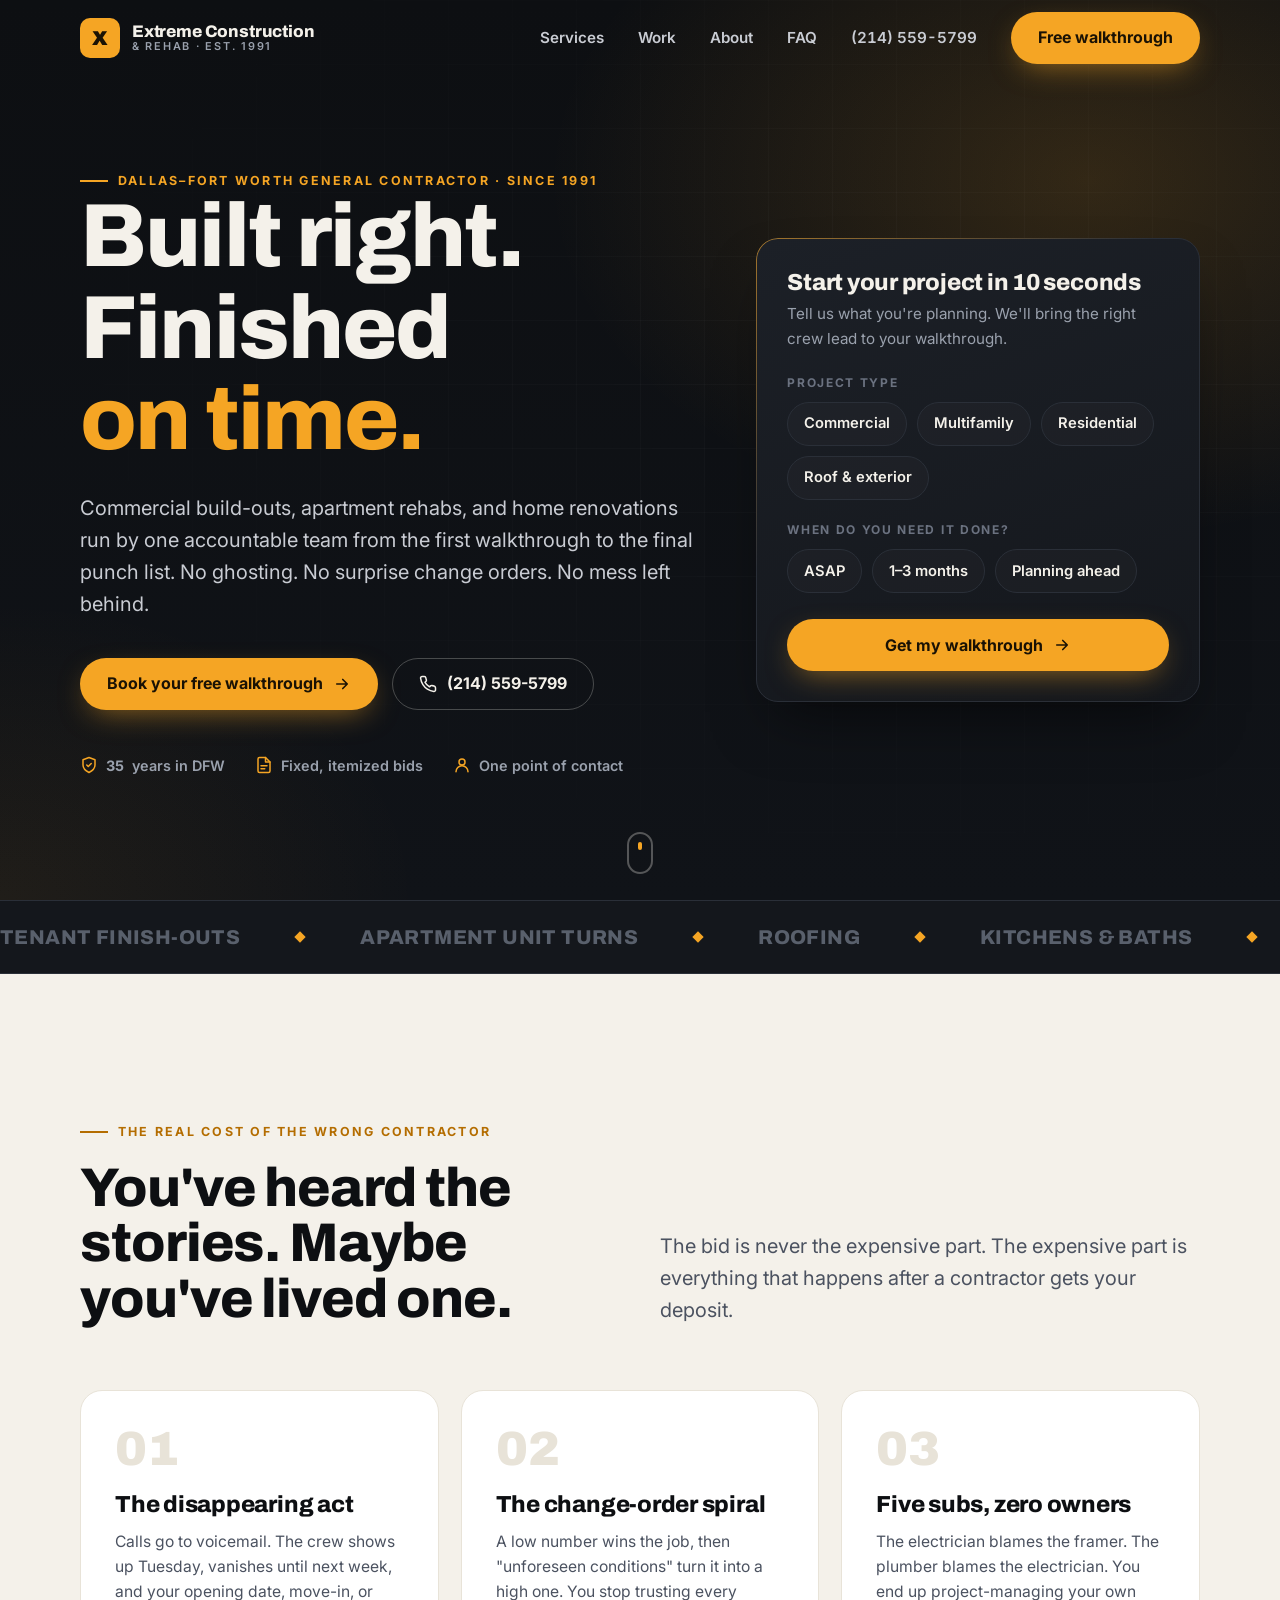
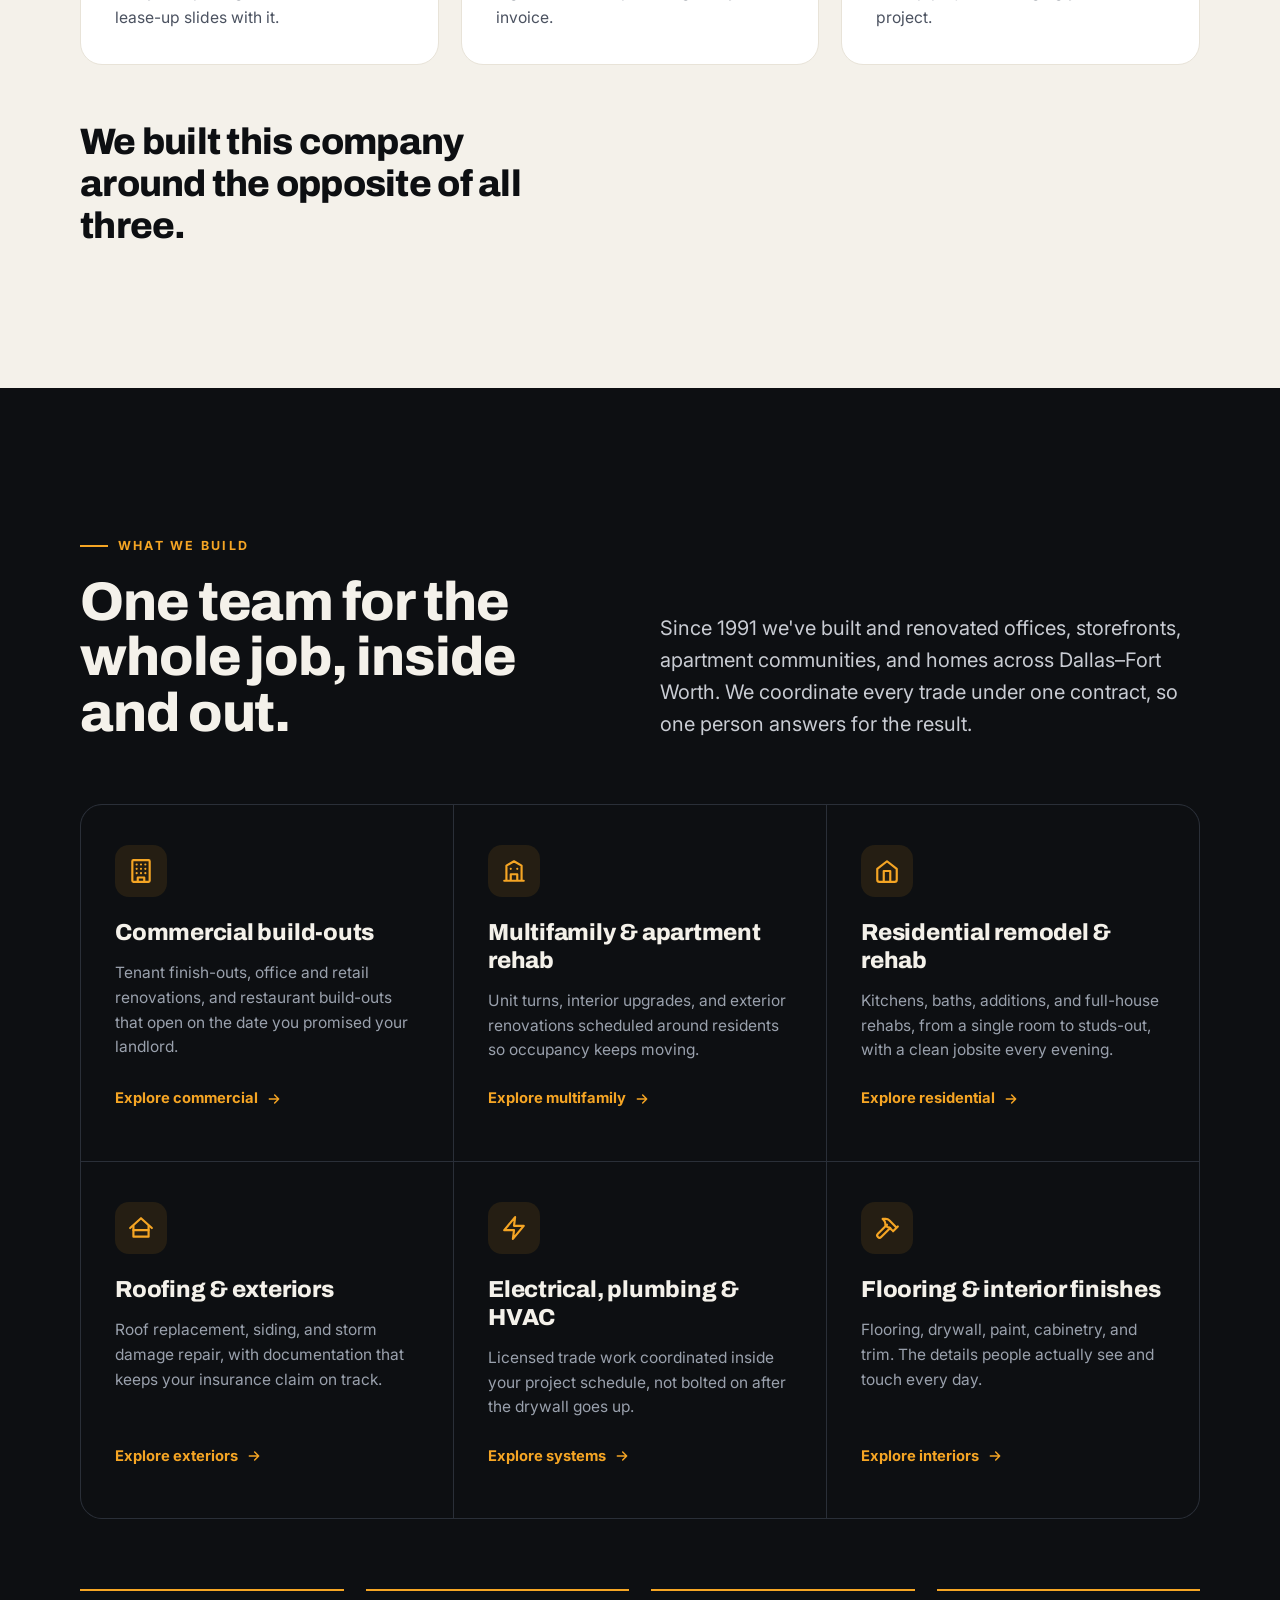
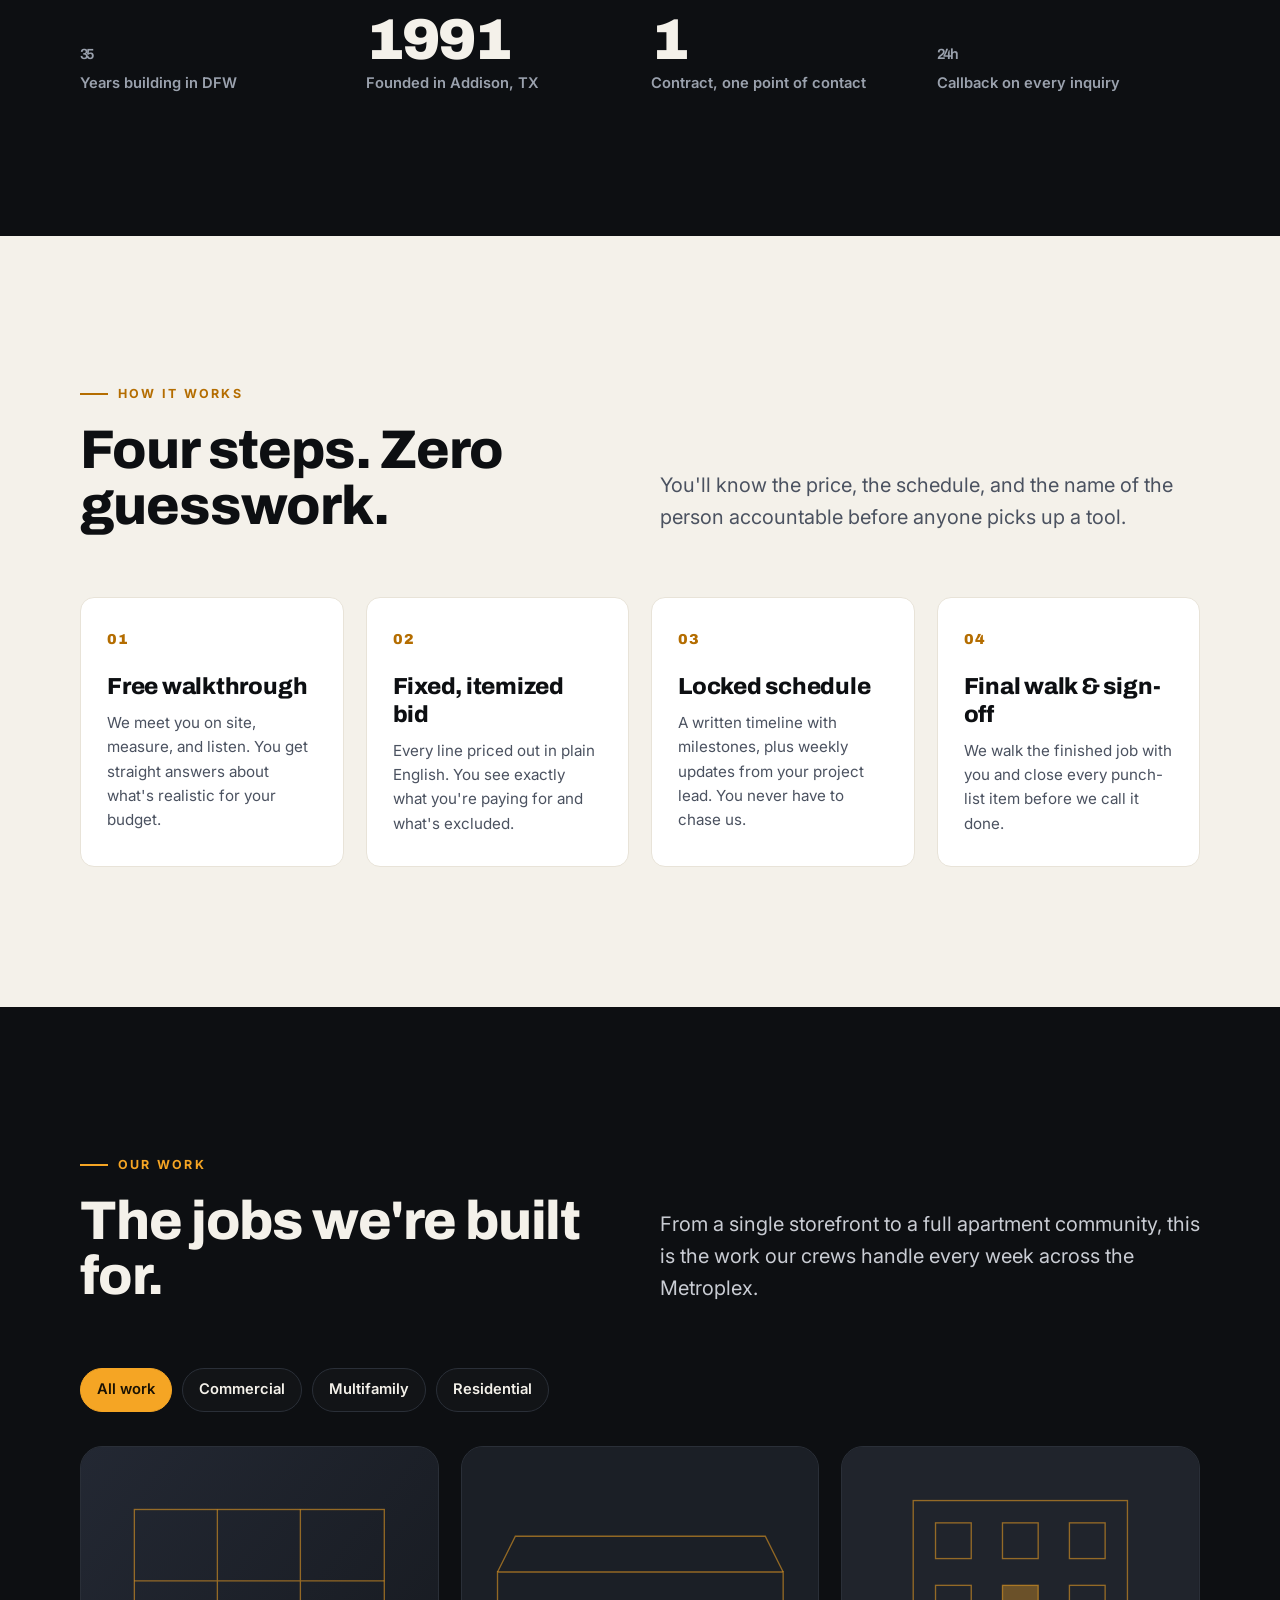
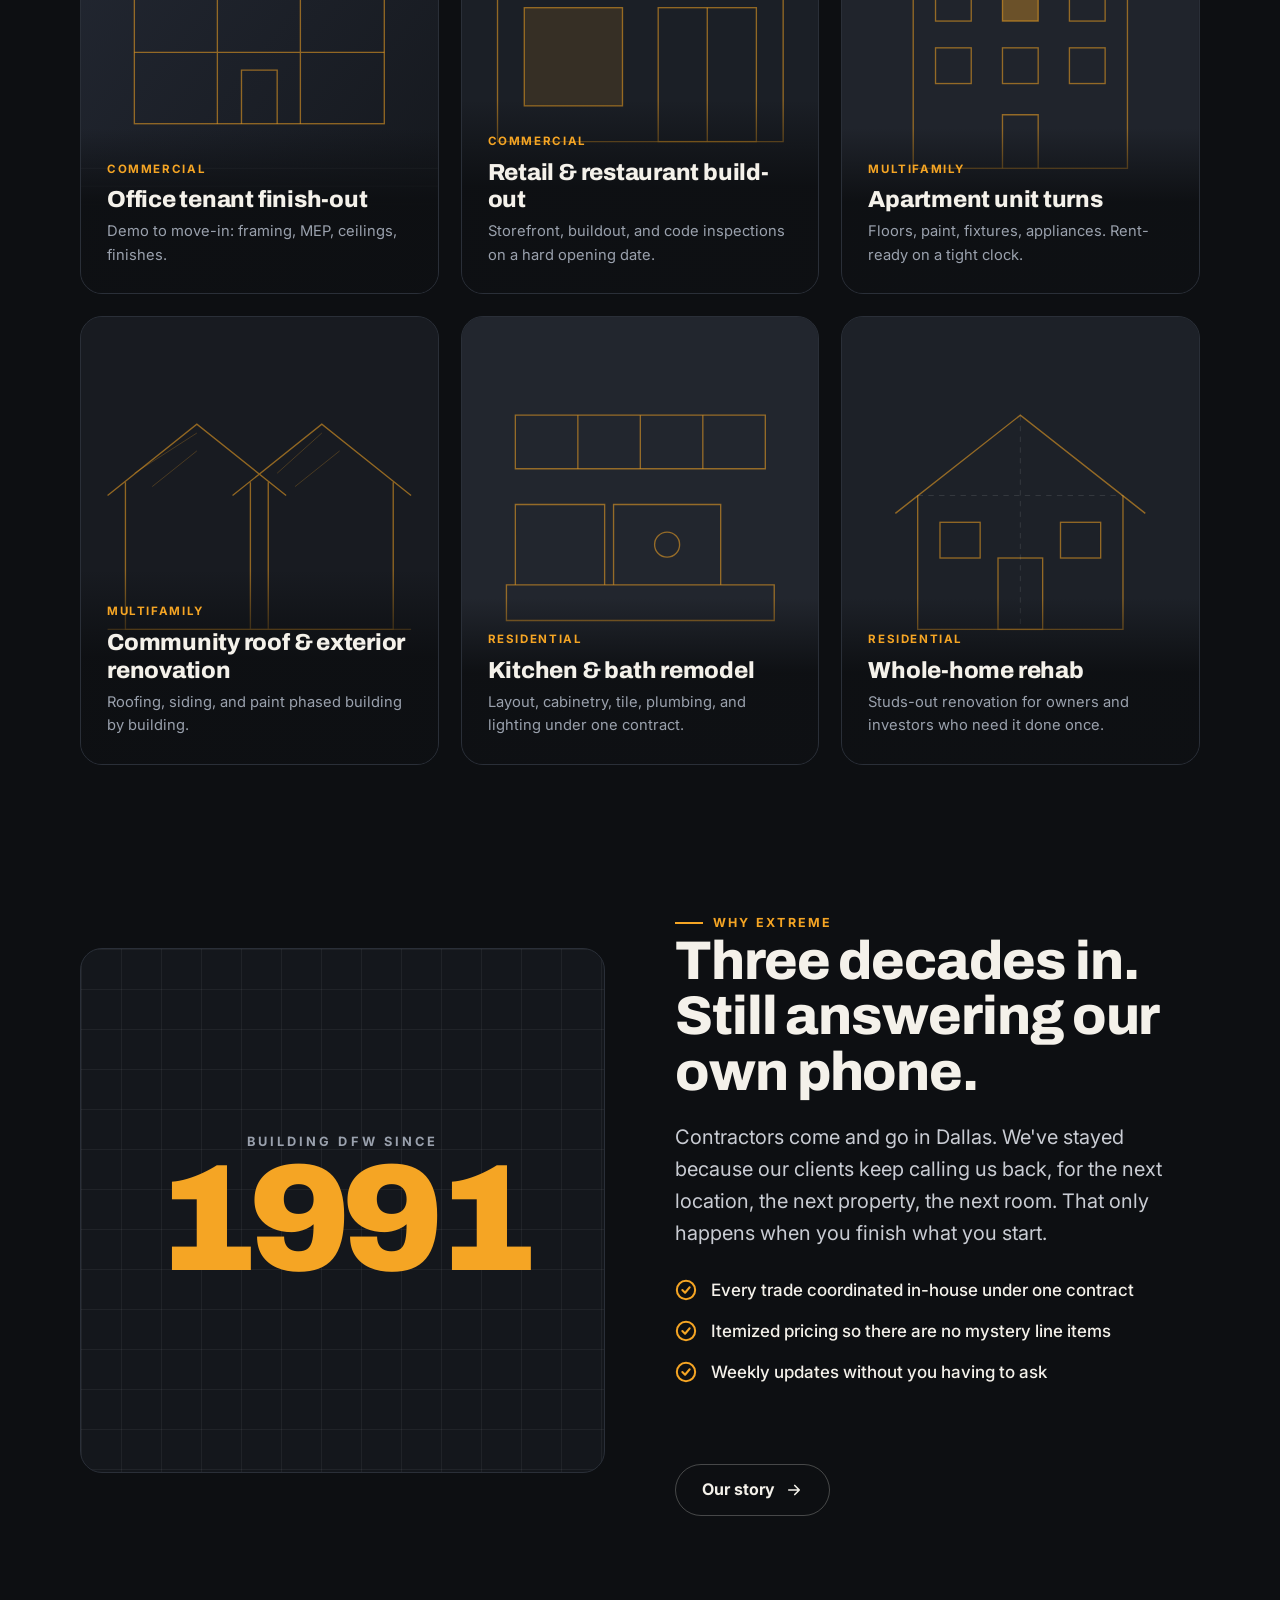
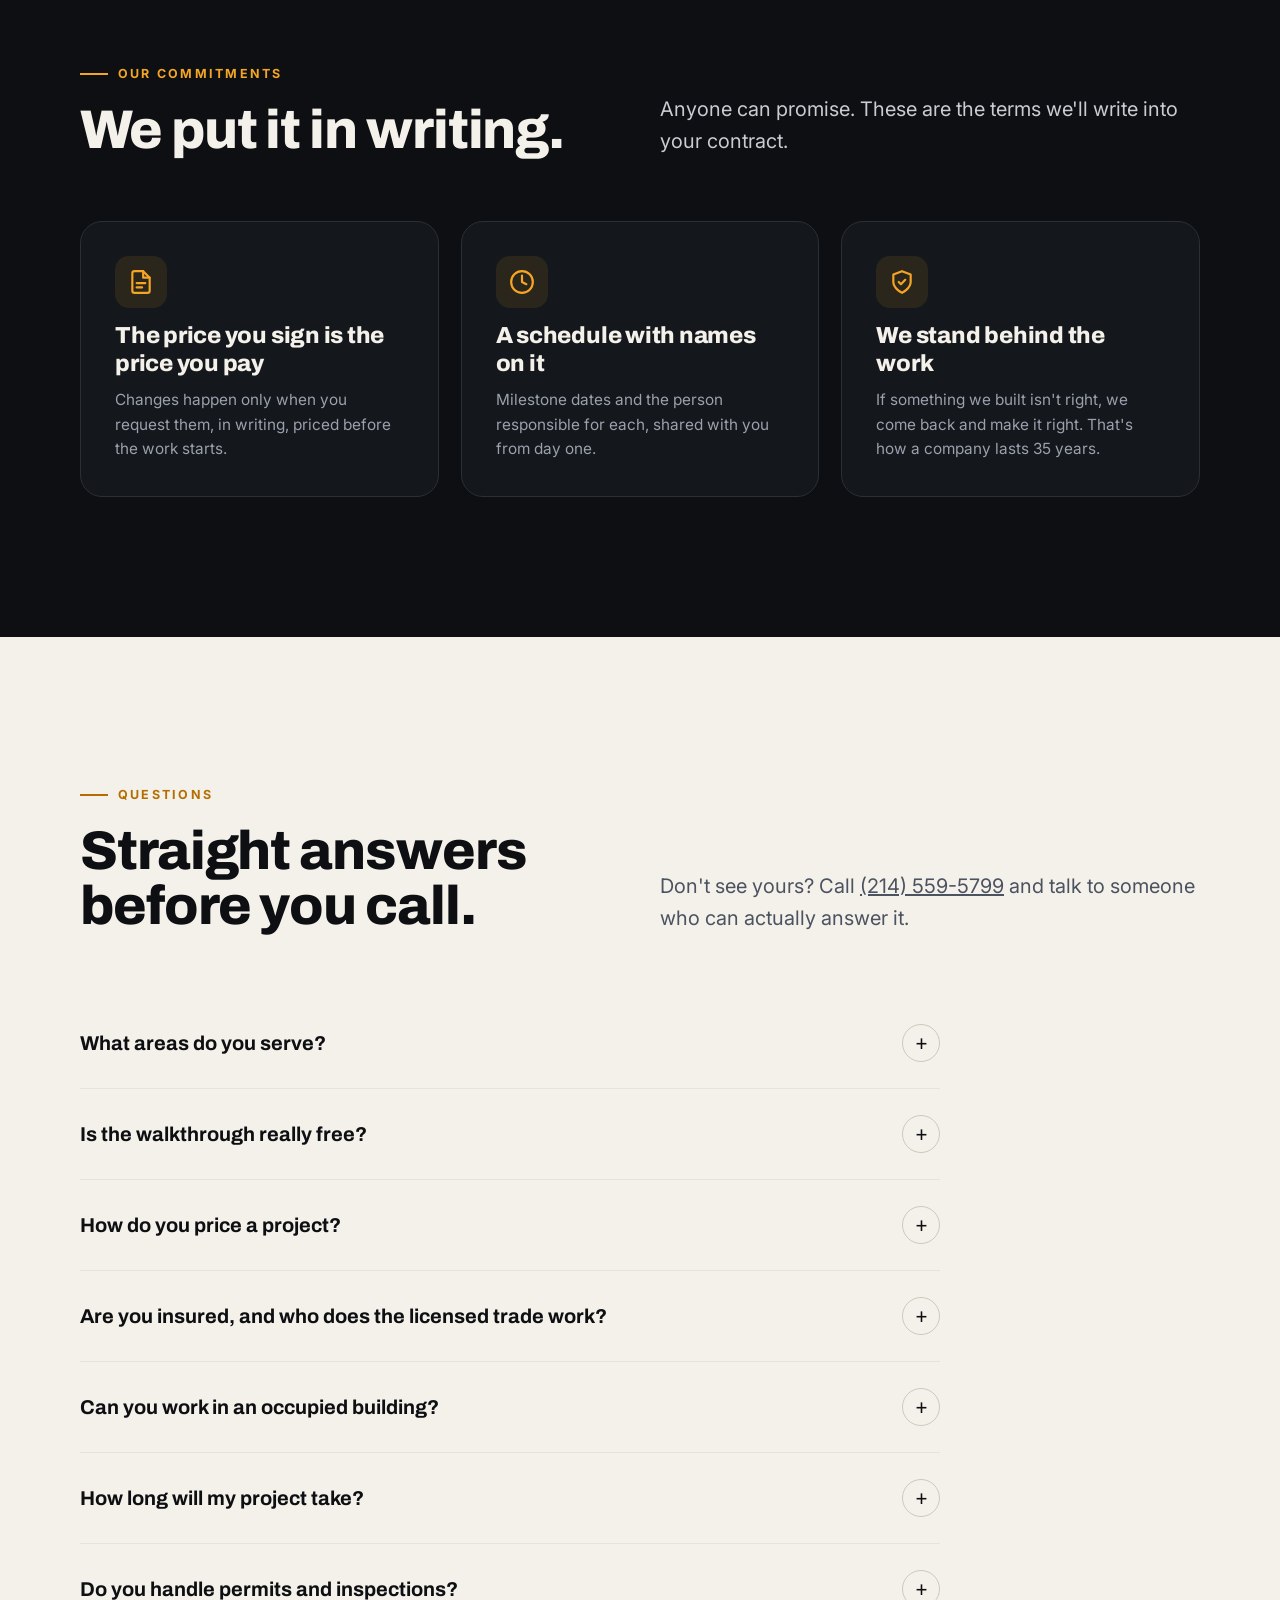
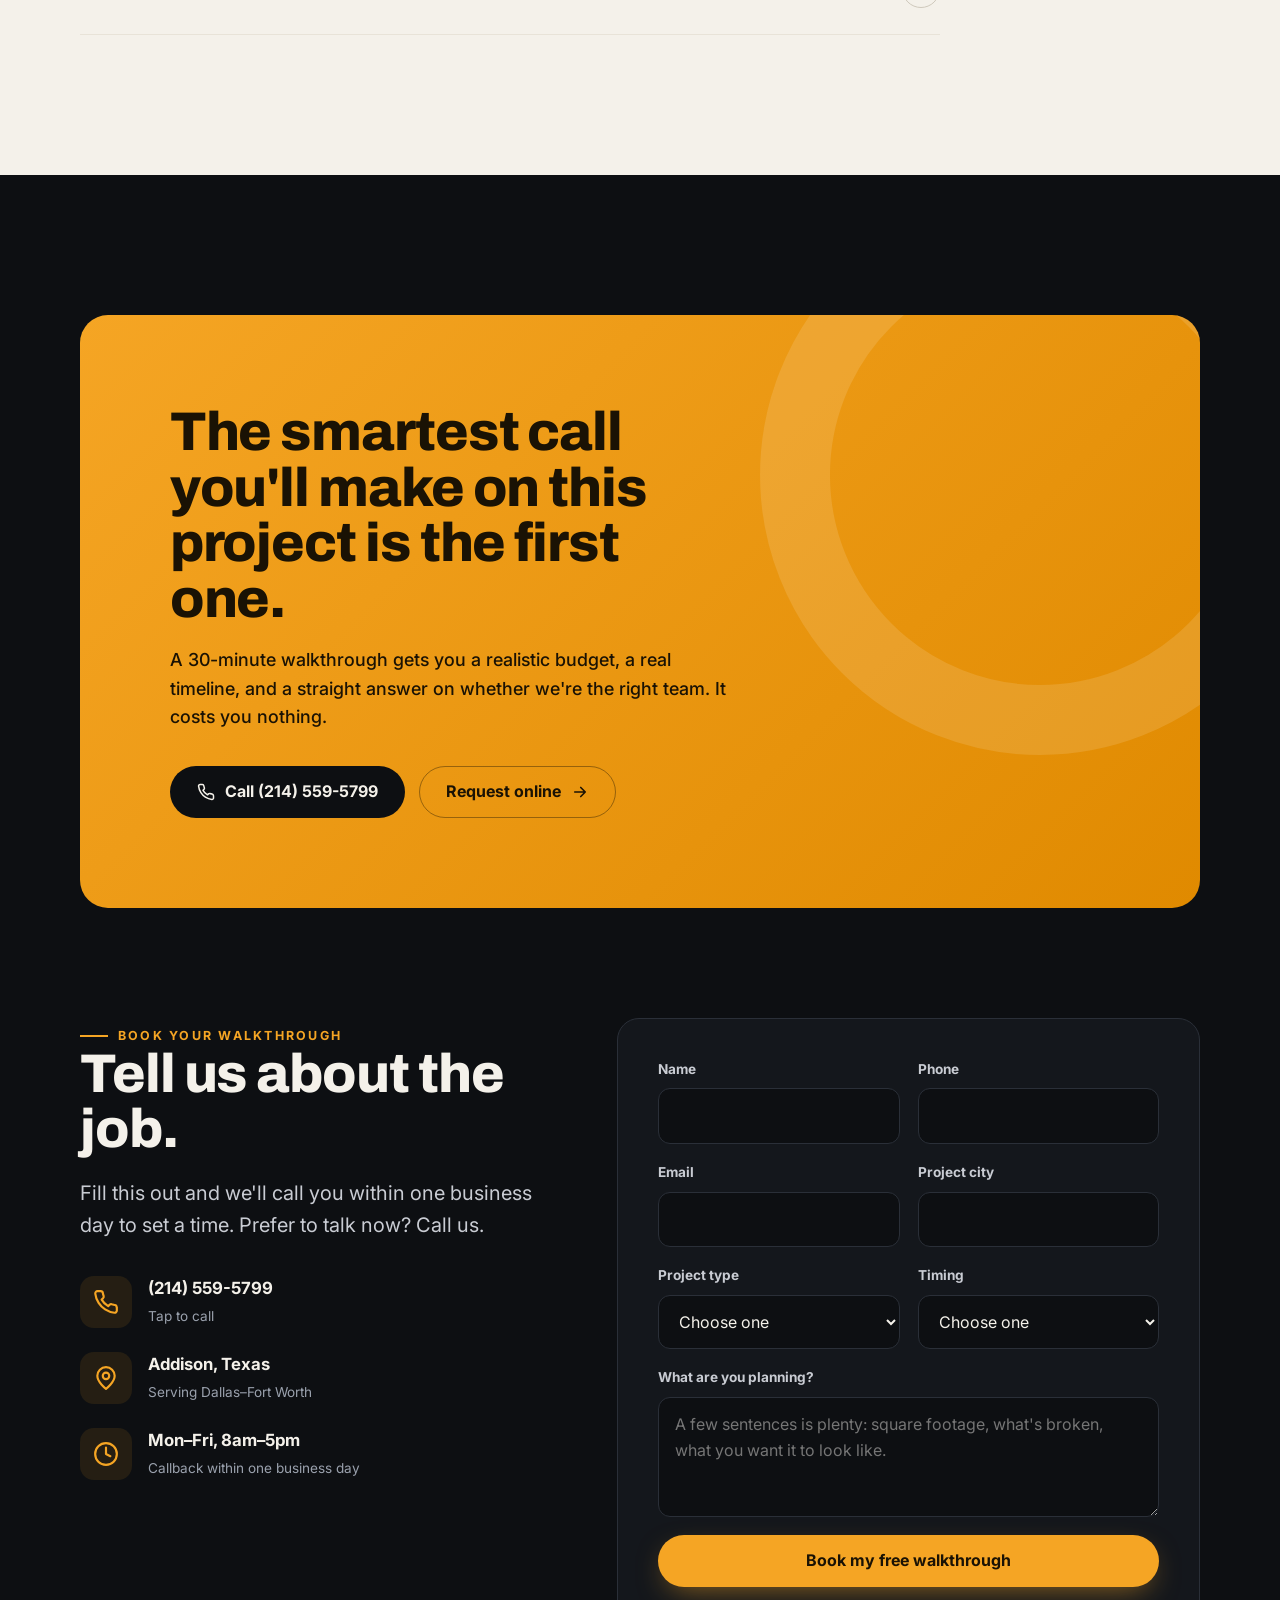
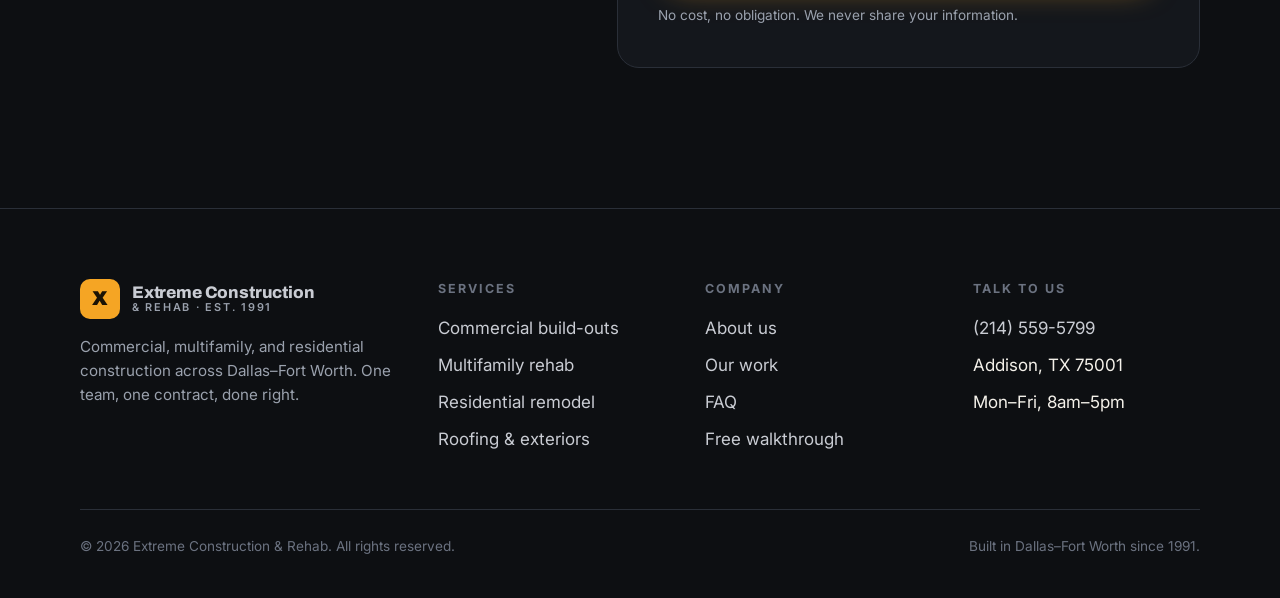
==== site/index.html @ 4701fa6b "Redesign extremec.com as a premium, mobile-first static site Home, services, and about pages with a " ====
<!DOCTYPE html>
<html lang="en">
<head>
<meta charset="utf-8">
<meta name="viewport" content="width=device-width, initial-scale=1, viewport-fit=cover">
<title>Extreme Construction &amp; Rehab | Commercial &amp; Residential Contractor in Dallas, TX</title>
<meta name="description" content="Commercial build-outs, apartment rehabs, and home renovations across Dallas–Fort Worth. One accountable team since 1991. Book a free site walkthrough: (214) 559-5799.">
<meta name="theme-color" content="#0d0f12">
<link rel="canonical" href="https://extremec.com/">
<meta property="og:type" content="website">
<meta property="og:title" content="Extreme Construction & Rehab | Built right. Finished on time. Since 1991.">
<meta property="og:description" content="Commercial, multifamily, and residential construction across DFW. One team from walkthrough to final punch list.">
<meta property="og:url" content="https://extremec.com/">
<link rel="icon" href="data:image/svg+xml,%3Csvg xmlns='http://www.w3.org/2000/svg' viewBox='0 0 64 64'%3E%3Crect width='64' height='64' rx='14' fill='%23f5a524'/%3E%3Ctext x='32' y='45' font-family='Arial Black,Arial' font-weight='900' font-size='36' text-anchor='middle' fill='%231a1204'%3EX%3C/text%3E%3C/svg%3E">
<link rel="preconnect" href="https://fonts.googleapis.com">
<link rel="preconnect" href="https://fonts.gstatic.com" crossorigin>
<link href="https://fonts.googleapis.com/css2?family=Archivo:wght@700;800;900&family=Inter:wght@400;500;600;700&display=swap" rel="stylesheet">
<link rel="stylesheet" href="assets/styles.css">
<script type="application/ld+json">
{
  "@context": "https://schema.org",
  "@type": "GeneralContractor",
  "name": "Extreme Construction & Rehab",
  "url": "https://extremec.com/",
  "telephone": "+1-214-559-5799",
  "foundingDate": "1991",
  "address": {"@type": "PostalAddress", "addressLocality": "Addison", "addressRegion": "TX", "postalCode": "75001", "addressCountry": "US"},
  "areaServed": ["Dallas", "Addison", "Plano", "Richardson", "Carrollton", "Farmers Branch", "Irving", "Fort Worth"],
  "description": "Commercial build-outs, multifamily rehab, and residential renovation across Dallas–Fort Worth since 1991."
}
</script>
</head>
<body>
<a class="skip" href="#main">Skip to content</a>

<!-- Icon sprite -->
<svg width="0" height="0" style="position:absolute" aria-hidden="true">
  <symbol id="i-phone" viewBox="0 0 24 24" fill="none" stroke="currentColor" stroke-width="2" stroke-linecap="round" stroke-linejoin="round"><path d="M22 16.9v3a2 2 0 0 1-2.2 2 19.8 19.8 0 0 1-8.6-3.1 19.5 19.5 0 0 1-6-6A19.8 19.8 0 0 1 2.1 4.2 2 2 0 0 1 4.1 2h3a2 2 0 0 1 2 1.7c.1.9.4 1.8.7 2.7a2 2 0 0 1-.5 2.1L8 9.8a16 16 0 0 0 6 6l1.3-1.3a2 2 0 0 1 2.1-.4c.9.3 1.8.6 2.7.7a2 2 0 0 1 1.7 2z"/></symbol>
  <symbol id="i-arrow" viewBox="0 0 24 24" fill="none" stroke="currentColor" stroke-width="2.2" stroke-linecap="round" stroke-linejoin="round"><path d="M5 12h14M13 6l6 6-6 6"/></symbol>
  <symbol id="i-check" viewBox="0 0 24 24" fill="none" stroke="currentColor" stroke-width="2.2" stroke-linecap="round" stroke-linejoin="round"><circle cx="12" cy="12" r="10"/><path d="m8 12 3 3 5-6"/></symbol>
  <symbol id="i-shield" viewBox="0 0 24 24" fill="none" stroke="currentColor" stroke-width="2" stroke-linecap="round" stroke-linejoin="round"><path d="M12 22s8-4 8-10V5l-8-3-8 3v7c0 6 8 10 8 10z"/><path d="m9 12 2 2 4-4"/></symbol>
  <symbol id="i-clock" viewBox="0 0 24 24" fill="none" stroke="currentColor" stroke-width="2" stroke-linecap="round" stroke-linejoin="round"><circle cx="12" cy="12" r="10"/><path d="M12 6v6l4 2"/></symbol>
  <symbol id="i-pin" viewBox="0 0 24 24" fill="none" stroke="currentColor" stroke-width="2" stroke-linecap="round" stroke-linejoin="round"><path d="M20 10c0 6-8 12-8 12s-8-6-8-12a8 8 0 0 1 16 0z"/><circle cx="12" cy="10" r="3"/></symbol>
  <symbol id="i-office" viewBox="0 0 24 24" fill="none" stroke="currentColor" stroke-width="2" stroke-linecap="round" stroke-linejoin="round"><rect x="4" y="2" width="16" height="20" rx="1"/><path d="M9 22v-4h6v4M8 6h.01M12 6h.01M16 6h.01M8 10h.01M12 10h.01M16 10h.01M8 14h.01M12 14h.01M16 14h.01"/></symbol>
  <symbol id="i-units" viewBox="0 0 24 24" fill="none" stroke="currentColor" stroke-width="2" stroke-linecap="round" stroke-linejoin="round"><path d="M3 21h18M5 21V7l7-4 7 4v14M9 21v-6h6v6M9 10h.01M15 10h.01"/></symbol>
  <symbol id="i-home" viewBox="0 0 24 24" fill="none" stroke="currentColor" stroke-width="2" stroke-linecap="round" stroke-linejoin="round"><path d="m3 10 9-7 9 7v10a2 2 0 0 1-2 2H5a2 2 0 0 1-2-2z"/><path d="M9 22V12h6v10"/></symbol>
  <symbol id="i-roof" viewBox="0 0 24 24" fill="none" stroke="currentColor" stroke-width="2" stroke-linecap="round" stroke-linejoin="round"><path d="M2 12 12 3l10 9"/><path d="M5 10v10h14V10"/><path d="M5 14h14"/></symbol>
  <symbol id="i-bolt" viewBox="0 0 24 24" fill="none" stroke="currentColor" stroke-width="2" stroke-linecap="round" stroke-linejoin="round"><path d="M13 2 3 14h9l-1 8 10-12h-9z"/></symbol>
  <symbol id="i-hammer" viewBox="0 0 24 24" fill="none" stroke="currentColor" stroke-width="2" stroke-linecap="round" stroke-linejoin="round"><path d="m15 12-8.4 8.4a2.1 2.1 0 0 1-3-3L12 9"/><path d="M17.6 15 22 10.6M20.9 11.7l-6.6-6.6a5 5 0 0 0-3.5-1.5H8l1 1a5 5 0 0 1 1.5 3.5v1.2l2 2h1.4l2.6 2.6"/></symbol>
  <symbol id="i-doc" viewBox="0 0 24 24" fill="none" stroke="currentColor" stroke-width="2" stroke-linecap="round" stroke-linejoin="round"><path d="M14 2H6a2 2 0 0 0-2 2v16a2 2 0 0 0 2 2h12a2 2 0 0 0 2-2V8z"/><path d="M14 2v6h6M8 13h8M8 17h5"/></symbol>
  <symbol id="i-user" viewBox="0 0 24 24" fill="none" stroke="currentColor" stroke-width="2" stroke-linecap="round" stroke-linejoin="round"><circle cx="12" cy="8" r="4"/><path d="M4 21a8 8 0 0 1 16 0"/></symbol>
</svg>

<header class="header">
  <nav class="wrap nav" aria-label="Primary">
    <a href="index.html" class="logo" aria-label="Extreme Construction and Rehab, home">
      <span class="logo-mark" aria-hidden="true">X</span>
      <span>Extreme Construction<small>&amp; Rehab · Est. 1991</small></span>
    </a>
    <button class="menu-btn" aria-label="Open menu" aria-expanded="false" aria-controls="nav-links"><span></span><span></span><span></span></button>
    <div class="nav-links" id="nav-links">
      <a href="services.html">Services</a>
      <a href="#work">Work</a>
      <a href="about.html">About</a>
      <a href="#faq">FAQ</a>
      <a href="tel:+12145595799" class="nav-phone">(214) 559-5799</a>
      <a href="#quote" class="btn btn-primary">Free walkthrough</a>
    </div>
  </nav>
</header>

<main id="main">

<!-- HERO -->
<section class="hero">
  <div class="hero-bg"></div><div class="hero-grid"></div>
  <div class="wrap hero-inner">
    <div>
      <span class="eyebrow reveal">Dallas–Fort Worth General Contractor · Since 1991</span>
      <h1 class="reveal d1"><span class="line">Built right.</span><span class="line">Finished <span class="accent" style="white-space:nowrap">on time.</span></span></h1>
      <p class="lede reveal d2">Commercial build-outs, apartment rehabs, and home renovations run by one accountable team from the first walkthrough to the final punch list. No ghosting. No surprise change orders. No mess left behind.</p>
      <div class="hero-ctas reveal d3">
        <a href="#quote" class="btn btn-primary">Book your free walkthrough <svg><use href="#i-arrow"/></svg></a>
        <a href="tel:+12145595799" class="btn btn-ghost"><svg><use href="#i-phone"/></svg> (214) 559-5799</a>
      </div>
      <div class="hero-trust reveal d3">
        <span><svg><use href="#i-shield"/></svg><span><b data-since>35</b> years in DFW</span></span>
        <span><svg><use href="#i-doc"/></svg> Fixed, itemized bids</span>
        <span><svg><use href="#i-user"/></svg> One point of contact</span>
      </div>
    </div>

    <aside class="hero-card reveal d2" id="scoper" aria-label="Start your project">
      <h3>Start your project in 10 seconds</h3>
      <p>Tell us what you're planning. We'll bring the right crew lead to your walkthrough.</p>
      <div class="card-label">Project type</div>
      <div class="chips" data-chips="type" role="group" aria-label="Project type">
        <button type="button" class="chip" data-value="Commercial build-out" aria-pressed="false">Commercial</button>
        <button type="button" class="chip" data-value="Apartment / multifamily rehab" aria-pressed="false">Multifamily</button>
        <button type="button" class="chip" data-value="Home remodel or rehab" aria-pressed="false">Residential</button>
        <button type="button" class="chip" data-value="Roofing / exterior" aria-pressed="false">Roof &amp; exterior</button>
      </div>
      <div class="card-label">When do you need it done?</div>
      <div class="chips" data-chips="timing" role="group" aria-label="Timing">
        <button type="button" class="chip" data-value="ASAP" aria-pressed="false">ASAP</button>
        <button type="button" class="chip" data-value="1–3 months" aria-pressed="false">1–3 months</button>
        <button type="button" class="chip" data-value="Planning ahead" aria-pressed="false">Planning ahead</button>
      </div>
      <a href="#quote" class="btn btn-primary" id="scoper-go">Get my walkthrough <svg><use href="#i-arrow"/></svg></a>
    </aside>
  </div>
  <div class="scroll-cue" aria-hidden="true"></div>
</section>

<div class="marquee" aria-hidden="true">
  <div class="marquee-track">
    <span>Tenant finish-outs</span><span>Apartment unit turns</span><span>Roofing</span><span>Kitchens &amp; baths</span><span>Electrical</span><span>Plumbing</span><span>HVAC</span><span>Flooring</span><span>Storm repair</span><span>Whole-home rehab</span>
    <span>Tenant finish-outs</span><span>Apartment unit turns</span><span>Roofing</span><span>Kitchens &amp; baths</span><span>Electrical</span><span>Plumbing</span><span>HVAC</span><span>Flooring</span><span>Storm repair</span><span>Whole-home rehab</span>
  </div>
</div>

<!-- PROBLEM -->
<section class="section light">
  <div class="wrap">
    <div class="section-head">
      <div>
        <span class="eyebrow reveal">The real cost of the wrong contractor</span>
        <h2 class="reveal d1">You've heard the stories. Maybe you've lived one.</h2>
      </div>
      <p class="lede reveal d2">The bid is never the expensive part. The expensive part is everything that happens after a contractor gets your deposit.</p>
    </div>
    <div class="problems">
      <article class="problem reveal">
        <div class="num">01</div>
        <h3>The disappearing act</h3>
        <p>Calls go to voicemail. The crew shows up Tuesday, vanishes until next week, and your opening date, move-in, or lease-up slides with it.</p>
      </article>
      <article class="problem reveal d1">
        <div class="num">02</div>
        <h3>The change-order spiral</h3>
        <p>A low number wins the job, then "unforeseen conditions" turn it into a high one. You stop trusting every invoice.</p>
      </article>
      <article class="problem reveal d2">
        <div class="num">03</div>
        <h3>Five subs, zero owners</h3>
        <p>The electrician blames the framer. The plumber blames the electrician. You end up project-managing your own project.</p>
      </article>
    </div>
    <p class="problem-turn reveal">We built this company around the opposite of all three.</p>
  </div>
</section>

<!-- SOLUTION / SERVICES -->
<section class="section" id="services">
  <div class="wrap">
    <div class="section-head">
      <div>
        <span class="eyebrow reveal">What we build</span>
        <h2 class="reveal d1">One team for the whole job, inside and out.</h2>
      </div>
      <p class="lede reveal d2">Since 1991 we've built and renovated offices, storefronts, apartment communities, and homes across Dallas–Fort Worth. We coordinate every trade under one contract, so one person answers for the result.</p>
    </div>
    <div class="services">
      <a href="services.html#commercial" class="service reveal">
        <span class="service-icon"><svg><use href="#i-office"/></svg></span>
        <h3>Commercial build-outs</h3>
        <p>Tenant finish-outs, office and retail renovations, and restaurant build-outs that open on the date you promised your landlord.</p>
        <span class="more">Explore commercial <svg><use href="#i-arrow"/></svg></span>
      </a>
      <a href="services.html#multifamily" class="service reveal d1">
        <span class="service-icon"><svg><use href="#i-units"/></svg></span>
        <h3>Multifamily &amp; apartment rehab</h3>
        <p>Unit turns, interior upgrades, and exterior renovations scheduled around residents so occupancy keeps moving.</p>
        <span class="more">Explore multifamily <svg><use href="#i-arrow"/></svg></span>
      </a>
      <a href="services.html#residential" class="service reveal d2">
        <span class="service-icon"><svg><use href="#i-home"/></svg></span>
        <h3>Residential remodel &amp; rehab</h3>
        <p>Kitchens, baths, additions, and full-house rehabs, from a single room to studs-out, with a clean jobsite every evening.</p>
        <span class="more">Explore residential <svg><use href="#i-arrow"/></svg></span>
      </a>
      <a href="services.html#exterior" class="service reveal">
        <span class="service-icon"><svg><use href="#i-roof"/></svg></span>
        <h3>Roofing &amp; exteriors</h3>
        <p>Roof replacement, siding, and storm damage repair, with documentation that keeps your insurance claim on track.</p>
        <span class="more">Explore exteriors <svg><use href="#i-arrow"/></svg></span>
      </a>
      <a href="services.html#systems" class="service reveal d1">
        <span class="service-icon"><svg><use href="#i-bolt"/></svg></span>
        <h3>Electrical, plumbing &amp; HVAC</h3>
        <p>Licensed trade work coordinated inside your project schedule, not bolted on after the drywall goes up.</p>
        <span class="more">Explore systems <svg><use href="#i-arrow"/></svg></span>
      </a>
      <a href="services.html#interiors" class="service reveal d2">
        <span class="service-icon"><svg><use href="#i-hammer"/></svg></span>
        <h3>Flooring &amp; interior finishes</h3>
        <p>Flooring, drywall, paint, cabinetry, and trim. The details people actually see and touch every day.</p>
        <span class="more">Explore interiors <svg><use href="#i-arrow"/></svg></span>
      </a>
    </div>

    <div class="stats">
      <div class="stat reveal"><b><span data-count="35" data-since>35</span></b><span>Years building in DFW</span></div>
      <div class="stat reveal d1"><b>1991</b><span>Founded in Addison, TX</span></div>
      <div class="stat reveal d2"><b>1</b><span>Contract, one point of contact</span></div>
      <div class="stat reveal d3"><b><span data-count="24" data-suffix="h">24h</span></b><span>Callback on every inquiry</span></div>
    </div>
  </div>
</section>

<!-- PROCESS -->
<section class="section light">
  <div class="wrap">
    <div class="section-head">
      <div>
        <span class="eyebrow reveal">How it works</span>
        <h2 class="reveal d1">Four steps. Zero guesswork.</h2>
      </div>
      <p class="lede reveal d2">You'll know the price, the schedule, and the name of the person accountable before anyone picks up a tool.</p>
    </div>
    <div class="process">
      <div class="step reveal"><h3>Free walkthrough</h3><p>We meet you on site, measure, and listen. You get straight answers about what's realistic for your budget.</p></div>
      <div class="step reveal d1"><h3>Fixed, itemized bid</h3><p>Every line priced out in plain English. You see exactly what you're paying for and what's excluded.</p></div>
      <div class="step reveal d2"><h3>Locked schedule</h3><p>A written timeline with milestones, plus weekly updates from your project lead. You never have to chase us.</p></div>
      <div class="step reveal d3"><h3>Final walk &amp; sign-off</h3><p>We walk the finished job with you and close every punch-list item before we call it done.</p></div>
    </div>
  </div>
</section>

<!-- WORK -->
<section class="section" id="work">
  <div class="wrap">
    <div class="section-head">
      <div>
        <span class="eyebrow reveal">Our work</span>
        <h2 class="reveal d1">The jobs we're built for.</h2>
      </div>
      <p class="lede reveal d2">From a single storefront to a full apartment community, this is the work our crews handle every week across the Metroplex.</p>
    </div>
    <div class="chips filters" id="work-filter" data-chips="work" role="group" aria-label="Filter projects">
      <button type="button" class="chip" data-value="all" aria-pressed="true">All work</button>
      <button type="button" class="chip" data-value="commercial" aria-pressed="false">Commercial</button>
      <button type="button" class="chip" data-value="multifamily" aria-pressed="false">Multifamily</button>
      <button type="button" class="chip" data-value="residential" aria-pressed="false">Residential</button>
    </div>
    <div class="work">
      <article class="project reveal" data-cat="commercial">
        <div class="project-art" aria-hidden="true"><svg viewBox="0 0 400 500" preserveAspectRatio="xMidYMid slice"><defs><linearGradient id="g1" x1="0" y1="0" x2="1" y2="1"><stop offset="0" stop-color="#232833"/><stop offset="1" stop-color="#14171c"/></linearGradient></defs><rect width="400" height="500" fill="url(#g1)"/><g stroke="#f5a524" stroke-opacity=".55" fill="none" stroke-width="1.5"><rect x="60" y="70" width="280" height="240"/><path d="M60 150h280M60 230h280M153 70v240M246 70v240"/><path d="M180 310v-60h40v60"/></g><g stroke="#fff" stroke-opacity=".08"><path d="M0 360h400M0 380h400M0 400h400"/></g></svg></div>
        <div class="project-body"><span class="project-tag">Commercial</span><h3>Office tenant finish-out</h3><p>Demo to move-in: framing, MEP, ceilings, finishes.</p></div>
      </article>
      <article class="project reveal d1" data-cat="commercial">
        <div class="project-art" aria-hidden="true"><svg viewBox="0 0 400 500" preserveAspectRatio="xMidYMid slice"><rect width="400" height="500" fill="#1b1f26"/><g stroke="#f5a524" stroke-opacity=".55" fill="none" stroke-width="1.5"><path d="M40 140h320v190H40z"/><path d="M40 140l20-40h280l20 40"/><rect x="70" y="180" width="110" height="110"/><rect x="220" y="180" width="110" height="150"/><path d="M275 180v150"/></g><g fill="#f5a524" fill-opacity=".12"><rect x="70" y="180" width="110" height="110"/></g></svg></div>
        <div class="project-body"><span class="project-tag">Commercial</span><h3>Retail &amp; restaurant build-out</h3><p>Storefront, buildout, and code inspections on a hard opening date.</p></div>
      </article>
      <article class="project reveal d2" data-cat="multifamily">
        <div class="project-art" aria-hidden="true"><svg viewBox="0 0 400 500" preserveAspectRatio="xMidYMid slice"><rect width="400" height="500" fill="#20242c"/><g stroke="#f5a524" stroke-opacity=".55" fill="none" stroke-width="1.5"><rect x="80" y="60" width="240" height="300"/><g><rect x="105" y="85" width="40" height="40"/><rect x="180" y="85" width="40" height="40"/><rect x="255" y="85" width="40" height="40"/><rect x="105" y="155" width="40" height="40"/><rect x="180" y="155" width="40" height="40"/><rect x="255" y="155" width="40" height="40"/><rect x="105" y="225" width="40" height="40"/><rect x="180" y="225" width="40" height="40"/><rect x="255" y="225" width="40" height="40"/></g><path d="M180 360v-60h40v60"/></g><rect x="180" y="155" width="40" height="40" fill="#f5a524" fill-opacity=".35"/></svg></div>
        <div class="project-body"><span class="project-tag">Multifamily</span><h3>Apartment unit turns</h3><p>Floors, paint, fixtures, appliances. Rent-ready on a tight clock.</p></div>
      </article>
      <article class="project reveal" data-cat="multifamily">
        <div class="project-art" aria-hidden="true"><svg viewBox="0 0 400 500" preserveAspectRatio="xMidYMid slice"><rect width="400" height="500" fill="#181b21"/><g stroke="#f5a524" stroke-opacity=".55" fill="none" stroke-width="1.5"><path d="M30 200 130 120l100 80M170 200l100-80 100 80"/><path d="M50 185v165h160V185M190 185v165h160V185"/><path d="M30 350h340"/></g><g stroke="#f5a524" stroke-opacity=".25"><path d="M60 175 130 130M80 190l50-40M220 175l50-45M240 190l50-40"/></g></svg></div>
        <div class="project-body"><span class="project-tag">Multifamily</span><h3>Community roof &amp; exterior renovation</h3><p>Roofing, siding, and paint phased building by building.</p></div>
      </article>
      <article class="project reveal d1" data-cat="residential">
        <div class="project-art" aria-hidden="true"><svg viewBox="0 0 400 500" preserveAspectRatio="xMidYMid slice"><rect width="400" height="500" fill="#22262e"/><g stroke="#f5a524" stroke-opacity=".55" fill="none" stroke-width="1.5"><path d="M50 300h300v40H50z"/><path d="M60 300v-90h100v90M170 300v-90h120v90"/><path d="M60 110h280v60H60z"/><path d="M200 110v60M270 110v60M130 110v60"/><circle cx="230" cy="255" r="14"/></g></svg></div>
        <div class="project-body"><span class="project-tag">Residential</span><h3>Kitchen &amp; bath remodel</h3><p>Layout, cabinetry, tile, plumbing, and lighting under one contract.</p></div>
      </article>
      <article class="project reveal d2" data-cat="residential">
        <div class="project-art" aria-hidden="true"><svg viewBox="0 0 400 500" preserveAspectRatio="xMidYMid slice"><rect width="400" height="500" fill="#1d2128"/><g stroke="#f5a524" stroke-opacity=".55" fill="none" stroke-width="1.5"><path d="M60 220 200 110l140 110"/><path d="M85 200v150h230V200"/><rect x="175" y="270" width="50" height="80"/><rect x="110" y="230" width="45" height="40"/><rect x="245" y="230" width="45" height="40"/></g><g stroke="#fff" stroke-opacity=".12" stroke-dasharray="6 6"><path d="M85 200h230M200 110v240"/></g></svg></div>
        <div class="project-body"><span class="project-tag">Residential</span><h3>Whole-home rehab</h3><p>Studs-out renovation for owners and investors who need it done once.</p></div>
      </article>
    </div>
  </div>
</section>

<!-- ABOUT TEASER -->
<section class="section" style="padding-top:0">
  <div class="wrap split">
    <div class="since reveal" aria-hidden="true"><div class="since-inner"><small>Building DFW since</small><b>1991</b></div></div>
    <div>
      <span class="eyebrow reveal">Why Extreme</span>
      <h2 class="reveal d1">Three decades in. Still answering our own phone.</h2>
      <p class="lede reveal d2">Contractors come and go in Dallas. We've stayed because our clients keep calling us back, for the next location, the next property, the next room. That only happens when you finish what you start.</p>
      <ul class="checks">
        <li class="reveal"><svg><use href="#i-check"/></svg>Every trade coordinated in-house under one contract</li>
        <li class="reveal d1"><svg><use href="#i-check"/></svg>Itemized pricing so there are no mystery line items</li>
        <li class="reveal d2"><svg><use href="#i-check"/></svg>Weekly updates without you having to ask</li>
        <li class="reveal d3"><svg><use href="#i-check"/></svg>Jobsite cleaned daily, especially in occupied buildings</li>
      </ul>
      <a href="about.html" class="btn btn-ghost reveal">Our story <svg><use href="#i-arrow"/></svg></a>
    </div>
  </div>
</section>

<!-- PROMISE / PROOF -->
<section class="section" style="padding-top:0">
  <div class="wrap">
    <div class="section-head">
      <div>
        <span class="eyebrow reveal">Our commitments</span>
        <h2 class="reveal d1">We put it in writing.</h2>
      </div>
      <p class="lede reveal d2">Anyone can promise. These are the terms we'll write into your contract.</p>
    </div>
    <div class="promise">
      <div class="promise-card reveal"><span class="service-icon"><svg><use href="#i-doc"/></svg></span><h3>The price you sign is the price you pay</h3><p>Changes happen only when you request them, in writing, priced before the work starts.</p></div>
      <div class="promise-card reveal d1"><span class="service-icon"><svg><use href="#i-clock"/></svg></span><h3>A schedule with names on it</h3><p>Milestone dates and the person responsible for each, shared with you from day one.</p></div>
      <div class="promise-card reveal d2"><span class="service-icon"><svg><use href="#i-shield"/></svg></span><h3>We stand behind the work</h3><p>If something we built isn't right, we come back and make it right. That's how a company lasts 35 years.</p></div>
    </div>
  </div>
</section>

<!-- FAQ -->
<section class="section light" id="faq">
  <div class="wrap">
    <div class="section-head">
      <div>
        <span class="eyebrow reveal">Questions</span>
        <h2 class="reveal d1">Straight answers before you call.</h2>
      </div>
      <p class="lede reveal d2">Don't see yours? Call <a href="tel:+12145595799" style="text-decoration:underline">(214) 559-5799</a> and talk to someone who can actually answer it.</p>
    </div>
    <div class="faq">
      <details class="reveal"><summary>What areas do you serve?</summary><p>We're based in Addison and work across Dallas–Fort Worth, including Dallas, Plano, Richardson, Carrollton, Farmers Branch, Irving, Frisco, and surrounding cities. If you're outside the Metroplex, call and ask. Larger commercial and multifamily projects often make sense for us to travel.</p></details>
      <details class="reveal"><summary>Is the walkthrough really free?</summary><p>Yes. We meet you on site, look at the scope, and talk through budget and timing. No cost and no obligation. If we're not the right fit, we'll tell you.</p></details>
      <details class="reveal"><summary>How do you price a project?</summary><p>You get a fixed, itemized bid after the walkthrough. Every line shows what it covers. The number only changes if you ask for a change, and we price every change in writing before doing the work.</p></details>
      <details class="reveal"><summary>Are you insured, and who does the licensed trade work?</summary><p>We carry general liability and workers' compensation coverage, and licensed electricians, plumbers, and HVAC technicians perform that work as Texas requires. Ask for certificates at your walkthrough and we'll provide them.</p></details>
      <details class="reveal"><summary>Can you work in an occupied building?</summary><p>That's a big part of what we do. Apartment communities, open businesses, and lived-in homes all get phased schedules, dust control, and daily cleanup so residents, customers, and families can keep going.</p></details>
      <details class="reveal"><summary>How long will my project take?</summary><p>It depends on scope, permits, and materials, so we give you a written schedule with your bid rather than a guess on the phone. Unit turns often run days; full commercial build-outs run weeks to months.</p></details>
      <details class="reveal"><summary>Do you handle permits and inspections?</summary><p>Yes. We pull the permits, schedule inspections, and meet the inspector on site. You don't have to deal with the city.</p></details>
    </div>
  </div>
</section>

<!-- CONTACT -->
<section class="section" id="quote">
  <div class="wrap">
    <div class="cta-band reveal" style="margin-bottom:clamp(70px,9vw,110px)">
      <h2>The smartest call you'll make on this project is the first one.</h2>
      <p>A 30-minute walkthrough gets you a realistic budget, a real timeline, and a straight answer on whether we're the right team. It costs you nothing.</p>
      <div class="hero-ctas">
        <a href="tel:+12145595799" class="btn btn-dark"><svg><use href="#i-phone"/></svg> Call (214) 559-5799</a>
        <a href="#quote-form" class="btn btn-outline-dark">Request online <svg><use href="#i-arrow"/></svg></a>
      </div>
    </div>

    <div class="contact">
      <div>
        <span class="eyebrow reveal">Book your walkthrough</span>
        <h2 class="reveal d1">Tell us about the job.</h2>
        <p class="lede reveal d2" style="margin-top:20px">Fill this out and we'll call you within one business day to set a time. Prefer to talk now? Call us.</p>
        <div class="contact-info">
          <a href="tel:+12145595799" class="reveal"><span class="service-icon"><svg><use href="#i-phone"/></svg></span><span><b>(214) 559-5799</b><small>Tap to call</small></span></a>
          <div class="reveal d1"><span class="service-icon"><svg><use href="#i-pin"/></svg></span><span><b>Addison, Texas</b><small>Serving Dallas–Fort Worth</small></span></div>
          <div class="reveal d2"><span class="service-icon"><svg><use href="#i-clock"/></svg></span><span><b>Mon–Fri, 8am–5pm</b><small>Callback within one business day</small></span></div>
        </div>
      </div>
      <form class="quote reveal d1" id="quote-form" novalidate>
        <div class="row">
          <div class="field"><label for="f-name">Name</label><input id="f-name" name="name" autocomplete="name" required></div>
          <div class="field"><label for="f-phone">Phone</label><input id="f-phone" name="phone" type="tel" inputmode="tel" autocomplete="tel" required></div>
        </div>
        <div class="row">
          <div class="field"><label for="f-email">Email</label><input id="f-email" name="email" type="email" inputmode="email" autocomplete="email"></div>
          <div class="field"><label for="f-city">Project city</label><input id="f-city" name="city" autocomplete="address-level2"></div>
        </div>
        <div class="row">
          <div class="field"><label for="f-type">Project type</label>
            <select id="f-type" name="type">
              <option value="">Choose one</option>
              <option>Commercial build-out</option>
              <option>Apartment / multifamily rehab</option>
              <option>Home remodel or rehab</option>
              <option>Roofing / exterior</option>
              <option>Electrical, plumbing, or HVAC</option>
              <option>Something else</option>
            </select>
          </div>
          <div class="field"><label for="f-timing">Timing</label>
            <select id="f-timing" name="timing">
              <option value="">Choose one</option>
              <option>ASAP</option>
              <option>1–3 months</option>
              <option>Planning ahead</option>
            </select>
          </div>
        </div>
        <div class="field"><label for="f-msg">What are you planning?</label><textarea id="f-msg" name="message" placeholder="A few sentences is plenty: square footage, what's broken, what you want it to look like."></textarea></div>
        <button type="submit" class="btn btn-primary">Book my free walkthrough</button>
        <p class="form-note">No cost, no obligation. We never share your information.</p>
        <div class="form-status" role="status" aria-live="polite"></div>
      </form>
    </div>
  </div>
</section>

</main>

<footer>
  <div class="wrap">
    <div class="foot">
      <div>
        <a href="index.html" class="logo"><span class="logo-mark" aria-hidden="true">X</span><span>Extreme Construction<small>&amp; Rehab · Est. 1991</small></span></a>
        <p>Commercial, multifamily, and residential construction across Dallas–Fort Worth. One team, one contract, done right.</p>
      </div>
      <div><h4>Services</h4><ul><li><a href="services.html#commercial">Commercial build-outs</a></li><li><a href="services.html#multifamily">Multifamily rehab</a></li><li><a href="services.html#residential">Residential remodel</a></li><li><a href="services.html#exterior">Roofing &amp; exteriors</a></li></ul></div>
      <div><h4>Company</h4><ul><li><a href="about.html">About us</a></li><li><a href="index.html#work">Our work</a></li><li><a href="index.html#faq">FAQ</a></li><li><a href="index.html#quote">Free walkthrough</a></li></ul></div>
      <div><h4>Talk to us</h4><ul><li><a href="tel:+12145595799">(214) 559-5799</a></li><li>Addison, TX 75001</li><li>Mon–Fri, 8am–5pm</li></ul></div>
    </div>
    <div class="legal"><span>© <span data-year>2026</span> Extreme Construction &amp; Rehab. All rights reserved.</span><span>Built in Dallas–Fort Worth since 1991.</span></div>
  </div>
</footer>

<div class="mobile-bar" aria-label="Quick actions">
  <a href="tel:+12145595799" class="btn btn-ghost"><svg><use href="#i-phone"/></svg> Call</a>
  <a href="#quote" class="btn btn-primary">Free walkthrough</a>
</div>

<script src="assets/main.js" defer></script>
</body>
</html>
---- site/assets/styles.css ----
/* Extreme Construction & Rehab — design system */
:root{
  --ink:#0d0f12; --ink-2:#14171c; --ink-3:#1c2027; --line:#2a2f38;
  --bone:#f4f1ea; --bone-2:#e8e3d8; --mute:#9aa1ad; --mute-2:#6b7280;
  --amber:#f5a524; --amber-2:#ffbf47; --amber-ink:#1a1204;
  --radius:14px; --radius-lg:22px;
  --shadow:0 30px 60px -20px rgba(0,0,0,.55);
  --display:"Archivo", "Helvetica Neue", Arial, sans-serif;
  --body:"Inter", system-ui, -apple-system, "Segoe UI", Roboto, sans-serif;
  --max:1200px; --pad:clamp(20px,4vw,40px);
}
*{box-sizing:border-box;margin:0;padding:0}
html{scroll-behavior:smooth;-webkit-text-size-adjust:100%}
body{font-family:var(--body);background:var(--ink);color:var(--bone);line-height:1.6;font-size:17px;-webkit-font-smoothing:antialiased;overflow-x:hidden}
img,svg{display:block;max-width:100%}
a{color:inherit;text-decoration:none}
button,input,select,textarea{font:inherit;color:inherit}
:focus-visible{outline:2px solid var(--amber);outline-offset:3px;border-radius:6px}
.wrap{max-width:var(--max);margin:0 auto;padding:0 var(--pad)}
.skip{position:absolute;left:-999px;top:8px;background:var(--amber);color:var(--amber-ink);padding:10px 16px;border-radius:8px;z-index:200}
.skip:focus{left:8px}

/* Type */
h1,h2,h3{font-family:var(--display);font-weight:800;letter-spacing:-.02em;line-height:1.02}
h1{font-size:clamp(2.6rem,7.2vw,5.6rem)}
h2{font-size:clamp(2rem,4.6vw,3.4rem)}
h3{font-size:clamp(1.2rem,2vw,1.45rem);letter-spacing:-.01em;line-height:1.2}
.eyebrow{display:inline-flex;align-items:center;gap:10px;font-size:.78rem;font-weight:700;letter-spacing:.18em;text-transform:uppercase;color:var(--amber)}
.eyebrow::before{content:"";width:28px;height:2px;background:var(--amber)}
.lede{font-size:clamp(1.05rem,1.6vw,1.25rem);color:#c9ccd3;max-width:60ch}
.accent{color:var(--amber)}
.muted{color:var(--mute)}

/* Buttons: 52px min tap height */
.btn{display:inline-flex;align-items:center;justify-content:center;gap:10px;min-height:52px;padding:0 26px;border-radius:999px;font-weight:700;font-size:1rem;border:1.5px solid transparent;cursor:pointer;transition:transform .2s ease,background .2s ease,border-color .2s ease,box-shadow .2s ease;white-space:nowrap}
.btn:active{transform:scale(.98)}
.btn-primary{background:var(--amber);color:var(--amber-ink);box-shadow:0 10px 30px -10px rgba(245,165,36,.6)}
.btn-primary:hover{background:var(--amber-2);transform:translateY(-2px)}
.btn-ghost{border-color:rgba(244,241,234,.25);color:var(--bone)}
.btn-ghost:hover{border-color:var(--bone);background:rgba(255,255,255,.04)}
.btn svg{width:18px;height:18px}

/* Header */
.header{position:fixed;inset:0 0 auto 0;z-index:100;transition:background .3s ease,border-color .3s ease,backdrop-filter .3s;border-bottom:1px solid transparent}
.header.scrolled{background:rgba(13,15,18,.82);backdrop-filter:blur(14px);-webkit-backdrop-filter:blur(14px);border-color:var(--line)}
.nav{display:flex;align-items:center;justify-content:space-between;height:76px}
.logo{display:flex;align-items:center;gap:12px;font-family:var(--display);font-weight:800;letter-spacing:-.01em;font-size:1.05rem;line-height:1.05}
.logo-mark{width:40px;height:40px;border-radius:10px;background:var(--amber);color:var(--amber-ink);display:grid;place-items:center;font-size:1.25rem;font-weight:900}
.logo small{display:block;font-family:var(--body);font-weight:600;font-size:.68rem;letter-spacing:.16em;text-transform:uppercase;color:var(--mute)}
.nav-links{display:flex;align-items:center;gap:34px;font-weight:600;font-size:.95rem}
.nav-links a:not(.btn){color:#c9ccd3;transition:color .2s}
.nav-links a:not(.btn):hover,.nav-links a[aria-current="page"]{color:var(--bone)}
.nav-phone{font-variant-numeric:tabular-nums}
.menu-btn{display:none;width:48px;height:48px;border-radius:12px;border:1px solid var(--line);background:transparent;cursor:pointer;place-items:center}
.menu-btn span{display:block;width:20px;height:2px;background:var(--bone);margin:4px auto;transition:transform .3s,opacity .3s}
.menu-open .menu-btn span:nth-child(1){transform:translateY(6px) rotate(45deg)}
.menu-open .menu-btn span:nth-child(2){opacity:0}
.menu-open .menu-btn span:nth-child(3){transform:translateY(-6px) rotate(-45deg)}

/* Hero */
.hero{position:relative;min-height:100svh;display:flex;align-items:center;padding:130px 0 90px;overflow:hidden;isolation:isolate}
.hero-bg{position:absolute;inset:0;z-index:-1;background:
  radial-gradient(900px 600px at 85% 20%,rgba(245,165,36,.16),transparent 60%),
  radial-gradient(700px 500px at 0% 100%,rgba(245,165,36,.07),transparent 60%),
  linear-gradient(180deg,#0d0f12 0%,#101318 100%)}
.hero-grid{position:absolute;inset:0;z-index:-1;opacity:.5;background-image:
  linear-gradient(rgba(255,255,255,.045) 1px,transparent 1px),
  linear-gradient(90deg,rgba(255,255,255,.045) 1px,transparent 1px);
  background-size:64px 64px;mask-image:radial-gradient(ellipse at 70% 40%,#000 20%,transparent 75%);-webkit-mask-image:radial-gradient(ellipse at 70% 40%,#000 20%,transparent 75%)}
.hero-inner{display:grid;grid-template-columns:1.25fr .9fr;gap:60px;align-items:center}
.hero h1 .line{display:block}
.hero .lede{margin:26px 0 38px}
.hero-ctas{display:flex;flex-wrap:wrap;gap:14px}
.hero-trust{display:flex;flex-wrap:wrap;gap:22px 30px;margin-top:44px;color:var(--mute);font-size:.9rem;font-weight:600}
.hero-trust span{display:inline-flex;align-items:center;gap:8px}
.hero-trust svg{width:18px;height:18px;color:var(--amber)}
.hero-card{position:relative;background:linear-gradient(160deg,var(--ink-3),var(--ink-2));border:1px solid var(--line);border-radius:var(--radius-lg);padding:30px;box-shadow:var(--shadow)}
.hero-card::before{content:"";position:absolute;inset:-1px;border-radius:inherit;padding:1px;background:linear-gradient(140deg,rgba(245,165,36,.6),transparent 40%);-webkit-mask:linear-gradient(#000 0 0) content-box,linear-gradient(#000 0 0);-webkit-mask-composite:xor;mask-composite:exclude;pointer-events:none}
.hero-card h3{margin-bottom:6px}
.hero-card p{color:var(--mute);font-size:.95rem;margin-bottom:22px}
.chips{display:flex;flex-wrap:wrap;gap:10px;margin-bottom:20px}
.chip{min-height:44px;padding:0 16px;border-radius:999px;border:1px solid var(--line);background:rgba(255,255,255,.02);cursor:pointer;font-weight:600;font-size:.92rem;transition:all .2s}
.chip:hover{border-color:#4a505c}
.chip[aria-pressed="true"]{background:var(--amber);color:var(--amber-ink);border-color:var(--amber)}
.card-label{font-size:.75rem;font-weight:700;letter-spacing:.14em;text-transform:uppercase;color:var(--mute-2);margin-bottom:10px}
.hero-card .btn{width:100%;margin-top:6px}
.scroll-cue{position:absolute;left:50%;bottom:26px;transform:translateX(-50%);width:26px;height:42px;border:2px solid rgba(244,241,234,.3);border-radius:20px}
.scroll-cue::after{content:"";position:absolute;left:50%;top:8px;width:4px;height:8px;margin-left:-2px;border-radius:2px;background:var(--amber);animation:cue 1.8s infinite}
@keyframes cue{0%{opacity:0;transform:translateY(0)}40%{opacity:1}100%{opacity:0;transform:translateY(14px)}}

/* Marquee */
.marquee{border-block:1px solid var(--line);background:var(--ink-2);overflow:hidden;padding:20px 0}
.marquee-track{display:flex;gap:56px;width:max-content;animation:slide 40s linear infinite}
.marquee span{font-family:var(--display);font-weight:800;font-size:1.25rem;letter-spacing:.02em;text-transform:uppercase;color:#59606c;display:inline-flex;align-items:center;gap:56px;white-space:nowrap}
.marquee span::after{content:"";width:8px;height:8px;background:var(--amber);transform:rotate(45deg)}
@keyframes slide{to{transform:translateX(-50%)}}

/* Sections */
section{position:relative}
.section{padding:clamp(80px,11vw,140px) 0}
.section-head{display:grid;grid-template-columns:1fr 1fr;gap:40px;align-items:end;margin-bottom:64px}
.section-head h2{margin-top:18px}
.light{background:var(--bone);color:var(--ink)}
.light .lede,.light .muted{color:#4b5260}
.light .eyebrow{color:#b46d00}
.light .eyebrow::before{background:#b46d00}

/* Problem */
.problems{display:grid;grid-template-columns:repeat(3,1fr);gap:22px}
.problem{padding:34px;border-radius:var(--radius-lg);background:#fff;border:1px solid var(--bone-2);transition:transform .3s,box-shadow .3s}
.problem:hover{transform:translateY(-4px);box-shadow:0 24px 50px -24px rgba(13,15,18,.25)}
.problem .num{font-family:var(--display);font-weight:900;font-size:3rem;color:var(--bone-2);line-height:1;margin-bottom:18px}
.problem h3{margin-bottom:10px}
.problem p{color:#4b5260;font-size:.98rem}
.problem-turn{margin-top:56px;font-family:var(--display);font-weight:800;font-size:clamp(1.5rem,3vw,2.3rem);letter-spacing:-.02em;line-height:1.15;max-width:22ch}

/* Services */
.services{display:grid;grid-template-columns:repeat(3,1fr);gap:1px;background:var(--line);border:1px solid var(--line);border-radius:var(--radius-lg);overflow:hidden}
.service{background:var(--ink);padding:40px 34px;display:flex;flex-direction:column;gap:14px;transition:background .3s;min-height:300px}
.service:hover{background:var(--ink-2)}
.service-icon{width:52px;height:52px;border-radius:14px;background:rgba(245,165,36,.1);color:var(--amber);display:grid;place-items:center;margin-bottom:8px}
.service-icon svg{width:26px;height:26px}
.service p{color:var(--mute);font-size:.97rem;flex:1}
.service .more{font-weight:700;font-size:.92rem;color:var(--amber);display:inline-flex;align-items:center;gap:8px;min-height:44px}
.service .more svg{width:16px;height:16px;transition:transform .2s}
.service:hover .more svg{transform:translateX(4px)}

/* Stats */
.stats{display:grid;grid-template-columns:repeat(4,1fr);gap:22px;margin-top:70px}
.stat{border-top:2px solid var(--amber);padding-top:20px}
.stat b{display:block;font-family:var(--display);font-weight:900;font-size:clamp(2.4rem,5vw,3.6rem);letter-spacing:-.03em;line-height:1}
.stat span{color:var(--mute);font-size:.92rem;font-weight:600}

/* Process */
.process{display:grid;grid-template-columns:repeat(4,1fr);gap:22px;counter-reset:step}
.step{position:relative;padding:30px 26px;border-radius:var(--radius);border:1px solid var(--bone-2);background:#fff}
.step::before{counter-increment:step;content:"0" counter(step);font-family:var(--display);font-weight:900;font-size:.9rem;color:#b46d00;letter-spacing:.1em;display:block;margin-bottom:22px}
.step h3{margin-bottom:10px}
.step p{color:#4b5260;font-size:.95rem}

/* Work / portfolio */
.filters{display:flex;flex-wrap:wrap;gap:10px;margin-bottom:34px}
.work{display:grid;grid-template-columns:repeat(3,1fr);gap:22px}
.project{position:relative;border-radius:var(--radius-lg);overflow:hidden;aspect-ratio:4/5;background:var(--ink-3);border:1px solid var(--line);transition:transform .4s ease,opacity .4s ease}
.project.hide{display:none}
.project:hover{transform:translateY(-6px)}
.project-art{position:absolute;inset:0}
.project-art svg{width:100%;height:100%}
.project-body{position:absolute;inset:auto 0 0 0;padding:26px;background:linear-gradient(transparent,rgba(13,15,18,.95) 45%)}
.project-tag{display:inline-block;font-size:.72rem;font-weight:700;letter-spacing:.14em;text-transform:uppercase;color:var(--amber);margin-bottom:8px}
.project-body p{color:var(--mute);font-size:.92rem;margin-top:6px}

/* About split */
.split{display:grid;grid-template-columns:1fr 1fr;gap:70px;align-items:center}
.since{position:relative;aspect-ratio:1;border-radius:var(--radius-lg);background:var(--ink-2);border:1px solid var(--line);display:grid;place-items:center;overflow:hidden}
.since::before{content:"";position:absolute;inset:0;background-image:linear-gradient(rgba(255,255,255,.05) 1px,transparent 1px),linear-gradient(90deg,rgba(255,255,255,.05) 1px,transparent 1px);background-size:40px 40px}
.since-inner{position:relative;text-align:center}
.since-inner small{display:block;font-size:.8rem;font-weight:700;letter-spacing:.24em;text-transform:uppercase;color:var(--mute)}
.since-inner b{display:block;font-family:var(--display);font-weight:900;font-size:clamp(5rem,13vw,9.5rem);letter-spacing:-.05em;line-height:.9;color:var(--amber)}
.split .lede{margin:22px 0}
.checks{list-style:none;display:grid;gap:14px;margin:28px 0 36px}
.checks li{display:flex;gap:14px;align-items:flex-start;font-weight:500}
.checks svg{flex:none;width:22px;height:22px;color:var(--amber);margin-top:2px}

/* Guarantee / proof */
.promise{display:grid;grid-template-columns:repeat(3,1fr);gap:22px}
.promise-card{padding:34px;border-radius:var(--radius-lg);background:var(--ink-2);border:1px solid var(--line)}
.promise-card h3{margin:14px 0 10px}
.promise-card p{color:var(--mute);font-size:.96rem}
.promise-card .service-icon{margin:0}

/* FAQ */
.faq{max-width:860px}
.faq details{border-bottom:1px solid var(--bone-2)}
.faq summary{list-style:none;cursor:pointer;display:flex;justify-content:space-between;align-items:center;gap:20px;padding:26px 0;min-height:64px;font-family:var(--display);font-weight:700;font-size:clamp(1.05rem,1.8vw,1.25rem)}
.faq summary::-webkit-details-marker{display:none}
.faq summary::after{content:"+";flex:none;width:36px;height:36px;border-radius:50%;border:1px solid #cfc9bc;display:grid;place-items:center;font-size:1.3rem;font-weight:400;transition:transform .3s,background .3s}
.faq details[open] summary::after{transform:rotate(45deg);background:var(--ink);color:var(--bone);border-color:var(--ink)}
.faq details p{padding:0 50px 26px 0;color:#4b5260}

/* CTA band */
.cta-band{position:relative;overflow:hidden;border-radius:28px;padding:clamp(48px,7vw,90px);background:linear-gradient(135deg,#f5a524,#e08a00);color:var(--amber-ink)}
.cta-band::after{content:"";position:absolute;right:-120px;top:-120px;width:420px;height:420px;border-radius:50%;border:70px solid rgba(255,255,255,.12)}
.cta-band h2{max-width:16ch;position:relative;z-index:1}
.cta-band p{max-width:52ch;margin:20px 0 34px;font-size:1.12rem;font-weight:500;position:relative;z-index:1}
.cta-band .hero-ctas{position:relative;z-index:1}
.btn-dark{background:var(--ink);color:var(--bone)}
.btn-dark:hover{background:#000;transform:translateY(-2px)}
.btn-outline-dark{border-color:rgba(26,18,4,.4);color:var(--amber-ink)}
.btn-outline-dark:hover{border-color:var(--amber-ink);background:rgba(0,0,0,.05)}

/* Contact form */
.contact{display:grid;grid-template-columns:.9fr 1.1fr;gap:60px;align-items:start}
.contact-info{display:grid;gap:22px;margin-top:34px}
.contact-info a,.contact-info div{display:flex;gap:16px;align-items:center;min-height:52px}
.contact-info .service-icon{margin:0;flex:none}
.contact-info b{display:block;font-size:1.05rem}
.contact-info small{color:var(--mute);font-size:.85rem}
form.quote{background:var(--ink-2);border:1px solid var(--line);border-radius:var(--radius-lg);padding:clamp(24px,4vw,40px);display:grid;gap:18px}
.field{display:grid;gap:8px}
.field label{font-size:.85rem;font-weight:700;color:#c9ccd3}
.field input,.field select,.field textarea{width:100%;min-height:54px;padding:14px 16px;border-radius:12px;border:1px solid var(--line);background:var(--ink);font-size:16px;transition:border-color .2s}
.field textarea{min-height:120px;resize:vertical}
.field input:focus,.field select:focus,.field textarea:focus{outline:none;border-color:var(--amber)}
.row{display:grid;grid-template-columns:1fr 1fr;gap:18px}
.form-note{font-size:.85rem;color:var(--mute)}
.form-status{display:none;padding:16px;border-radius:12px;background:rgba(245,165,36,.1);border:1px solid rgba(245,165,36,.4);font-weight:600}
.form-status.show{display:block}

/* Footer */
footer{border-top:1px solid var(--line);padding:70px 0 40px;margin-top:0}
.foot{display:grid;grid-template-columns:1.4fr 1fr 1fr 1fr;gap:40px}
.foot h4{font-size:.78rem;letter-spacing:.16em;text-transform:uppercase;color:var(--mute-2);margin-bottom:16px}
.foot ul{list-style:none;display:grid;gap:10px}
.foot a{color:#c9ccd3}
.foot a:hover{color:var(--amber)}
.foot p{color:var(--mute);font-size:.95rem;margin-top:16px;max-width:34ch}
.legal{display:flex;justify-content:space-between;gap:20px;flex-wrap:wrap;margin-top:56px;padding-top:26px;border-top:1px solid var(--line);color:var(--mute-2);font-size:.85rem}

/* Page hero (inner pages) */
.page-hero{padding:170px 0 90px;position:relative;overflow:hidden;isolation:isolate}
.page-hero h1{font-size:clamp(2.4rem,6vw,4.6rem);max-width:18ch;margin:20px 0 24px}
.crumbs{font-size:.85rem;color:var(--mute);margin-bottom:6px}
.crumbs a:hover{color:var(--amber)}

/* Service detail blocks */
.svc-block{display:grid;grid-template-columns:.8fr 1.2fr;gap:60px;padding:56px 0;border-top:1px solid var(--line)}
.svc-block:first-child{border-top:0;padding-top:0}
.svc-block h2{font-size:clamp(1.7rem,3.4vw,2.5rem)}
.svc-block .tagline{color:var(--amber);font-weight:700;margin-top:14px}
.svc-block .lede{margin-bottom:22px}
.svc-list{list-style:none;display:grid;grid-template-columns:1fr 1fr;gap:12px 24px;margin:24px 0}
.svc-list li{display:flex;gap:10px;align-items:flex-start;color:#c9ccd3;font-size:.97rem}
.svc-list li::before{content:"";flex:none;width:8px;height:8px;margin-top:9px;background:var(--amber);transform:rotate(45deg)}
.fit{margin-top:20px;padding:20px 22px;border-radius:var(--radius);background:var(--ink-2);border-left:3px solid var(--amber);color:#c9ccd3;font-size:.96rem}
.fit b{color:var(--bone)}

/* Story / timeline */
.story p{font-size:1.12rem;color:#3a404b;margin-bottom:22px;max-width:65ch}
.story p.big{font-family:var(--display);font-weight:700;font-size:clamp(1.4rem,2.6vw,1.9rem);line-height:1.3;color:var(--ink);letter-spacing:-.01em}
.timeline{display:grid;gap:0;margin-top:20px}
.tl{display:grid;grid-template-columns:140px 1fr;gap:30px;padding:30px 0;border-top:1px solid var(--line)}
.tl b{font-family:var(--display);font-weight:900;font-size:1.6rem;color:var(--amber)}
.tl h3{margin-bottom:8px}
.tl p{color:var(--mute)}
.values{display:grid;grid-template-columns:repeat(2,1fr);gap:22px}

/* Mobile sticky call bar */
.mobile-bar{display:none}

/* Reveal */
.reveal{opacity:0;transform:translateY(28px);transition:opacity .8s cubic-bezier(.2,.7,.2,1),transform .8s cubic-bezier(.2,.7,.2,1)}
.reveal.in{opacity:1;transform:none}
.d1{transition-delay:.08s}.d2{transition-delay:.16s}.d3{transition-delay:.24s}
@media (prefers-reduced-motion:reduce){
  *,*::before,*::after{animation:none!important;transition:none!important;scroll-behavior:auto!important}
  .reveal{opacity:1;transform:none}
}

/* ---------- Tablet ---------- */
@media (max-width:1024px){
  .hero-inner{grid-template-columns:1fr;gap:48px}
  .hero-card{max-width:560px}
  .services,.work{grid-template-columns:repeat(2,1fr)}
  .process{grid-template-columns:repeat(2,1fr)}
  .stats{grid-template-columns:repeat(2,1fr)}
  .foot{grid-template-columns:1fr 1fr}
  .split,.contact,.svc-block{grid-template-columns:1fr;gap:44px}
  .since{max-width:420px;aspect-ratio:16/10}
}

/* ---------- Mobile ---------- */
@media (max-width:760px){
  body{font-size:16px;padding-bottom:76px}
  .nav{height:68px}
  .menu-btn{display:grid}
  .nav-links{position:fixed;inset:68px 0 auto 0;flex-direction:column;align-items:stretch;gap:0;padding:12px var(--pad) 28px;background:rgba(13,15,18,.97);backdrop-filter:blur(14px);-webkit-backdrop-filter:blur(14px);border-bottom:1px solid var(--line);transform:translateY(-12px);opacity:0;pointer-events:none;transition:opacity .25s,transform .25s}
  .menu-open .nav-links{opacity:1;transform:none;pointer-events:auto}
  .nav-links a:not(.btn){padding:16px 0;font-size:1.15rem;border-bottom:1px solid var(--line);min-height:56px;display:flex;align-items:center}
  .nav-links .btn{margin-top:18px}
  .menu-open .header{background:rgba(13,15,18,.97)}
  .hero{min-height:auto;padding:112px 0 64px}
  .hero-ctas{flex-direction:column}
  .hero-ctas .btn{width:100%}
  .hero-trust{gap:14px 22px;margin-top:32px}
  .scroll-cue{display:none}
  .section-head{grid-template-columns:1fr;gap:18px;margin-bottom:40px}
  .problems,.services,.work,.process,.promise,.values{grid-template-columns:1fr}
  .services{border-radius:var(--radius)}
  .service{min-height:0;padding:30px 24px}
  .problem,.promise-card{padding:26px}
  .project{aspect-ratio:16/12}
  .filters{flex-wrap:nowrap;overflow-x:auto;margin-inline:calc(var(--pad)*-1);padding:0 var(--pad) 6px;scrollbar-width:none}
  .filters::-webkit-scrollbar{display:none}
  .filters .chip{flex:none}
  .stats{gap:28px 18px;margin-top:50px}
  .row,.svc-list{grid-template-columns:1fr}
  .faq details p{padding-right:0}
  .cta-band{border-radius:20px}
  .cta-band .hero-ctas .btn{width:100%}
  .foot{grid-template-columns:1fr;gap:34px}
  .tl{grid-template-columns:1fr;gap:6px}
  .page-hero{padding:120px 0 60px}
  .mobile-bar{display:grid;grid-template-columns:1fr 1.3fr;gap:10px;position:fixed;inset:auto 0 0 0;z-index:90;padding:10px 12px calc(10px + env(safe-area-inset-bottom));background:rgba(13,15,18,.94);backdrop-filter:blur(14px);-webkit-backdrop-filter:blur(14px);border-top:1px solid var(--line);transform:translateY(110%);transition:transform .3s}
  .mobile-bar.show{transform:none}
  .mobile-bar .btn{min-height:54px;padding:0 14px;font-size:.98rem}
}
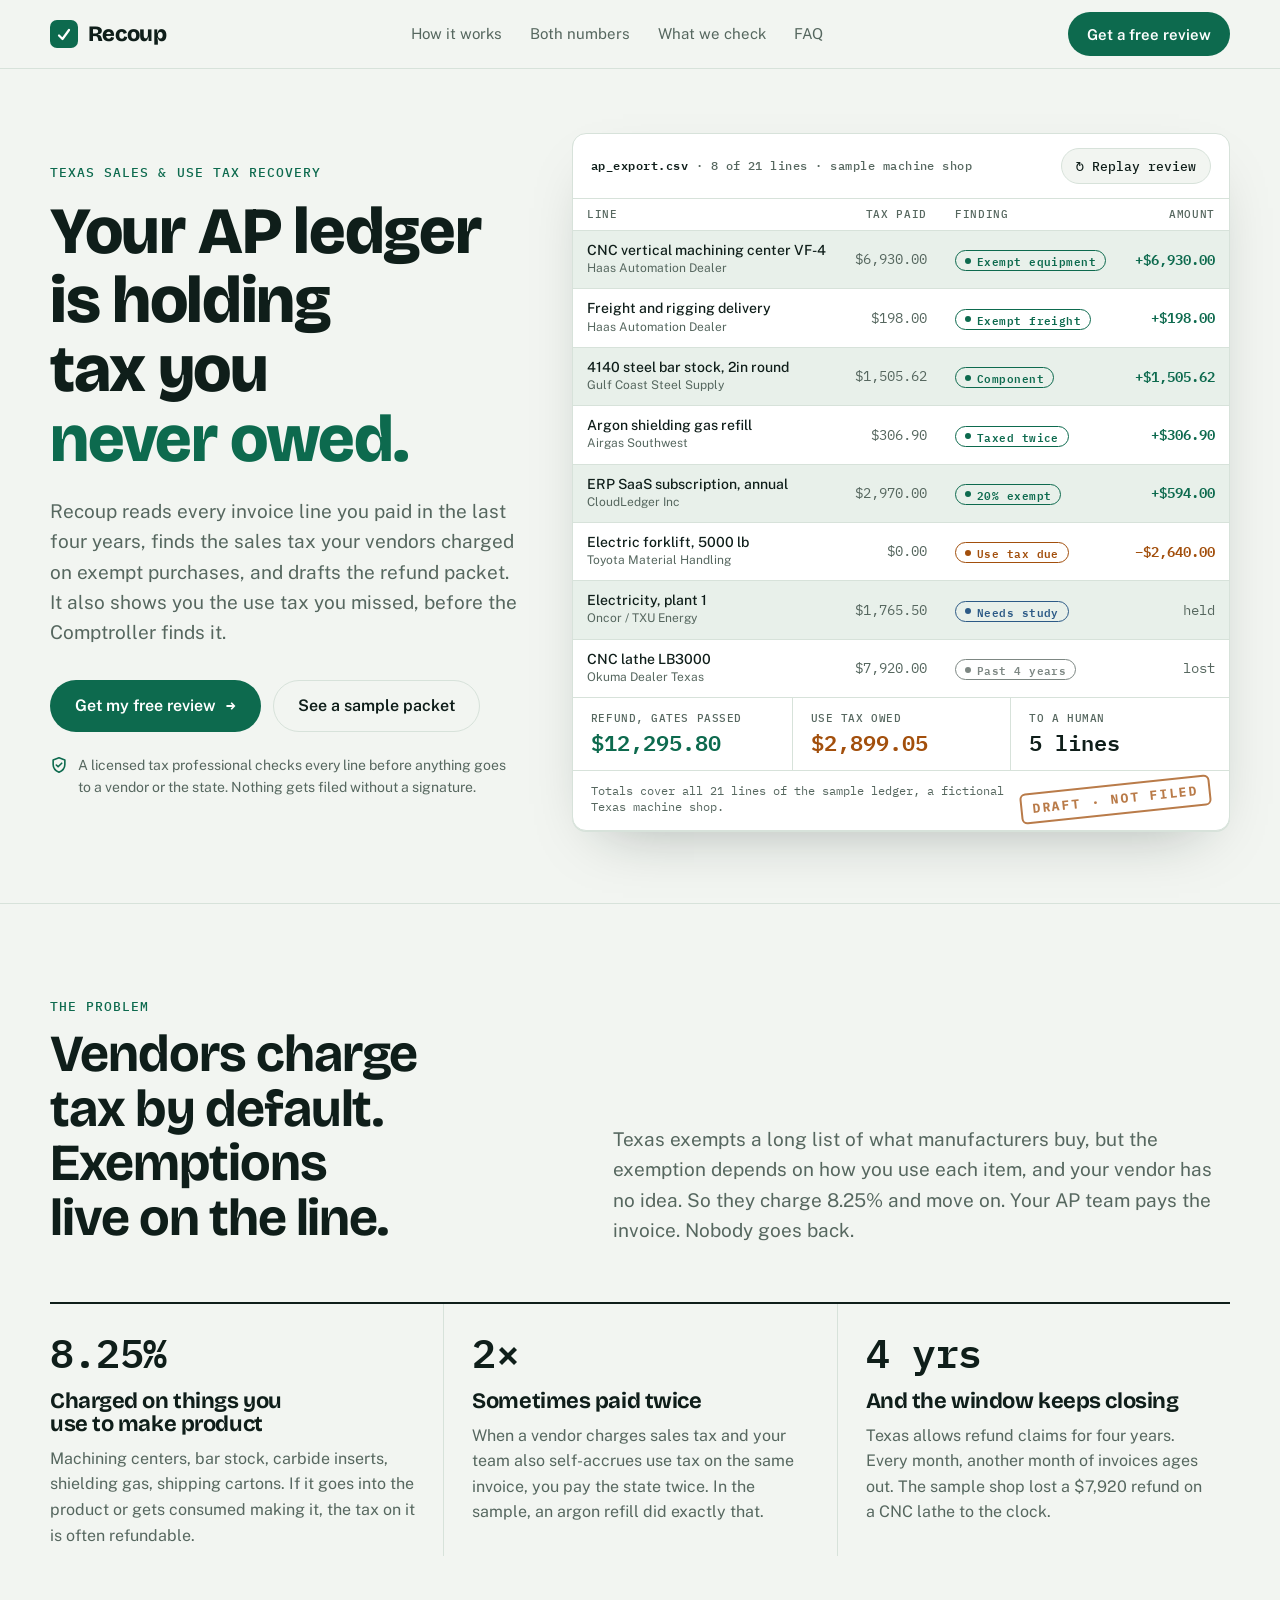
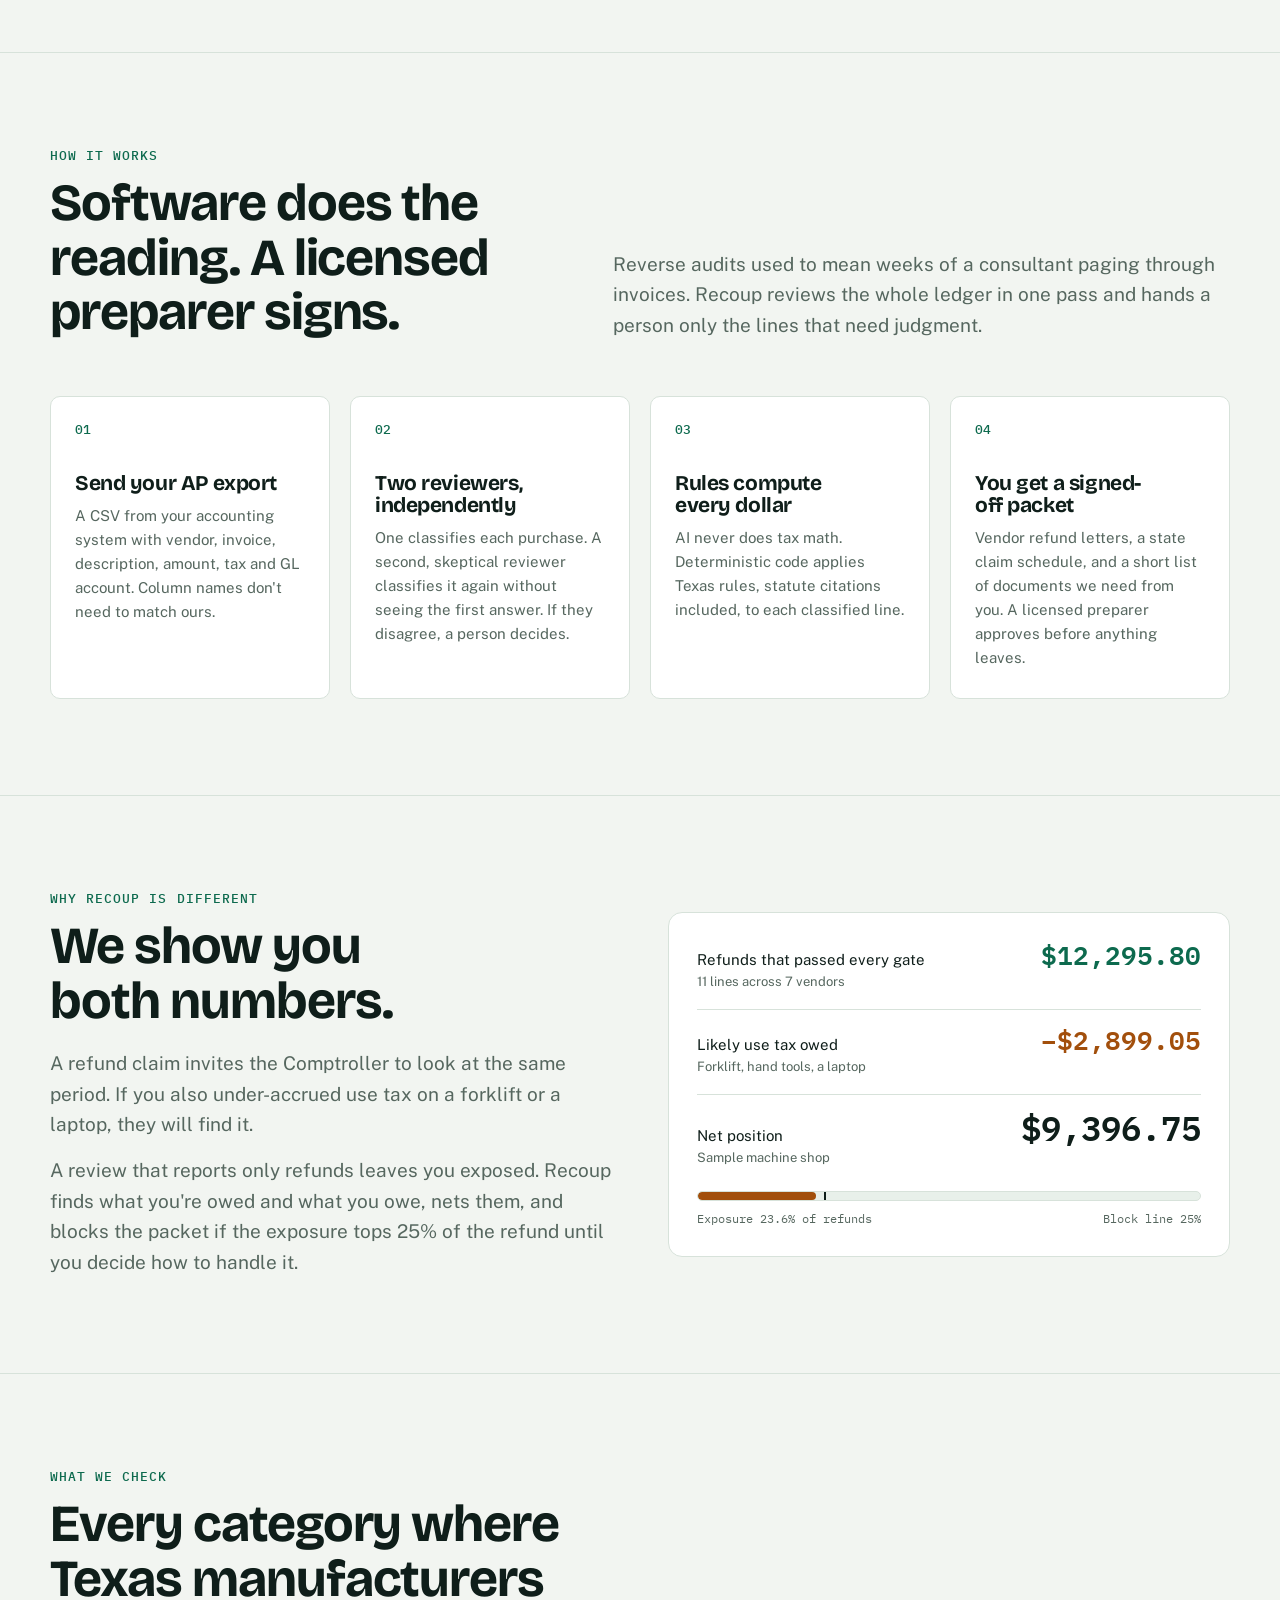
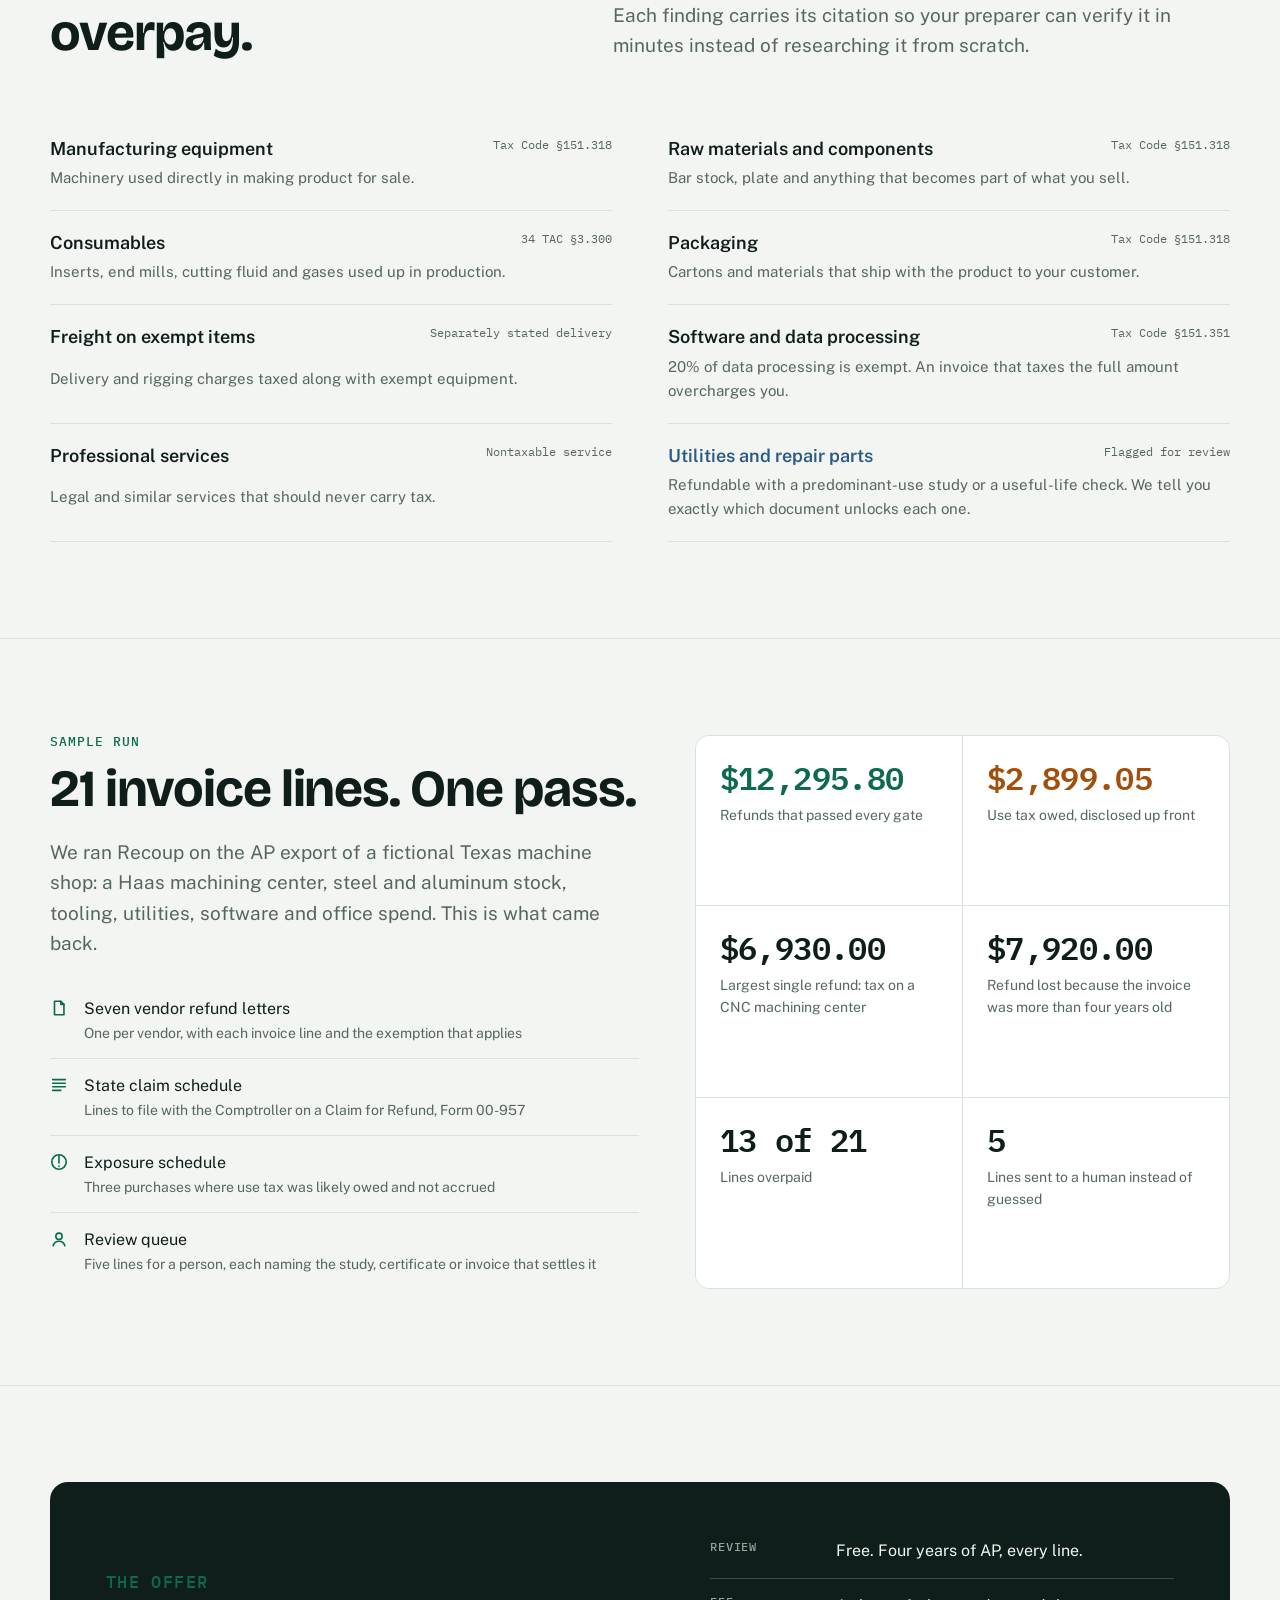
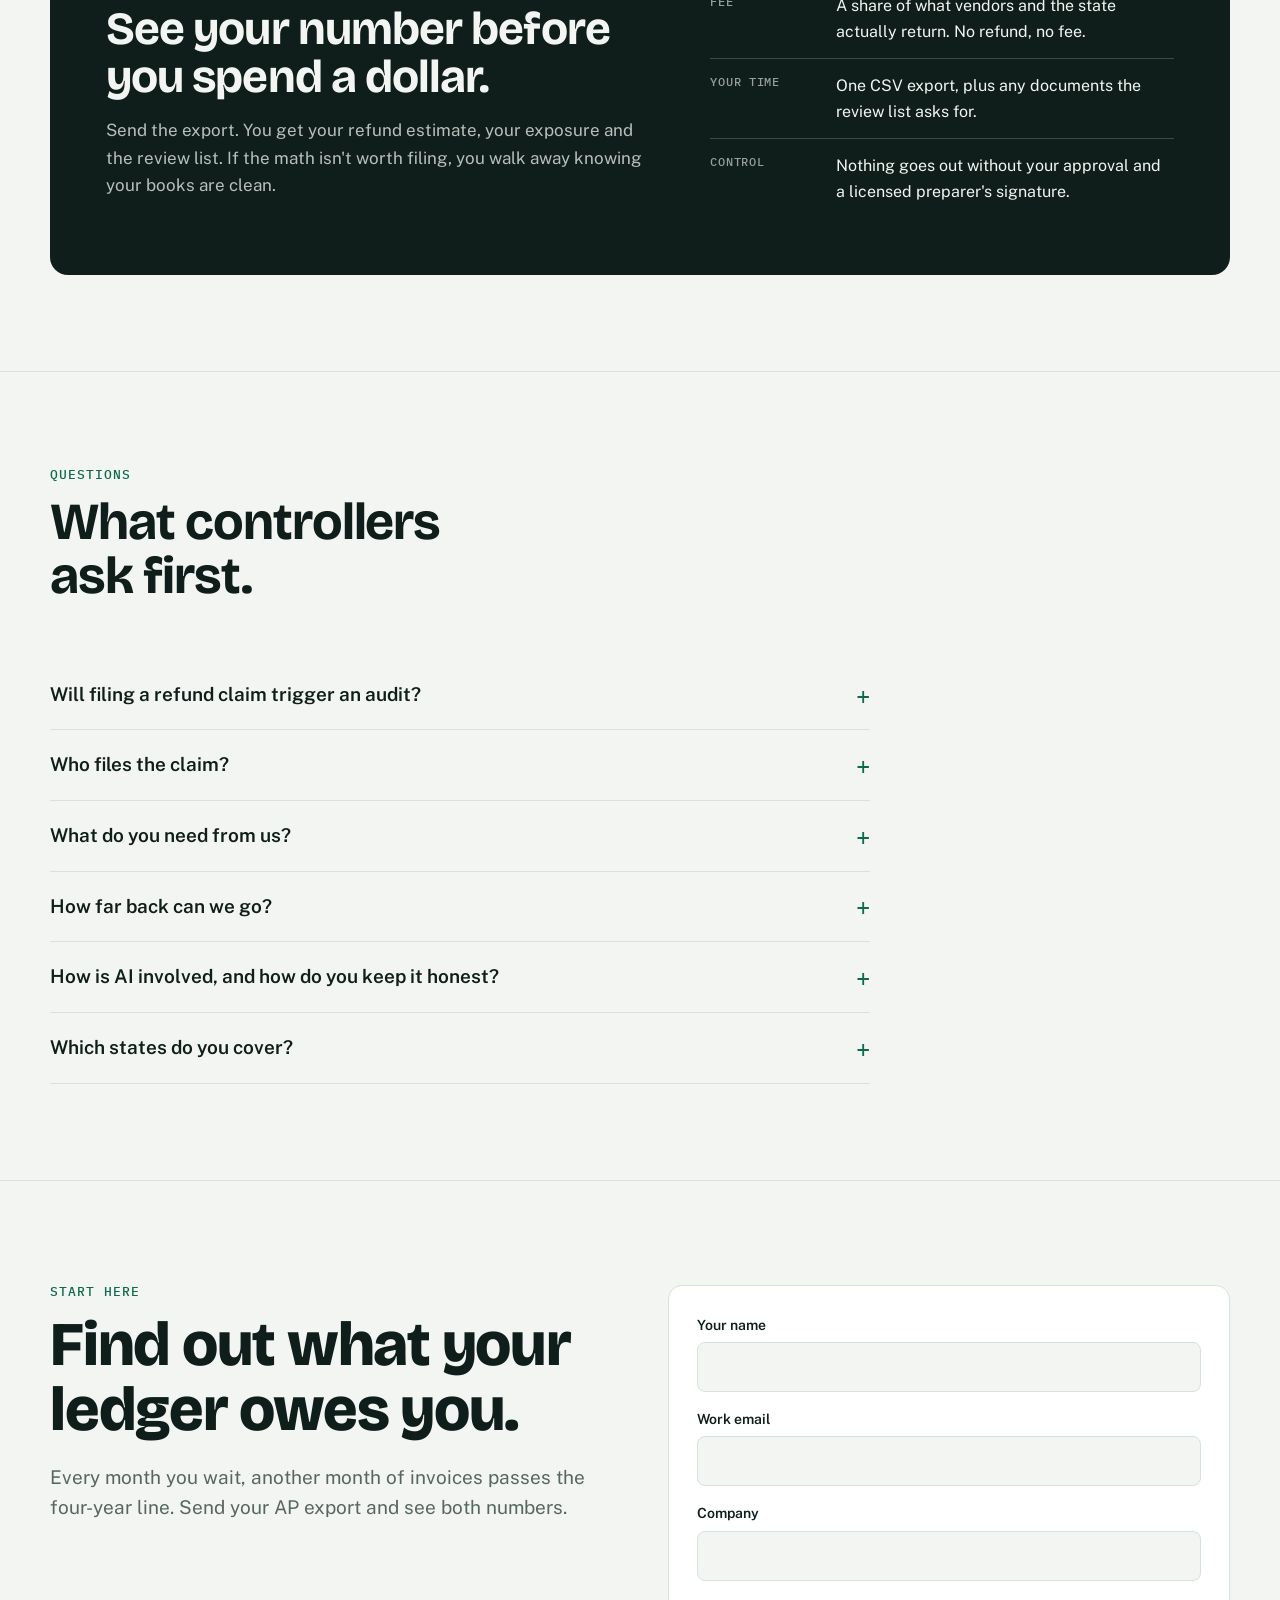
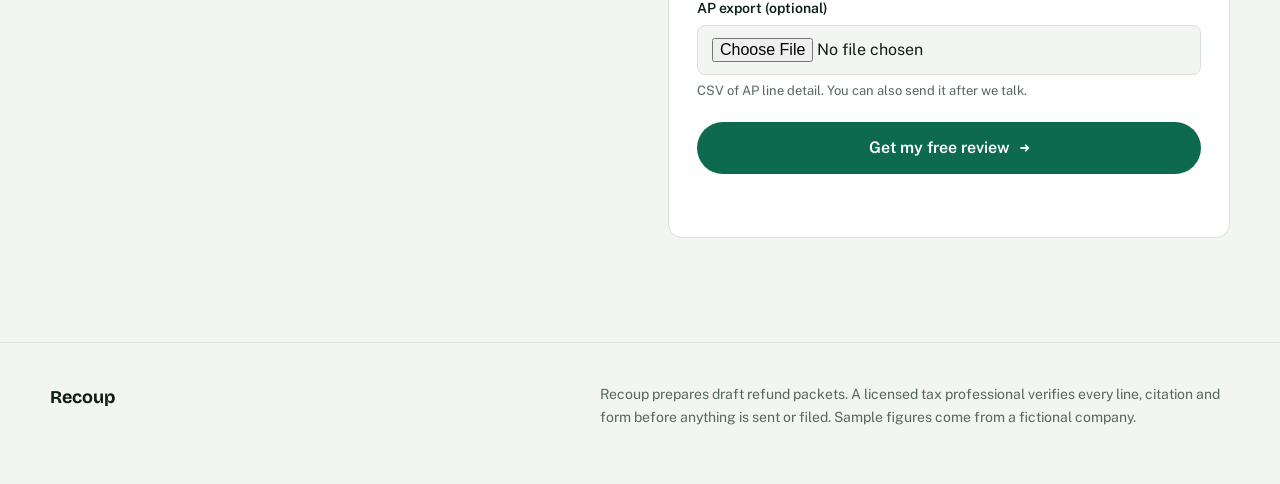
==== commit 838a8a88: "Add Recoup marketing site Single-page homepage with an interactive sample-ledger hero, problem, how-" ====
--- a/site/index.html
+++ b/site/index.html
@@ -2,394 +2,572 @@
 <html lang="en">
 <head>
 <meta charset="utf-8">
-<meta name="viewport" content="width=device-width, initial-scale=1, viewport-fit=cover">
-<title>Extreme Construction &amp; Rehab | Commercial &amp; Residential Contractor in Dallas, TX</title>
-<meta name="description" content="Commercial build-outs, apartment rehabs, and home renovations across Dallas–Fort Worth. One accountable team since 1991. Book a free site walkthrough: (214) 559-5799.">
-<meta name="theme-color" content="#0d0f12">
-<link rel="canonical" href="https://extremec.com/">
-<meta property="og:type" content="website">
-<meta property="og:title" content="Extreme Construction & Rehab | Built right. Finished on time. Since 1991.">
-<meta property="og:description" content="Commercial, multifamily, and residential construction across DFW. One team from walkthrough to final punch list.">
-<meta property="og:url" content="https://extremec.com/">
-<link rel="icon" href="data:image/svg+xml,%3Csvg xmlns='http://www.w3.org/2000/svg' viewBox='0 0 64 64'%3E%3Crect width='64' height='64' rx='14' fill='%23f5a524'/%3E%3Ctext x='32' y='45' font-family='Arial Black,Arial' font-weight='900' font-size='36' text-anchor='middle' fill='%231a1204'%3EX%3C/text%3E%3C/svg%3E">
+<meta name="viewport" content="width=device-width, initial-scale=1">
+<title>Recoup: Texas Sales Tax Recovery</title>
+<meta name="description" content="Recoup reads your accounts payable line by line, finds the Texas sales and use tax you overpaid, and drafts the refund packet for a licensed preparer to sign.">
 <link rel="preconnect" href="https://fonts.googleapis.com">
 <link rel="preconnect" href="https://fonts.gstatic.com" crossorigin>
-<link href="https://fonts.googleapis.com/css2?family=Archivo:wght@700;800;900&family=Inter:wght@400;500;600;700&display=swap" rel="stylesheet">
-<link rel="stylesheet" href="assets/styles.css">
-<script type="application/ld+json">
-{
-  "@context": "https://schema.org",
-  "@type": "GeneralContractor",
-  "name": "Extreme Construction & Rehab",
-  "url": "https://extremec.com/",
-  "telephone": "+1-214-559-5799",
-  "foundingDate": "1991",
-  "address": {"@type": "PostalAddress", "addressLocality": "Addison", "addressRegion": "TX", "postalCode": "75001", "addressCountry": "US"},
-  "areaServed": ["Dallas", "Addison", "Plano", "Richardson", "Carrollton", "Farmers Branch", "Irving", "Fort Worth"],
-  "description": "Commercial build-outs, multifamily rehab, and residential renovation across Dallas–Fort Worth since 1991."
-}
-</script>
+<link href="https://fonts.googleapis.com/css2?family=Bricolage+Grotesque:opsz,wght@12..96,500;12..96,700;12..96,800&family=IBM+Plex+Mono:wght@400;500;600&family=Public+Sans:ital,wght@0,400;0,500;0,600;1,400&display=swap" rel="stylesheet">
+<style>
+/* Layout idea: a green-bar ledger sheet. The hero is the product itself, a real AP ledger being reviewed line by line. Everything else stays quiet and typographic. */
+:root {
+  --paper: #F2F5F1;
+  --surface: #FFFFFF;
+  --ink: #0F1E1A;
+  --muted: #56675F;
+  --rule: #D7E2DA;
+  --bar: #E8F0EA;
+  --accent: #0D6A4E;
+  --accent-ink: #FFFFFF;
+  --owed: #A24F0C;
+  --review: #2C5A86;
+  --expired: #7D8783;
+  --display: "Bricolage Grotesque", "Helvetica Neue", Arial, sans-serif;
+  --body: "Public Sans", "Segoe UI", Roboto, Arial, sans-serif;
+  --mono: "IBM Plex Mono", ui-monospace, "SFMono-Regular", Menlo, monospace;
+  --wrap: 1180px;
+  --radius: 10px;
+  color-scheme: light;
+}
+@media (prefers-color-scheme: dark) {
+  :root:not([data-theme="light"]) {
+    --paper: #0B1311; --surface: #111C19; --ink: #E4EDE8; --muted: #93A69E;
+    --rule: #22332D; --bar: #15231F; --accent: #4CC097; --accent-ink: #06130F;
+    --owed: #E59A56; --review: #84B3E2; --expired: #7F8B87;
+    color-scheme: dark;
+  }
+}
+:root[data-theme="dark"] {
+  --paper: #0B1311; --surface: #111C19; --ink: #E4EDE8; --muted: #93A69E;
+  --rule: #22332D; --bar: #15231F; --accent: #4CC097; --accent-ink: #06130F;
+  --owed: #E59A56; --review: #84B3E2; --expired: #7F8B87;
+  color-scheme: dark;
+}
+
+* { box-sizing: border-box; }
+html { scroll-behavior: smooth; -webkit-text-size-adjust: 100%; }
+@media (prefers-reduced-motion: reduce) { html { scroll-behavior: auto; } }
+body {
+  margin: 0; background: var(--paper); color: var(--ink);
+  font: 400 17px/1.6 var(--body);
+  -webkit-font-smoothing: antialiased;
+}
+img, svg { max-width: 100%; }
+a { color: inherit; }
+:focus-visible { outline: 3px solid var(--accent); outline-offset: 3px; border-radius: 4px; }
+h1, h2, h3 { font-family: var(--display); line-height: 1.05; margin: 0; text-wrap: balance; letter-spacing: -0.02em; }
+p { margin: 0; }
+.wrap { width: min(var(--wrap), 100% - 40px); margin-inline: auto; }
+.num { font-family: var(--mono); font-variant-numeric: tabular-nums; }
+.eyebrow {
+  font: 500 13px/1 var(--mono); letter-spacing: 0.08em; text-transform: uppercase; color: var(--accent);
+}
+.lede { font-size: 19px; color: var(--muted); max-width: 60ch; }
+
+/* Buttons */
+.btn {
+  display: inline-flex; align-items: center; justify-content: center; gap: 10px;
+  min-height: 52px; padding: 0 24px; border-radius: 999px; border: 1.5px solid transparent;
+  font: 600 16px/1 var(--body); text-decoration: none; cursor: pointer;
+  transition: transform .15s ease, background-color .15s ease, border-color .15s ease;
+}
+.btn-primary { background: var(--accent); color: var(--accent-ink); }
+.btn-primary:hover { transform: translateY(-1px); }
+.btn-ghost { background: transparent; color: var(--ink); border-color: var(--rule); }
+.btn-ghost:hover { border-color: var(--ink); }
+.btn .arrow { font-family: var(--mono); }
+
+/* Nav */
+.nav { position: sticky; top: 0; z-index: 20; background: color-mix(in srgb, var(--paper) 88%, transparent); backdrop-filter: blur(10px); border-bottom: 1px solid var(--rule); }
+.nav .wrap { display: flex; align-items: center; justify-content: space-between; gap: 24px; min-height: 68px; }
+.brand { display: flex; align-items: center; gap: 10px; font: 800 22px/1 var(--display); letter-spacing: -0.03em; text-decoration: none; }
+.brand-mark { width: 28px; height: 28px; border-radius: 7px; background: var(--accent); display: grid; place-items: center; }
+.brand-mark svg { width: 16px; height: 16px; }
+.nav-links { display: flex; gap: 28px; font-size: 15px; color: var(--muted); }
+.nav-links a { text-decoration: none; padding: 8px 0; }
+.nav-links a:hover { color: var(--ink); }
+.nav .btn { min-height: 44px; padding: 0 18px; font-size: 15px; }
+
+/* Hero */
+.hero { padding: 64px 0 72px; }
+.hero .wrap { display: grid; grid-template-columns: minmax(0, 0.9fr) minmax(0, 1.25fr); gap: 48px; align-items: center; }
+.hero h1 { font-size: clamp(40px, 5.2vw, 66px); font-weight: 800; margin: 18px 0 22px; }
+.hero h1 .strike { position: relative; color: var(--accent); white-space: nowrap; }
+.hero .lede { margin-bottom: 32px; }
+.cta-row { display: flex; flex-wrap: wrap; gap: 12px; }
+.assure { margin-top: 22px; display: flex; gap: 10px; align-items: flex-start; font-size: 14px; color: var(--muted); max-width: 52ch; }
+.assure svg { flex: none; width: 18px; height: 18px; margin-top: 2px; color: var(--accent); }
+
+/* Ledger card */
+.ledger { background: var(--surface); border: 1px solid var(--rule); border-radius: 14px; box-shadow: 0 1px 0 var(--rule), 0 24px 60px -30px rgba(15, 30, 26, .35); overflow: hidden; position: relative; }
+.ledger-head { display: flex; justify-content: space-between; align-items: center; gap: 12px; padding: 14px 18px; border-bottom: 1px solid var(--rule); }
+.ledger-title { font: 500 12px/1.3 var(--mono); color: var(--muted); letter-spacing: .04em; }
+.ledger-title b { color: var(--ink); font-weight: 600; }
+.replay { min-height: 36px; padding: 0 14px; border-radius: 999px; border: 1px solid var(--rule); background: var(--paper); color: var(--ink); font: 500 13px/1 var(--mono); cursor: pointer; }
+.replay:hover { border-color: var(--ink); }
+.ledger-scroll { overflow-x: auto; }
+.ledger table { width: 100%; border-collapse: collapse; min-width: 520px; }
+.ledger th { text-align: left; font: 500 11px/1 var(--mono); letter-spacing: .06em; text-transform: uppercase; color: var(--muted); padding: 10px 14px; border-bottom: 1px solid var(--rule); }
+.ledger th.r, .ledger td.r { text-align: right; }
+.ledger td { padding: 10px 14px; font-size: 14px; vertical-align: middle; border-bottom: 1px solid var(--rule); }
+.ledger tbody tr:nth-child(odd) { background: var(--bar); }
+.ledger tbody tr:last-child td { border-bottom: 0; }
+.ledger .desc { font-weight: 500; line-height: 1.3; }
+.ledger .vendor { font-size: 12px; color: var(--muted); }
+.ledger tr.scan { box-shadow: inset 3px 0 0 var(--accent); }
+.chip { display: inline-flex; align-items: center; gap: 6px; padding: 4px 9px; border-radius: 999px; font: 600 11px/1 var(--mono); letter-spacing: .04em; white-space: nowrap; border: 1px solid currentColor; }
+.chip::before { content: ""; width: 6px; height: 6px; border-radius: 50%; background: currentColor; }
+.chip.refund { color: var(--accent); }
+.chip.owed { color: var(--owed); }
+.chip.review { color: var(--review); }
+.chip.expired { color: var(--expired); }
+.chip.pending { color: var(--muted); border-style: dashed; }
+.chip.pending::before { display: none; }
+.amt { font-family: var(--mono); font-variant-numeric: tabular-nums; font-weight: 600; white-space: nowrap; }
+.amt.refund { color: var(--accent); }
+.amt.owed { color: var(--owed); }
+.amt.muted { color: var(--muted); font-weight: 400; }
+.ledger-foot { display: grid; grid-template-columns: repeat(3, 1fr); border-top: 1px solid var(--rule); }
+.tally { padding: 14px 18px; }
+.tally + .tally { border-left: 1px solid var(--rule); }
+.tally .k { font: 500 11px/1.2 var(--mono); letter-spacing: .05em; text-transform: uppercase; color: var(--muted); }
+.tally .v { font: 600 22px/1.2 var(--mono); font-variant-numeric: tabular-nums; margin-top: 4px; }
+.tally.refund .v { color: var(--accent); }
+.tally.owed .v { color: var(--owed); }
+.stamp {
+  flex: none; transform: rotate(-6deg);
+  font: 700 13px/1 var(--mono); letter-spacing: .14em; color: var(--owed);
+  border: 2px solid currentColor; border-radius: 6px; padding: 7px 10px; opacity: .75; pointer-events: none;
+}
+.ledger-note { display: flex; justify-content: space-between; align-items: center; gap: 16px; font: 400 12px/1.4 var(--mono); color: var(--muted); padding: 12px 18px 14px; border-top: 1px solid var(--rule); }
+
+/* Sections */
+section.band { padding: 96px 0; border-top: 1px solid var(--rule); }
+.section-head { display: grid; grid-template-columns: minmax(0, 1fr) minmax(0, 1.2fr); gap: 48px; align-items: end; margin-bottom: 56px; }
+.section-head h2 { font-size: clamp(32px, 4.2vw, 52px); font-weight: 700; margin-top: 14px; }
+
+/* Problem */
+.problems { display: grid; grid-template-columns: repeat(3, minmax(0, 1fr)); gap: 0; border-top: 2px solid var(--ink); }
+.problem { padding: 28px 28px 8px 0; }
+.problem + .problem { padding-left: 28px; border-left: 1px solid var(--rule); }
+.problem .big { font: 600 40px/1 var(--mono); font-variant-numeric: tabular-nums; letter-spacing: -0.02em; }
+.problem h3 { font-size: 22px; font-weight: 700; margin: 18px 0 10px; }
+.problem p { color: var(--muted); font-size: 16px; }
+
+/* How it works */
+.steps { list-style: none; margin: 0; padding: 0; display: grid; grid-template-columns: repeat(4, minmax(0, 1fr)); gap: 20px; counter-reset: step; }
+.step { background: var(--surface); border: 1px solid var(--rule); border-radius: var(--radius); padding: 26px 24px 28px; counter-increment: step; }
+.step::before { content: counter(step, decimal-leading-zero); display: block; font: 500 13px/1 var(--mono); color: var(--accent); margin-bottom: 36px; }
+.step h3 { font-size: 21px; font-weight: 700; margin-bottom: 10px; }
+.step p { font-size: 15px; color: var(--muted); }
+
+/* Two numbers */
+.two { display: grid; grid-template-columns: minmax(0, 1fr) minmax(0, 1fr); gap: 56px; align-items: center; }
+.two h2 { font-size: clamp(32px, 4.2vw, 52px); font-weight: 700; margin: 14px 0 20px; }
+.two .lede + .lede { margin-top: 16px; }
+.balance { background: var(--surface); border: 1px solid var(--rule); border-radius: 14px; padding: 28px; }
+.bal-row { display: grid; grid-template-columns: 1fr auto; gap: 16px; align-items: baseline; padding: 16px 0; border-bottom: 1px solid var(--rule); }
+.bal-row:first-child { padding-top: 0; }
+.bal-row .k { font-size: 15px; }
+.bal-row .k small { display: block; color: var(--muted); font-size: 13px; }
+.bal-row .v { font: 600 26px/1 var(--mono); font-variant-numeric: tabular-nums; }
+.bal-row.net { border-bottom: 0; padding-bottom: 0; }
+.bal-row.net .v { font-size: 34px; }
+.meter { height: 10px; border-radius: 999px; background: var(--bar); margin: 22px 0 10px; position: relative; overflow: hidden; border: 1px solid var(--rule); }
+.meter .fill { position: absolute; inset: 0 auto 0 0; background: var(--owed); border-radius: 999px; }
+.meter .line { position: absolute; top: -1px; bottom: -1px; width: 2px; background: var(--ink); }
+.meter-cap { display: flex; justify-content: space-between; font: 400 12px/1.4 var(--mono); color: var(--muted); }
+
+/* What we check */
+.checks { display: grid; grid-template-columns: repeat(2, minmax(0, 1fr)); gap: 0 56px; }
+.check { display: grid; grid-template-columns: 1fr auto; gap: 6px 20px; padding: 20px 0; border-bottom: 1px solid var(--rule); }
+.check h3 { font: 600 18px/1.3 var(--body); letter-spacing: 0; }
+.check .cite { font: 400 12px/1.4 var(--mono); color: var(--muted); text-align: right; }
+.check p { grid-column: 1 / -1; font-size: 15px; color: var(--muted); }
+.check-flag { color: var(--review); }
+
+/* Proof */
+.proof { display: grid; grid-template-columns: minmax(0, 1.1fr) minmax(0, 1fr); gap: 56px; }
+.stats { display: grid; grid-template-columns: repeat(2, minmax(0, 1fr)); gap: 1px; background: var(--rule); border: 1px solid var(--rule); border-radius: 14px; overflow: hidden; }
+.stat { background: var(--surface); padding: 26px 24px; }
+.stat .v { font: 600 32px/1 var(--mono); font-variant-numeric: tabular-nums; letter-spacing: -0.02em; }
+.stat .k { margin-top: 10px; font-size: 14px; color: var(--muted); }
+.packet { list-style: none; margin: 24px 0 0; padding: 0; }
+.packet li { display: grid; grid-template-columns: 22px 1fr; gap: 12px; padding: 14px 0; border-bottom: 1px solid var(--rule); font-size: 16px; }
+.packet li:last-child { border-bottom: 0; }
+.packet svg { width: 18px; height: 18px; margin-top: 3px; color: var(--accent); }
+.packet small { display: block; color: var(--muted); font-size: 14px; }
+
+/* Offer */
+.offer { background: var(--ink); color: var(--paper); border-radius: 18px; padding: 56px; display: grid; grid-template-columns: minmax(0, 1.2fr) minmax(0, 1fr); gap: 48px; align-items: center; }
+.offer h2 { font-size: clamp(30px, 3.8vw, 46px); font-weight: 700; }
+.offer p { color: color-mix(in srgb, var(--paper) 75%, transparent); margin-top: 16px; font-size: 17px; }
+.offer-terms { display: grid; gap: 14px; }
+.term { display: grid; grid-template-columns: 110px 1fr; gap: 16px; padding-bottom: 14px; border-bottom: 1px solid color-mix(in srgb, var(--paper) 20%, transparent); }
+.term:last-child { border-bottom: 0; }
+.term .k { font: 500 12px/1.5 var(--mono); letter-spacing: .06em; text-transform: uppercase; color: color-mix(in srgb, var(--paper) 60%, transparent); }
+.term .v { font-size: 16px; }
+
+/* FAQ */
+.faq { max-width: 820px; }
+.faq details { border-bottom: 1px solid var(--rule); }
+.faq summary { list-style: none; cursor: pointer; display: flex; justify-content: space-between; gap: 20px; align-items: center; padding: 22px 0; min-height: 56px; font: 600 19px/1.35 var(--body); }
+.faq summary::-webkit-details-marker { display: none; }
+.faq summary::after { content: "+"; font: 400 24px/1 var(--mono); color: var(--accent); flex: none; transition: transform .2s ease; }
+.faq details[open] summary::after { transform: rotate(45deg); }
+.faq .ans { padding: 0 0 24px; color: var(--muted); max-width: 66ch; }
+.faq .ans p + p { margin-top: 12px; }
+
+/* Final CTA */
+.final { padding: 104px 0; border-top: 1px solid var(--rule); }
+.final .wrap { display: grid; grid-template-columns: minmax(0, 1fr) minmax(0, 1fr); gap: 56px; align-items: start; }
+.final h2 { font-size: clamp(36px, 5vw, 62px); font-weight: 800; margin-top: 14px; }
+.final .lede { margin-top: 20px; }
+form.intake { background: var(--surface); border: 1px solid var(--rule); border-radius: 14px; padding: 28px; display: grid; grid-template-columns: minmax(0, 1fr); gap: 16px; min-width: 0; }
+.field { display: grid; grid-template-columns: minmax(0, 1fr); gap: 6px; }
+.field input { width: 100%; min-width: 0; }
+.field label { font-size: 14px; font-weight: 600; }
+.field input { min-height: 50px; padding: 0 14px; border: 1px solid var(--rule); border-radius: 8px; background: var(--paper); color: var(--ink); font: 400 16px var(--body); }
+.field input[type="file"] { padding: 12px 14px; min-height: 0; }
+.field input:focus { outline: 2px solid var(--accent); outline-offset: 1px; border-color: transparent; }
+.field .hint { font-size: 13px; color: var(--muted); }
+form.intake .btn { width: 100%; margin-top: 4px; }
+.form-msg { font-size: 14px; min-height: 1.4em; }
+.form-msg.ok { color: var(--accent); }
+.form-msg.err { color: var(--owed); }
+
+/* Footer */
+footer { border-top: 1px solid var(--rule); padding: 40px 0 56px; color: var(--muted); font-size: 14px; }
+footer .wrap { display: flex; flex-wrap: wrap; justify-content: space-between; gap: 20px; }
+footer p { max-width: 70ch; }
+
+/* Mobile CTA bar */
+.mobile-cta { display: none; }
+
+@media (max-width: 1000px) {
+  .hero .wrap, .two, .proof, .offer, .final .wrap, .section-head { grid-template-columns: minmax(0, 1fr); gap: 36px; }
+  .steps { grid-template-columns: repeat(2, minmax(0, 1fr)); }
+  .nav-links { display: none; }
+  .offer { padding: 40px 32px; }
+}
+@media (max-width: 720px) {
+  body { font-size: 16px; padding-bottom: 84px; }
+  .wrap { width: min(var(--wrap), 100% - 32px); }
+  .hero { padding: 36px 0 56px; }
+  .hero h1 { margin: 14px 0 16px; }
+  .lede { font-size: 17px; }
+  .cta-row .btn { flex: 1 1 100%; }
+  section.band { padding: 64px 0; }
+  .section-head { margin-bottom: 32px; }
+  .problems { grid-template-columns: minmax(0, 1fr); }
+  .problem, .problem + .problem { padding: 24px 0; border-left: 0; }
+  .problem + .problem { border-top: 1px solid var(--rule); }
+  .steps, .checks { grid-template-columns: minmax(0, 1fr); }
+  .step::before { margin-bottom: 18px; }
+  .check .cite { text-align: left; grid-column: 1 / -1; }
+  .stats { grid-template-columns: minmax(0, 1fr) minmax(0, 1fr); }
+  .stat { padding: 20px 16px; }
+  .stat .v { font-size: 24px; }
+  .offer { padding: 32px 22px; border-radius: 14px; }
+  .term { grid-template-columns: minmax(0, 1fr); gap: 4px; }
+  .final { padding: 64px 0; }
+  .nav .btn { display: none; }
+  .ledger-foot { grid-template-columns: minmax(0, 1fr); }
+  .tally + .tally { border-left: 0; border-top: 1px solid var(--rule); }
+  .tally { display: flex; justify-content: space-between; align-items: baseline; padding: 12px 16px; }
+  .tally .v { font-size: 18px; margin: 0; }
+  .mobile-cta {
+    display: flex; position: fixed; left: 0; right: 0; bottom: 0; z-index: 30;
+    padding: 12px 16px calc(12px + env(safe-area-inset-bottom));
+    background: color-mix(in srgb, var(--paper) 94%, transparent); backdrop-filter: blur(10px);
+    border-top: 1px solid var(--rule);
+  }
+  .mobile-cta .btn { width: 100%; min-height: 54px; }
+}
+@media (prefers-reduced-motion: reduce) {
+  *, *::before, *::after { transition: none !important; animation: none !important; }
+}
+</style>
 </head>
 <body>
-<a class="skip" href="#main">Skip to content</a>
-
-<!-- Icon sprite -->
-<svg width="0" height="0" style="position:absolute" aria-hidden="true">
-  <symbol id="i-phone" viewBox="0 0 24 24" fill="none" stroke="currentColor" stroke-width="2" stroke-linecap="round" stroke-linejoin="round"><path d="M22 16.9v3a2 2 0 0 1-2.2 2 19.8 19.8 0 0 1-8.6-3.1 19.5 19.5 0 0 1-6-6A19.8 19.8 0 0 1 2.1 4.2 2 2 0 0 1 4.1 2h3a2 2 0 0 1 2 1.7c.1.9.4 1.8.7 2.7a2 2 0 0 1-.5 2.1L8 9.8a16 16 0 0 0 6 6l1.3-1.3a2 2 0 0 1 2.1-.4c.9.3 1.8.6 2.7.7a2 2 0 0 1 1.7 2z"/></symbol>
-  <symbol id="i-arrow" viewBox="0 0 24 24" fill="none" stroke="currentColor" stroke-width="2.2" stroke-linecap="round" stroke-linejoin="round"><path d="M5 12h14M13 6l6 6-6 6"/></symbol>
-  <symbol id="i-check" viewBox="0 0 24 24" fill="none" stroke="currentColor" stroke-width="2.2" stroke-linecap="round" stroke-linejoin="round"><circle cx="12" cy="12" r="10"/><path d="m8 12 3 3 5-6"/></symbol>
-  <symbol id="i-shield" viewBox="0 0 24 24" fill="none" stroke="currentColor" stroke-width="2" stroke-linecap="round" stroke-linejoin="round"><path d="M12 22s8-4 8-10V5l-8-3-8 3v7c0 6 8 10 8 10z"/><path d="m9 12 2 2 4-4"/></symbol>
-  <symbol id="i-clock" viewBox="0 0 24 24" fill="none" stroke="currentColor" stroke-width="2" stroke-linecap="round" stroke-linejoin="round"><circle cx="12" cy="12" r="10"/><path d="M12 6v6l4 2"/></symbol>
-  <symbol id="i-pin" viewBox="0 0 24 24" fill="none" stroke="currentColor" stroke-width="2" stroke-linecap="round" stroke-linejoin="round"><path d="M20 10c0 6-8 12-8 12s-8-6-8-12a8 8 0 0 1 16 0z"/><circle cx="12" cy="10" r="3"/></symbol>
-  <symbol id="i-office" viewBox="0 0 24 24" fill="none" stroke="currentColor" stroke-width="2" stroke-linecap="round" stroke-linejoin="round"><rect x="4" y="2" width="16" height="20" rx="1"/><path d="M9 22v-4h6v4M8 6h.01M12 6h.01M16 6h.01M8 10h.01M12 10h.01M16 10h.01M8 14h.01M12 14h.01M16 14h.01"/></symbol>
-  <symbol id="i-units" viewBox="0 0 24 24" fill="none" stroke="currentColor" stroke-width="2" stroke-linecap="round" stroke-linejoin="round"><path d="M3 21h18M5 21V7l7-4 7 4v14M9 21v-6h6v6M9 10h.01M15 10h.01"/></symbol>
-  <symbol id="i-home" viewBox="0 0 24 24" fill="none" stroke="currentColor" stroke-width="2" stroke-linecap="round" stroke-linejoin="round"><path d="m3 10 9-7 9 7v10a2 2 0 0 1-2 2H5a2 2 0 0 1-2-2z"/><path d="M9 22V12h6v10"/></symbol>
-  <symbol id="i-roof" viewBox="0 0 24 24" fill="none" stroke="currentColor" stroke-width="2" stroke-linecap="round" stroke-linejoin="round"><path d="M2 12 12 3l10 9"/><path d="M5 10v10h14V10"/><path d="M5 14h14"/></symbol>
-  <symbol id="i-bolt" viewBox="0 0 24 24" fill="none" stroke="currentColor" stroke-width="2" stroke-linecap="round" stroke-linejoin="round"><path d="M13 2 3 14h9l-1 8 10-12h-9z"/></symbol>
-  <symbol id="i-hammer" viewBox="0 0 24 24" fill="none" stroke="currentColor" stroke-width="2" stroke-linecap="round" stroke-linejoin="round"><path d="m15 12-8.4 8.4a2.1 2.1 0 0 1-3-3L12 9"/><path d="M17.6 15 22 10.6M20.9 11.7l-6.6-6.6a5 5 0 0 0-3.5-1.5H8l1 1a5 5 0 0 1 1.5 3.5v1.2l2 2h1.4l2.6 2.6"/></symbol>
-  <symbol id="i-doc" viewBox="0 0 24 24" fill="none" stroke="currentColor" stroke-width="2" stroke-linecap="round" stroke-linejoin="round"><path d="M14 2H6a2 2 0 0 0-2 2v16a2 2 0 0 0 2 2h12a2 2 0 0 0 2-2V8z"/><path d="M14 2v6h6M8 13h8M8 17h5"/></symbol>
-  <symbol id="i-user" viewBox="0 0 24 24" fill="none" stroke="currentColor" stroke-width="2" stroke-linecap="round" stroke-linejoin="round"><circle cx="12" cy="8" r="4"/><path d="M4 21a8 8 0 0 1 16 0"/></symbol>
-</svg>
-
-<header class="header">
-  <nav class="wrap nav" aria-label="Primary">
-    <a href="index.html" class="logo" aria-label="Extreme Construction and Rehab, home">
-      <span class="logo-mark" aria-hidden="true">X</span>
-      <span>Extreme Construction<small>&amp; Rehab · Est. 1991</small></span>
+
+<header class="nav">
+  <div class="wrap">
+    <a class="brand" href="#top" aria-label="Recoup home">
+      <span class="brand-mark" aria-hidden="true">
+        <svg viewBox="0 0 16 16" fill="none" stroke="var(--accent-ink)" stroke-width="2.2" stroke-linecap="round" stroke-linejoin="round"><path d="M3 9.5 6.5 13 13 4"/></svg>
+      </span>
+      Recoup
     </a>
-    <button class="menu-btn" aria-label="Open menu" aria-expanded="false" aria-controls="nav-links"><span></span><span></span><span></span></button>
-    <div class="nav-links" id="nav-links">
-      <a href="services.html">Services</a>
-      <a href="#work">Work</a>
-      <a href="about.html">About</a>
+    <nav class="nav-links" aria-label="Sections">
+      <a href="#how">How it works</a>
+      <a href="#exposure">Both numbers</a>
+      <a href="#checks">What we check</a>
       <a href="#faq">FAQ</a>
-      <a href="tel:+12145595799" class="nav-phone">(214) 559-5799</a>
-      <a href="#quote" class="btn btn-primary">Free walkthrough</a>
-    </div>
-  </nav>
+    </nav>
+    <a class="btn btn-primary" href="#start">Get a free review</a>
+  </div>
 </header>
 
-<main id="main">
-
-<!-- HERO -->
+<main id="top">
+
 <section class="hero">
-  <div class="hero-bg"></div><div class="hero-grid"></div>
-  <div class="wrap hero-inner">
+  <div class="wrap">
     <div>
-      <span class="eyebrow reveal">Dallas–Fort Worth General Contractor · Since 1991</span>
-      <h1 class="reveal d1"><span class="line">Built right.</span><span class="line">Finished <span class="accent" style="white-space:nowrap">on time.</span></span></h1>
-      <p class="lede reveal d2">Commercial build-outs, apartment rehabs, and home renovations run by one accountable team from the first walkthrough to the final punch list. No ghosting. No surprise change orders. No mess left behind.</p>
-      <div class="hero-ctas reveal d3">
-        <a href="#quote" class="btn btn-primary">Book your free walkthrough <svg><use href="#i-arrow"/></svg></a>
-        <a href="tel:+12145595799" class="btn btn-ghost"><svg><use href="#i-phone"/></svg> (214) 559-5799</a>
-      </div>
-      <div class="hero-trust reveal d3">
-        <span><svg><use href="#i-shield"/></svg><span><b data-since>35</b> years in DFW</span></span>
-        <span><svg><use href="#i-doc"/></svg> Fixed, itemized bids</span>
-        <span><svg><use href="#i-user"/></svg> One point of contact</span>
-      </div>
-    </div>
-
-    <aside class="hero-card reveal d2" id="scoper" aria-label="Start your project">
-      <h3>Start your project in 10 seconds</h3>
-      <p>Tell us what you're planning. We'll bring the right crew lead to your walkthrough.</p>
-      <div class="card-label">Project type</div>
-      <div class="chips" data-chips="type" role="group" aria-label="Project type">
-        <button type="button" class="chip" data-value="Commercial build-out" aria-pressed="false">Commercial</button>
-        <button type="button" class="chip" data-value="Apartment / multifamily rehab" aria-pressed="false">Multifamily</button>
-        <button type="button" class="chip" data-value="Home remodel or rehab" aria-pressed="false">Residential</button>
-        <button type="button" class="chip" data-value="Roofing / exterior" aria-pressed="false">Roof &amp; exterior</button>
-      </div>
-      <div class="card-label">When do you need it done?</div>
-      <div class="chips" data-chips="timing" role="group" aria-label="Timing">
-        <button type="button" class="chip" data-value="ASAP" aria-pressed="false">ASAP</button>
-        <button type="button" class="chip" data-value="1–3 months" aria-pressed="false">1–3 months</button>
-        <button type="button" class="chip" data-value="Planning ahead" aria-pressed="false">Planning ahead</button>
-      </div>
-      <a href="#quote" class="btn btn-primary" id="scoper-go">Get my walkthrough <svg><use href="#i-arrow"/></svg></a>
-    </aside>
-  </div>
-  <div class="scroll-cue" aria-hidden="true"></div>
-</section>
-
-<div class="marquee" aria-hidden="true">
-  <div class="marquee-track">
-    <span>Tenant finish-outs</span><span>Apartment unit turns</span><span>Roofing</span><span>Kitchens &amp; baths</span><span>Electrical</span><span>Plumbing</span><span>HVAC</span><span>Flooring</span><span>Storm repair</span><span>Whole-home rehab</span>
-    <span>Tenant finish-outs</span><span>Apartment unit turns</span><span>Roofing</span><span>Kitchens &amp; baths</span><span>Electrical</span><span>Plumbing</span><span>HVAC</span><span>Flooring</span><span>Storm repair</span><span>Whole-home rehab</span>
-  </div>
-</div>
-
-<!-- PROBLEM -->
-<section class="section light">
+      <p class="eyebrow">Texas sales &amp; use tax recovery</p>
+      <h1>Your AP ledger is holding tax you <span class="strike">never owed.</span></h1>
+      <p class="lede">Recoup reads every invoice line you paid in the last four years, finds the sales tax your vendors charged on exempt purchases, and drafts the refund packet. It also shows you the use tax you missed, before the Comptroller finds it.</p>
+      <div class="cta-row">
+        <a class="btn btn-primary" href="#start">Get my free review <span class="arrow" aria-hidden="true">&rarr;</span></a>
+        <a class="btn btn-ghost" href="#proof">See a sample packet</a>
+      </div>
+      <p class="assure">
+        <svg viewBox="0 0 20 20" fill="none" stroke="currentColor" stroke-width="1.8" stroke-linecap="round" stroke-linejoin="round" aria-hidden="true"><path d="M10 2 3.5 4.5v5c0 4 2.8 7 6.5 8.5 3.7-1.5 6.5-4.5 6.5-8.5v-5L10 2Z"/><path d="m7 10 2 2 4-4"/></svg>
+        A licensed tax professional checks every line before anything goes to a vendor or the state. Nothing gets filed without a signature.
+      </p>
+    </div>
+
+    <figure class="ledger" aria-label="Sample review of an accounts payable ledger" style="margin:0">
+      <div class="ledger-head">
+        <span class="ledger-title"><b>ap_export.csv</b> &middot; 8 of 21 lines &middot; sample machine shop</span>
+        <button class="replay" id="replay" type="button">&#8635; Replay review</button>
+      </div>
+      <div class="ledger-scroll">
+        <table>
+          <thead>
+            <tr><th>Line</th><th class="r">Tax paid</th><th>Finding</th><th class="r">Amount</th></tr>
+          </thead>
+          <tbody id="ledger-body"></tbody>
+        </table>
+      </div>
+      <div class="ledger-foot">
+        <div class="tally refund"><div class="k">Refund, gates passed</div><div class="v" id="t-refund">$12,295.80</div></div>
+        <div class="tally owed"><div class="k">Use tax owed</div><div class="v" id="t-owed">$2,899.05</div></div>
+        <div class="tally"><div class="k">To a human</div><div class="v" id="t-review">5 lines</div></div>
+      </div>
+      <figcaption class="ledger-note"><span>Totals cover all 21 lines of the sample ledger, a fictional Texas machine shop.</span><span class="stamp" aria-hidden="true">DRAFT &middot; NOT FILED</span></figcaption>
+    </figure>
+  </div>
+</section>
+
+<section class="band" id="problem">
   <div class="wrap">
     <div class="section-head">
       <div>
-        <span class="eyebrow reveal">The real cost of the wrong contractor</span>
-        <h2 class="reveal d1">You've heard the stories. Maybe you've lived one.</h2>
-      </div>
-      <p class="lede reveal d2">The bid is never the expensive part. The expensive part is everything that happens after a contractor gets your deposit.</p>
+        <p class="eyebrow">The problem</p>
+        <h2>Vendors charge tax by default. Exemptions live on the line.</h2>
+      </div>
+      <p class="lede">Texas exempts a long list of what manufacturers buy, but the exemption depends on how you use each item, and your vendor has no idea. So they charge 8.25% and move on. Your AP team pays the invoice. Nobody goes back.</p>
     </div>
     <div class="problems">
-      <article class="problem reveal">
-        <div class="num">01</div>
-        <h3>The disappearing act</h3>
-        <p>Calls go to voicemail. The crew shows up Tuesday, vanishes until next week, and your opening date, move-in, or lease-up slides with it.</p>
-      </article>
-      <article class="problem reveal d1">
-        <div class="num">02</div>
-        <h3>The change-order spiral</h3>
-        <p>A low number wins the job, then "unforeseen conditions" turn it into a high one. You stop trusting every invoice.</p>
-      </article>
-      <article class="problem reveal d2">
-        <div class="num">03</div>
-        <h3>Five subs, zero owners</h3>
-        <p>The electrician blames the framer. The plumber blames the electrician. You end up project-managing your own project.</p>
-      </article>
-    </div>
-    <p class="problem-turn reveal">We built this company around the opposite of all three.</p>
-  </div>
-</section>
-
-<!-- SOLUTION / SERVICES -->
-<section class="section" id="services">
+      <div class="problem">
+        <div class="big num">8.25%</div>
+        <h3>Charged on things you use to make product</h3>
+        <p>Machining centers, bar stock, carbide inserts, shielding gas, shipping cartons. If it goes into the product or gets consumed making it, the tax on it is often refundable.</p>
+      </div>
+      <div class="problem">
+        <div class="big num">2&times;</div>
+        <h3>Sometimes paid twice</h3>
+        <p>When a vendor charges sales tax and your team also self-accrues use tax on the same invoice, you pay the state twice. In the sample, an argon refill did exactly that.</p>
+      </div>
+      <div class="problem">
+        <div class="big num">4 yrs</div>
+        <h3>And the window keeps closing</h3>
+        <p>Texas allows refund claims for four years. Every month, another month of invoices ages out. The sample shop lost a $7,920 refund on a CNC lathe to the clock.</p>
+      </div>
+    </div>
+  </div>
+</section>
+
+<section class="band" id="how">
   <div class="wrap">
     <div class="section-head">
       <div>
-        <span class="eyebrow reveal">What we build</span>
-        <h2 class="reveal d1">One team for the whole job, inside and out.</h2>
-      </div>
-      <p class="lede reveal d2">Since 1991 we've built and renovated offices, storefronts, apartment communities, and homes across Dallas–Fort Worth. We coordinate every trade under one contract, so one person answers for the result.</p>
-    </div>
-    <div class="services">
-      <a href="services.html#commercial" class="service reveal">
-        <span class="service-icon"><svg><use href="#i-office"/></svg></span>
-        <h3>Commercial build-outs</h3>
-        <p>Tenant finish-outs, office and retail renovations, and restaurant build-outs that open on the date you promised your landlord.</p>
-        <span class="more">Explore commercial <svg><use href="#i-arrow"/></svg></span>
-      </a>
-      <a href="services.html#multifamily" class="service reveal d1">
-        <span class="service-icon"><svg><use href="#i-units"/></svg></span>
-        <h3>Multifamily &amp; apartment rehab</h3>
-        <p>Unit turns, interior upgrades, and exterior renovations scheduled around residents so occupancy keeps moving.</p>
-        <span class="more">Explore multifamily <svg><use href="#i-arrow"/></svg></span>
-      </a>
-      <a href="services.html#residential" class="service reveal d2">
-        <span class="service-icon"><svg><use href="#i-home"/></svg></span>
-        <h3>Residential remodel &amp; rehab</h3>
-        <p>Kitchens, baths, additions, and full-house rehabs, from a single room to studs-out, with a clean jobsite every evening.</p>
-        <span class="more">Explore residential <svg><use href="#i-arrow"/></svg></span>
-      </a>
-      <a href="services.html#exterior" class="service reveal">
-        <span class="service-icon"><svg><use href="#i-roof"/></svg></span>
-        <h3>Roofing &amp; exteriors</h3>
-        <p>Roof replacement, siding, and storm damage repair, with documentation that keeps your insurance claim on track.</p>
-        <span class="more">Explore exteriors <svg><use href="#i-arrow"/></svg></span>
-      </a>
-      <a href="services.html#systems" class="service reveal d1">
-        <span class="service-icon"><svg><use href="#i-bolt"/></svg></span>
-        <h3>Electrical, plumbing &amp; HVAC</h3>
-        <p>Licensed trade work coordinated inside your project schedule, not bolted on after the drywall goes up.</p>
-        <span class="more">Explore systems <svg><use href="#i-arrow"/></svg></span>
-      </a>
-      <a href="services.html#interiors" class="service reveal d2">
-        <span class="service-icon"><svg><use href="#i-hammer"/></svg></span>
-        <h3>Flooring &amp; interior finishes</h3>
-        <p>Flooring, drywall, paint, cabinetry, and trim. The details people actually see and touch every day.</p>
-        <span class="more">Explore interiors <svg><use href="#i-arrow"/></svg></span>
-      </a>
-    </div>
-
-    <div class="stats">
-      <div class="stat reveal"><b><span data-count="35" data-since>35</span></b><span>Years building in DFW</span></div>
-      <div class="stat reveal d1"><b>1991</b><span>Founded in Addison, TX</span></div>
-      <div class="stat reveal d2"><b>1</b><span>Contract, one point of contact</span></div>
-      <div class="stat reveal d3"><b><span data-count="24" data-suffix="h">24h</span></b><span>Callback on every inquiry</span></div>
-    </div>
-  </div>
-</section>
-
-<!-- PROCESS -->
-<section class="section light">
+        <p class="eyebrow">How it works</p>
+        <h2>Software does the reading. A licensed preparer signs.</h2>
+      </div>
+      <p class="lede">Reverse audits used to mean weeks of a consultant paging through invoices. Recoup reviews the whole ledger in one pass and hands a person only the lines that need judgment.</p>
+    </div>
+    <ol class="steps">
+      <li class="step">
+        <h3>Send your AP export</h3>
+        <p>A CSV from your accounting system with vendor, invoice, description, amount, tax and GL account. Column names don't need to match ours.</p>
+      </li>
+      <li class="step">
+        <h3>Two reviewers, independently</h3>
+        <p>One classifies each purchase. A second, skeptical reviewer classifies it again without seeing the first answer. If they disagree, a person decides.</p>
+      </li>
+      <li class="step">
+        <h3>Rules compute every dollar</h3>
+        <p>AI never does tax math. Deterministic code applies Texas rules, statute citations included, to each classified line.</p>
+      </li>
+      <li class="step">
+        <h3>You get a signed-off packet</h3>
+        <p>Vendor refund letters, a state claim schedule, and a short list of documents we need from you. A licensed preparer approves before anything leaves.</p>
+      </li>
+    </ol>
+  </div>
+</section>
+
+<section class="band" id="exposure">
+  <div class="wrap two">
+    <div>
+      <p class="eyebrow">Why Recoup is different</p>
+      <h2>We show you both numbers.</h2>
+      <p class="lede">A refund claim invites the Comptroller to look at the same period. If you also under-accrued use tax on a forklift or a laptop, they will find it.</p>
+      <p class="lede">A review that reports only refunds leaves you exposed. Recoup finds what you're owed and what you owe, nets them, and blocks the packet if the exposure tops 25% of the refund until you decide how to handle it.</p>
+    </div>
+    <div class="balance" aria-label="Sample position">
+      <div class="bal-row">
+        <div class="k">Refunds that passed every gate<small>11 lines across 7 vendors</small></div>
+        <div class="v" style="color:var(--accent)">$12,295.80</div>
+      </div>
+      <div class="bal-row">
+        <div class="k">Likely use tax owed<small>Forklift, hand tools, a laptop</small></div>
+        <div class="v" style="color:var(--owed)">&minus;$2,899.05</div>
+      </div>
+      <div class="bal-row net">
+        <div class="k">Net position<small>Sample machine shop</small></div>
+        <div class="v">$9,396.75</div>
+      </div>
+      <div class="meter" role="img" aria-label="Exposure is 23.6 percent of refunds, under the 25 percent block line">
+        <div class="fill" style="width:23.6%"></div>
+        <div class="line" style="left:25%"></div>
+      </div>
+      <div class="meter-cap"><span>Exposure 23.6% of refunds</span><span>Block line 25%</span></div>
+    </div>
+  </div>
+</section>
+
+<section class="band" id="checks">
   <div class="wrap">
     <div class="section-head">
       <div>
-        <span class="eyebrow reveal">How it works</span>
-        <h2 class="reveal d1">Four steps. Zero guesswork.</h2>
-      </div>
-      <p class="lede reveal d2">You'll know the price, the schedule, and the name of the person accountable before anyone picks up a tool.</p>
-    </div>
-    <div class="process">
-      <div class="step reveal"><h3>Free walkthrough</h3><p>We meet you on site, measure, and listen. You get straight answers about what's realistic for your budget.</p></div>
-      <div class="step reveal d1"><h3>Fixed, itemized bid</h3><p>Every line priced out in plain English. You see exactly what you're paying for and what's excluded.</p></div>
-      <div class="step reveal d2"><h3>Locked schedule</h3><p>A written timeline with milestones, plus weekly updates from your project lead. You never have to chase us.</p></div>
-      <div class="step reveal d3"><h3>Final walk &amp; sign-off</h3><p>We walk the finished job with you and close every punch-list item before we call it done.</p></div>
-    </div>
-  </div>
-</section>
-
-<!-- WORK -->
-<section class="section" id="work">
+        <p class="eyebrow">What we check</p>
+        <h2>Every category where Texas manufacturers overpay.</h2>
+      </div>
+      <p class="lede">Each finding carries its citation so your preparer can verify it in minutes instead of researching it from scratch.</p>
+    </div>
+    <div class="checks">
+      <div class="check"><h3>Manufacturing equipment</h3><span class="cite">Tax Code &sect;151.318</span><p>Machinery used directly in making product for sale.</p></div>
+      <div class="check"><h3>Raw materials and components</h3><span class="cite">Tax Code &sect;151.318</span><p>Bar stock, plate and anything that becomes part of what you sell.</p></div>
+      <div class="check"><h3>Consumables</h3><span class="cite">34 TAC &sect;3.300</span><p>Inserts, end mills, cutting fluid and gases used up in production.</p></div>
+      <div class="check"><h3>Packaging</h3><span class="cite">Tax Code &sect;151.318</span><p>Cartons and materials that ship with the product to your customer.</p></div>
+      <div class="check"><h3>Freight on exempt items</h3><span class="cite">Separately stated delivery</span><p>Delivery and rigging charges taxed along with exempt equipment.</p></div>
+      <div class="check"><h3>Software and data processing</h3><span class="cite">Tax Code &sect;151.351</span><p>20% of data processing is exempt. An invoice that taxes the full amount overcharges you.</p></div>
+      <div class="check"><h3>Professional services</h3><span class="cite">Nontaxable service</span><p>Legal and similar services that should never carry tax.</p></div>
+      <div class="check"><h3 class="check-flag">Utilities and repair parts</h3><span class="cite">Flagged for review</span><p>Refundable with a predominant-use study or a useful-life check. We tell you exactly which document unlocks each one.</p></div>
+    </div>
+  </div>
+</section>
+
+<section class="band" id="proof">
+  <div class="wrap proof">
+    <div>
+      <p class="eyebrow">Sample run</p>
+      <h2 style="font-size:clamp(32px,4.2vw,52px);font-weight:700;margin:14px 0 20px">21 invoice lines. One pass.</h2>
+      <p class="lede">We ran Recoup on the AP export of a fictional Texas machine shop: a Haas machining center, steel and aluminum stock, tooling, utilities, software and office spend. This is what came back.</p>
+      <ul class="packet">
+        <li><svg viewBox="0 0 20 20" fill="none" stroke="currentColor" stroke-width="1.8" stroke-linecap="round" stroke-linejoin="round" aria-hidden="true"><path d="M5 2.5h7l3.5 3.5v11.5H5z"/><path d="M12 2.5V6h3.5"/></svg><span>Seven vendor refund letters<small>One per vendor, with each invoice line and the exemption that applies</small></span></li>
+        <li><svg viewBox="0 0 20 20" fill="none" stroke="currentColor" stroke-width="1.8" stroke-linecap="round" stroke-linejoin="round" aria-hidden="true"><path d="M3 4h14M3 8h14M3 12h14M3 16h9"/></svg><span>State claim schedule<small>Lines to file with the Comptroller on a Claim for Refund, Form 00-957</small></span></li>
+        <li><svg viewBox="0 0 20 20" fill="none" stroke="currentColor" stroke-width="1.8" stroke-linecap="round" stroke-linejoin="round" aria-hidden="true"><path d="M10 3v8M10 14.5v.5"/><circle cx="10" cy="10" r="8"/></svg><span>Exposure schedule<small>Three purchases where use tax was likely owed and not accrued</small></span></li>
+        <li><svg viewBox="0 0 20 20" fill="none" stroke="currentColor" stroke-width="1.8" stroke-linecap="round" stroke-linejoin="round" aria-hidden="true"><circle cx="10" cy="7" r="3.5"/><path d="M3.5 17.5c1-3.3 3.4-5 6.5-5s5.5 1.7 6.5 5"/></svg><span>Review queue<small>Five lines for a person, each naming the study, certificate or invoice that settles it</small></span></li>
+      </ul>
+    </div>
+    <div class="stats">
+      <div class="stat"><div class="v" style="color:var(--accent)">$12,295.80</div><div class="k">Refunds that passed every gate</div></div>
+      <div class="stat"><div class="v" style="color:var(--owed)">$2,899.05</div><div class="k">Use tax owed, disclosed up front</div></div>
+      <div class="stat"><div class="v">$6,930.00</div><div class="k">Largest single refund: tax on a CNC machining center</div></div>
+      <div class="stat"><div class="v">$7,920.00</div><div class="k">Refund lost because the invoice was more than four years old</div></div>
+      <div class="stat"><div class="v">13 of 21</div><div class="k">Lines overpaid</div></div>
+      <div class="stat"><div class="v">5</div><div class="k">Lines sent to a human instead of guessed</div></div>
+    </div>
+  </div>
+</section>
+
+<section class="band" id="offer">
+  <div class="wrap">
+    <div class="offer">
+      <div>
+        <p class="eyebrow" style="color:var(--accent)">The offer</p>
+        <h2 style="margin-top:14px">See your number before you spend a dollar.</h2>
+        <p>Send the export. You get your refund estimate, your exposure and the review list. If the math isn't worth filing, you walk away knowing your books are clean.</p>
+      </div>
+      <div class="offer-terms">
+        <div class="term"><span class="k">Review</span><span class="v">Free. Four years of AP, every line.</span></div>
+        <div class="term"><span class="k">Fee</span><span class="v">A share of what vendors and the state actually return. No refund, no fee.</span></div>
+        <div class="term"><span class="k">Your time</span><span class="v">One CSV export, plus any documents the review list asks for.</span></div>
+        <div class="term"><span class="k">Control</span><span class="v">Nothing goes out without your approval and a licensed preparer's signature.</span></div>
+      </div>
+    </div>
+  </div>
+</section>
+
+<section class="band" id="faq">
   <div class="wrap">
     <div class="section-head">
       <div>
-        <span class="eyebrow reveal">Our work</span>
-        <h2 class="reveal d1">The jobs we're built for.</h2>
-      </div>
-      <p class="lede reveal d2">From a single storefront to a full apartment community, this is the work our crews handle every week across the Metroplex.</p>
-    </div>
-    <div class="chips filters" id="work-filter" data-chips="work" role="group" aria-label="Filter projects">
-      <button type="button" class="chip" data-value="all" aria-pressed="true">All work</button>
-      <button type="button" class="chip" data-value="commercial" aria-pressed="false">Commercial</button>
-      <button type="button" class="chip" data-value="multifamily" aria-pressed="false">Multifamily</button>
-      <button type="button" class="chip" data-value="residential" aria-pressed="false">Residential</button>
-    </div>
-    <div class="work">
-      <article class="project reveal" data-cat="commercial">
-        <div class="project-art" aria-hidden="true"><svg viewBox="0 0 400 500" preserveAspectRatio="xMidYMid slice"><defs><linearGradient id="g1" x1="0" y1="0" x2="1" y2="1"><stop offset="0" stop-color="#232833"/><stop offset="1" stop-color="#14171c"/></linearGradient></defs><rect width="400" height="500" fill="url(#g1)"/><g stroke="#f5a524" stroke-opacity=".55" fill="none" stroke-width="1.5"><rect x="60" y="70" width="280" height="240"/><path d="M60 150h280M60 230h280M153 70v240M246 70v240"/><path d="M180 310v-60h40v60"/></g><g stroke="#fff" stroke-opacity=".08"><path d="M0 360h400M0 380h400M0 400h400"/></g></svg></div>
-        <div class="project-body"><span class="project-tag">Commercial</span><h3>Office tenant finish-out</h3><p>Demo to move-in: framing, MEP, ceilings, finishes.</p></div>
-      </article>
-      <article class="project reveal d1" data-cat="commercial">
-        <div class="project-art" aria-hidden="true"><svg viewBox="0 0 400 500" preserveAspectRatio="xMidYMid slice"><rect width="400" height="500" fill="#1b1f26"/><g stroke="#f5a524" stroke-opacity=".55" fill="none" stroke-width="1.5"><path d="M40 140h320v190H40z"/><path d="M40 140l20-40h280l20 40"/><rect x="70" y="180" width="110" height="110"/><rect x="220" y="180" width="110" height="150"/><path d="M275 180v150"/></g><g fill="#f5a524" fill-opacity=".12"><rect x="70" y="180" width="110" height="110"/></g></svg></div>
-        <div class="project-body"><span class="project-tag">Commercial</span><h3>Retail &amp; restaurant build-out</h3><p>Storefront, buildout, and code inspections on a hard opening date.</p></div>
-      </article>
-      <article class="project reveal d2" data-cat="multifamily">
-        <div class="project-art" aria-hidden="true"><svg viewBox="0 0 400 500" preserveAspectRatio="xMidYMid slice"><rect width="400" height="500" fill="#20242c"/><g stroke="#f5a524" stroke-opacity=".55" fill="none" stroke-width="1.5"><rect x="80" y="60" width="240" height="300"/><g><rect x="105" y="85" width="40" height="40"/><rect x="180" y="85" width="40" height="40"/><rect x="255" y="85" width="40" height="40"/><rect x="105" y="155" width="40" height="40"/><rect x="180" y="155" width="40" height="40"/><rect x="255" y="155" width="40" height="40"/><rect x="105" y="225" width="40" height="40"/><rect x="180" y="225" width="40" height="40"/><rect x="255" y="225" width="40" height="40"/></g><path d="M180 360v-60h40v60"/></g><rect x="180" y="155" width="40" height="40" fill="#f5a524" fill-opacity=".35"/></svg></div>
-        <div class="project-body"><span class="project-tag">Multifamily</span><h3>Apartment unit turns</h3><p>Floors, paint, fixtures, appliances. Rent-ready on a tight clock.</p></div>
-      </article>
-      <article class="project reveal" data-cat="multifamily">
-        <div class="project-art" aria-hidden="true"><svg viewBox="0 0 400 500" preserveAspectRatio="xMidYMid slice"><rect width="400" height="500" fill="#181b21"/><g stroke="#f5a524" stroke-opacity=".55" fill="none" stroke-width="1.5"><path d="M30 200 130 120l100 80M170 200l100-80 100 80"/><path d="M50 185v165h160V185M190 185v165h160V185"/><path d="M30 350h340"/></g><g stroke="#f5a524" stroke-opacity=".25"><path d="M60 175 130 130M80 190l50-40M220 175l50-45M240 190l50-40"/></g></svg></div>
-        <div class="project-body"><span class="project-tag">Multifamily</span><h3>Community roof &amp; exterior renovation</h3><p>Roofing, siding, and paint phased building by building.</p></div>
-      </article>
-      <article class="project reveal d1" data-cat="residential">
-        <div class="project-art" aria-hidden="true"><svg viewBox="0 0 400 500" preserveAspectRatio="xMidYMid slice"><rect width="400" height="500" fill="#22262e"/><g stroke="#f5a524" stroke-opacity=".55" fill="none" stroke-width="1.5"><path d="M50 300h300v40H50z"/><path d="M60 300v-90h100v90M170 300v-90h120v90"/><path d="M60 110h280v60H60z"/><path d="M200 110v60M270 110v60M130 110v60"/><circle cx="230" cy="255" r="14"/></g></svg></div>
-        <div class="project-body"><span class="project-tag">Residential</span><h3>Kitchen &amp; bath remodel</h3><p>Layout, cabinetry, tile, plumbing, and lighting under one contract.</p></div>
-      </article>
-      <article class="project reveal d2" data-cat="residential">
-        <div class="project-art" aria-hidden="true"><svg viewBox="0 0 400 500" preserveAspectRatio="xMidYMid slice"><rect width="400" height="500" fill="#1d2128"/><g stroke="#f5a524" stroke-opacity=".55" fill="none" stroke-width="1.5"><path d="M60 220 200 110l140 110"/><path d="M85 200v150h230V200"/><rect x="175" y="270" width="50" height="80"/><rect x="110" y="230" width="45" height="40"/><rect x="245" y="230" width="45" height="40"/></g><g stroke="#fff" stroke-opacity=".12" stroke-dasharray="6 6"><path d="M85 200h230M200 110v240"/></g></svg></div>
-        <div class="project-body"><span class="project-tag">Residential</span><h3>Whole-home rehab</h3><p>Studs-out renovation for owners and investors who need it done once.</p></div>
-      </article>
-    </div>
-  </div>
-</section>
-
-<!-- ABOUT TEASER -->
-<section class="section" style="padding-top:0">
-  <div class="wrap split">
-    <div class="since reveal" aria-hidden="true"><div class="since-inner"><small>Building DFW since</small><b>1991</b></div></div>
+        <p class="eyebrow">Questions</p>
+        <h2>What controllers ask first.</h2>
+      </div>
+    </div>
+    <div class="faq">
+      <details>
+        <summary>Will filing a refund claim trigger an audit?</summary>
+        <div class="ans"><p>It can open the period to a closer look. That's why Recoup reports your use tax exposure next to the refund and blocks the packet when exposure runs above 25% of the refund. You decide how to handle it with full information.</p></div>
+      </details>
+      <details>
+        <summary>Who files the claim?</summary>
+        <div class="ans"><p>A licensed tax professional reviews every line, approves the packet and files it. Recoup drafts. It never files, submits or emails anything on its own.</p></div>
+      </details>
+      <details>
+        <summary>What do you need from us?</summary>
+        <div class="ans"><p>One CSV export of your accounts payable detail with vendor, invoice number, date, description, amount, sales tax, use tax and GL account. After the review, you get a short list of anything else that would unlock more refunds, like a utility study or an exemption certificate.</p></div>
+      </details>
+      <details>
+        <summary>How far back can we go?</summary>
+        <div class="ans"><p>Texas allows four years. Recoup flags anything older as expired so nobody spends time on it, and it shows you what aged out so you can see the cost of waiting.</p></div>
+      </details>
+      <details>
+        <summary>How is AI involved, and how do you keep it honest?</summary>
+        <div class="ans"><p>AI reads descriptions and sorts each purchase into a fixed list of categories. It never computes tax. Two reviewers classify each line independently, and any disagreement goes to a person. Plain code applies Texas rules to compute every dollar.</p><p>When a line is unclear, Recoup marks it unknown instead of guessing.</p></div>
+      </details>
+      <details>
+        <summary>Which states do you cover?</summary>
+        <div class="ans"><p>Texas today. If you buy into other states, tell us which ones when you send your export.</p></div>
+      </details>
+    </div>
+  </div>
+</section>
+
+<section class="final" id="start">
+  <div class="wrap">
     <div>
-      <span class="eyebrow reveal">Why Extreme</span>
-      <h2 class="reveal d1">Three decades in. Still answering our own phone.</h2>
-      <p class="lede reveal d2">Contractors come and go in Dallas. We've stayed because our clients keep calling us back, for the next location, the next property, the next room. That only happens when you finish what you start.</p>
-      <ul class="checks">
-        <li class="reveal"><svg><use href="#i-check"/></svg>Every trade coordinated in-house under one contract</li>
-        <li class="reveal d1"><svg><use href="#i-check"/></svg>Itemized pricing so there are no mystery line items</li>
-        <li class="reveal d2"><svg><use href="#i-check"/></svg>Weekly updates without you having to ask</li>
-        <li class="reveal d3"><svg><use href="#i-check"/></svg>Jobsite cleaned daily, especially in occupied buildings</li>
-      </ul>
-      <a href="about.html" class="btn btn-ghost reveal">Our story <svg><use href="#i-arrow"/></svg></a>
-    </div>
-  </div>
-</section>
-
-<!-- PROMISE / PROOF -->
-<section class="section" style="padding-top:0">
-  <div class="wrap">
-    <div class="section-head">
-      <div>
-        <span class="eyebrow reveal">Our commitments</span>
-        <h2 class="reveal d1">We put it in writing.</h2>
-      </div>
-      <p class="lede reveal d2">Anyone can promise. These are the terms we'll write into your contract.</p>
-    </div>
-    <div class="promise">
-      <div class="promise-card reveal"><span class="service-icon"><svg><use href="#i-doc"/></svg></span><h3>The price you sign is the price you pay</h3><p>Changes happen only when you request them, in writing, priced before the work starts.</p></div>
-      <div class="promise-card reveal d1"><span class="service-icon"><svg><use href="#i-clock"/></svg></span><h3>A schedule with names on it</h3><p>Milestone dates and the person responsible for each, shared with you from day one.</p></div>
-      <div class="promise-card reveal d2"><span class="service-icon"><svg><use href="#i-shield"/></svg></span><h3>We stand behind the work</h3><p>If something we built isn't right, we come back and make it right. That's how a company lasts 35 years.</p></div>
-    </div>
-  </div>
-</section>
-
-<!-- FAQ -->
-<section class="section light" id="faq">
-  <div class="wrap">
-    <div class="section-head">
-      <div>
-        <span class="eyebrow reveal">Questions</span>
-        <h2 class="reveal d1">Straight answers before you call.</h2>
-      </div>
-      <p class="lede reveal d2">Don't see yours? Call <a href="tel:+12145595799" style="text-decoration:underline">(214) 559-5799</a> and talk to someone who can actually answer it.</p>
-    </div>
-    <div class="faq">
-      <details class="reveal"><summary>What areas do you serve?</summary><p>We're based in Addison and work across Dallas–Fort Worth, including Dallas, Plano, Richardson, Carrollton, Farmers Branch, Irving, Frisco, and surrounding cities. If you're outside the Metroplex, call and ask. Larger commercial and multifamily projects often make sense for us to travel.</p></details>
-      <details class="reveal"><summary>Is the walkthrough really free?</summary><p>Yes. We meet you on site, look at the scope, and talk through budget and timing. No cost and no obligation. If we're not the right fit, we'll tell you.</p></details>
-      <details class="reveal"><summary>How do you price a project?</summary><p>You get a fixed, itemized bid after the walkthrough. Every line shows what it covers. The number only changes if you ask for a change, and we price every change in writing before doing the work.</p></details>
-      <details class="reveal"><summary>Are you insured, and who does the licensed trade work?</summary><p>We carry general liability and workers' compensation coverage, and licensed electricians, plumbers, and HVAC technicians perform that work as Texas requires. Ask for certificates at your walkthrough and we'll provide them.</p></details>
-      <details class="reveal"><summary>Can you work in an occupied building?</summary><p>That's a big part of what we do. Apartment communities, open businesses, and lived-in homes all get phased schedules, dust control, and daily cleanup so residents, customers, and families can keep going.</p></details>
-      <details class="reveal"><summary>How long will my project take?</summary><p>It depends on scope, permits, and materials, so we give you a written schedule with your bid rather than a guess on the phone. Unit turns often run days; full commercial build-outs run weeks to months.</p></details>
-      <details class="reveal"><summary>Do you handle permits and inspections?</summary><p>Yes. We pull the permits, schedule inspections, and meet the inspector on site. You don't have to deal with the city.</p></details>
-    </div>
-  </div>
-</section>
-
-<!-- CONTACT -->
-<section class="section" id="quote">
-  <div class="wrap">
-    <div class="cta-band reveal" style="margin-bottom:clamp(70px,9vw,110px)">
-      <h2>The smartest call you'll make on this project is the first one.</h2>
-      <p>A 30-minute walkthrough gets you a realistic budget, a real timeline, and a straight answer on whether we're the right team. It costs you nothing.</p>
-      <div class="hero-ctas">
-        <a href="tel:+12145595799" class="btn btn-dark"><svg><use href="#i-phone"/></svg> Call (214) 559-5799</a>
-        <a href="#quote-form" class="btn btn-outline-dark">Request online <svg><use href="#i-arrow"/></svg></a>
-      </div>
-    </div>
-
-    <div class="contact">
-      <div>
-        <span class="eyebrow reveal">Book your walkthrough</span>
-        <h2 class="reveal d1">Tell us about the job.</h2>
-        <p class="lede reveal d2" style="margin-top:20px">Fill this out and we'll call you within one business day to set a time. Prefer to talk now? Call us.</p>
-        <div class="contact-info">
-          <a href="tel:+12145595799" class="reveal"><span class="service-icon"><svg><use href="#i-phone"/></svg></span><span><b>(214) 559-5799</b><small>Tap to call</small></span></a>
-          <div class="reveal d1"><span class="service-icon"><svg><use href="#i-pin"/></svg></span><span><b>Addison, Texas</b><small>Serving Dallas–Fort Worth</small></span></div>
-          <div class="reveal d2"><span class="service-icon"><svg><use href="#i-clock"/></svg></span><span><b>Mon–Fri, 8am–5pm</b><small>Callback within one business day</small></span></div>
-        </div>
-      </div>
-      <form class="quote reveal d1" id="quote-form" novalidate>
-        <div class="row">
-          <div class="field"><label for="f-name">Name</label><input id="f-name" name="name" autocomplete="name" required></div>
-          <div class="field"><label for="f-phone">Phone</label><input id="f-phone" name="phone" type="tel" inputmode="tel" autocomplete="tel" required></div>
-        </div>
-        <div class="row">
-          <div class="field"><label for="f-email">Email</label><input id="f-email" name="email" type="email" inputmode="email" autocomplete="email"></div>
-          <div class="field"><label for="f-city">Project city</label><input id="f-city" name="city" autocomplete="address-level2"></div>
-        </div>
-        <div class="row">
-          <div class="field"><label for="f-type">Project type</label>
-            <select id="f-type" name="type">
-              <option value="">Choose one</option>
-              <option>Commercial build-out</option>
-              <option>Apartment / multifamily rehab</option>
-              <option>Home remodel or rehab</option>
-              <option>Roofing / exterior</option>
-              <option>Electrical, plumbing, or HVAC</option>
-              <option>Something else</option>
-            </select>
-          </div>
-          <div class="field"><label for="f-timing">Timing</label>
-            <select id="f-timing" name="timing">
-              <option value="">Choose one</option>
-              <option>ASAP</option>
-              <option>1–3 months</option>
-              <option>Planning ahead</option>
-            </select>
-          </div>
-        </div>
-        <div class="field"><label for="f-msg">What are you planning?</label><textarea id="f-msg" name="message" placeholder="A few sentences is plenty: square footage, what's broken, what you want it to look like."></textarea></div>
-        <button type="submit" class="btn btn-primary">Book my free walkthrough</button>
-        <p class="form-note">No cost, no obligation. We never share your information.</p>
-        <div class="form-status" role="status" aria-live="polite"></div>
-      </form>
-    </div>
+      <p class="eyebrow">Start here</p>
+      <h2>Find out what your ledger owes you.</h2>
+      <p class="lede">Every month you wait, another month of invoices passes the four-year line. Send your AP export and see both numbers.</p>
+    </div>
+    <form class="intake" id="intake" data-endpoint="" novalidate>
+      <div class="field">
+        <label for="f-name">Your name</label>
+        <input id="f-name" name="name" type="text" autocomplete="name" required>
+      </div>
+      <div class="field">
+        <label for="f-email">Work email</label>
+        <input id="f-email" name="email" type="email" autocomplete="email" inputmode="email" required>
+      </div>
+      <div class="field">
+        <label for="f-company">Company</label>
+        <input id="f-company" name="company" type="text" autocomplete="organization" required>
+      </div>
+      <div class="field">
+        <label for="f-file">AP export (optional)</label>
+        <input id="f-file" name="ledger" type="file" accept=".csv,text/csv">
+        <span class="hint">CSV of AP line detail. You can also send it after we talk.</span>
+      </div>
+      <button class="btn btn-primary" type="submit">Get my free review <span class="arrow" aria-hidden="true">&rarr;</span></button>
+      <p class="form-msg" id="form-msg" role="status" aria-live="polite"></p>
+    </form>
   </div>
 </section>
 
@@ -397,24 +575,104 @@
 
 <footer>
   <div class="wrap">
-    <div class="foot">
-      <div>
-        <a href="index.html" class="logo"><span class="logo-mark" aria-hidden="true">X</span><span>Extreme Construction<small>&amp; Rehab · Est. 1991</small></span></a>
-        <p>Commercial, multifamily, and residential construction across Dallas–Fort Worth. One team, one contract, done right.</p>
-      </div>
-      <div><h4>Services</h4><ul><li><a href="services.html#commercial">Commercial build-outs</a></li><li><a href="services.html#multifamily">Multifamily rehab</a></li><li><a href="services.html#residential">Residential remodel</a></li><li><a href="services.html#exterior">Roofing &amp; exteriors</a></li></ul></div>
-      <div><h4>Company</h4><ul><li><a href="about.html">About us</a></li><li><a href="index.html#work">Our work</a></li><li><a href="index.html#faq">FAQ</a></li><li><a href="index.html#quote">Free walkthrough</a></li></ul></div>
-      <div><h4>Talk to us</h4><ul><li><a href="tel:+12145595799">(214) 559-5799</a></li><li>Addison, TX 75001</li><li>Mon–Fri, 8am–5pm</li></ul></div>
-    </div>
-    <div class="legal"><span>© <span data-year>2026</span> Extreme Construction &amp; Rehab. All rights reserved.</span><span>Built in Dallas–Fort Worth since 1991.</span></div>
+    <strong style="color:var(--ink);font-family:var(--display);font-size:18px">Recoup</strong>
+    <p>Recoup prepares draft refund packets. A licensed tax professional verifies every line, citation and form before anything is sent or filed. Sample figures come from a fictional company.</p>
   </div>
 </footer>
 
-<div class="mobile-bar" aria-label="Quick actions">
-  <a href="tel:+12145595799" class="btn btn-ghost"><svg><use href="#i-phone"/></svg> Call</a>
-  <a href="#quote" class="btn btn-primary">Free walkthrough</a>
-</div>
-
-<script src="assets/main.js" defer></script>
+<div class="mobile-cta"><a class="btn btn-primary" href="#start">Get my free review <span class="arrow" aria-hidden="true">&rarr;</span></a></div>
+
+<script>
+(function () {
+  var LINES = [
+    { d: "CNC vertical machining center VF-4", v: "Haas Automation Dealer", tax: 6930.00, f: "refund", label: "Exempt equipment", amt: 6930.00 },
+    { d: "Freight and rigging delivery", v: "Haas Automation Dealer", tax: 198.00, f: "refund", label: "Exempt freight", amt: 198.00 },
+    { d: "4140 steel bar stock, 2in round", v: "Gulf Coast Steel Supply", tax: 1505.62, f: "refund", label: "Component", amt: 1505.62 },
+    { d: "Argon shielding gas refill", v: "Airgas Southwest", tax: 306.90, f: "refund", label: "Taxed twice", amt: 306.90 },
+    { d: "ERP SaaS subscription, annual", v: "CloudLedger Inc", tax: 2970.00, f: "refund", label: "20% exempt", amt: 594.00 },
+    { d: "Electric forklift, 5000 lb", v: "Toyota Material Handling", tax: 0, f: "owed", label: "Use tax due", amt: -2640.00 },
+    { d: "Electricity, plant 1", v: "Oncor / TXU Energy", tax: 1765.50, f: "review", label: "Needs study", amt: null },
+    { d: "CNC lathe LB3000", v: "Okuma Dealer Texas", tax: 7920.00, f: "expired", label: "Past 4 years", amt: null }
+  ];
+  var fmt = function (n) {
+    var s = Math.abs(n).toLocaleString("en-US", { minimumFractionDigits: 2, maximumFractionDigits: 2 });
+    return (n < 0 ? "−$" : "$") + s;
+  };
+  var body = document.getElementById("ledger-body");
+
+  function render(revealed) {
+    body.innerHTML = LINES.map(function (l, i) {
+      var shown = i < revealed;
+      var chip = shown ? '<span class="chip ' + l.f + '">' + l.label + '</span>' : '<span class="chip pending">Reviewing</span>';
+      var amtCls = l.f === "refund" ? "refund" : l.f === "owed" ? "owed" : "muted";
+      var amt = !shown ? '<span class="amt muted">&middot;&middot;&middot;</span>'
+        : l.amt === null ? '<span class="amt muted">' + (l.f === "expired" ? "lost" : "held") + '</span>'
+        : '<span class="amt ' + amtCls + '">' + (l.amt > 0 ? "+" : "") + fmt(l.amt) + '</span>';
+      return '<tr' + (i === revealed - 1 && revealed < LINES.length ? ' class="scan"' : '') + '>' +
+        '<td><div class="desc">' + l.d + '</div><div class="vendor">' + l.v + '</div></td>' +
+        '<td class="r"><span class="amt muted">' + fmt(l.tax) + '</span></td>' +
+        '<td>' + chip + '</td>' +
+        '<td class="r">' + amt + '</td></tr>';
+    }).join("");
+  }
+  render(LINES.length);
+
+  var reduce = window.matchMedia && window.matchMedia("(prefers-reduced-motion: reduce)").matches;
+  var timer = null;
+  var tallies = ["t-refund", "t-owed", "t-review"].map(function (id) { return document.getElementById(id); });
+  var finals = tallies.map(function (el) { return el.textContent; });
+
+  document.getElementById("replay").addEventListener("click", function () {
+    if (timer) clearInterval(timer);
+    if (reduce) { render(LINES.length); return; }
+    var n = 0;
+    tallies.forEach(function (el) { el.textContent = "…"; });
+    render(0);
+    timer = setInterval(function () {
+      n += 1;
+      render(n);
+      if (n >= LINES.length) {
+        clearInterval(timer); timer = null;
+        tallies.forEach(function (el, i) { el.textContent = finals[i]; });
+      }
+    }, 420);
+  });
+
+  var form = document.getElementById("intake");
+  var msg = document.getElementById("form-msg");
+  form.addEventListener("submit", function (e) {
+    e.preventDefault();
+    var required = ["f-name", "f-email", "f-company"];
+    for (var i = 0; i < required.length; i++) {
+      var el = document.getElementById(required[i]);
+      if (!el.value.trim() || (el.type === "email" && !/^[^@\s]+@[^@\s]+\.[^@\s]+$/.test(el.value))) {
+        msg.className = "form-msg err";
+        msg.textContent = "Please add a valid " + el.previousElementSibling.textContent.toLowerCase() + ".";
+        el.focus();
+        return;
+      }
+    }
+    var endpoint = form.getAttribute("data-endpoint");
+    if (!endpoint) {
+      msg.className = "form-msg err";
+      msg.textContent = "Intake isn't connected yet, so nothing was sent.";
+      return;
+    }
+    msg.className = "form-msg";
+    msg.textContent = "Sending…";
+    fetch(endpoint, { method: "POST", body: new FormData(form) })
+      .then(function (r) {
+        if (!r.ok) throw new Error(r.status);
+        msg.className = "form-msg ok";
+        msg.textContent = "Received. We will follow up by email.";
+        form.reset();
+      })
+      .catch(function () {
+        msg.className = "form-msg err";
+        msg.textContent = "That didn't go through. Please try again in a minute.";
+      });
+  });
+})();
+</script>
 </body>
 </html>
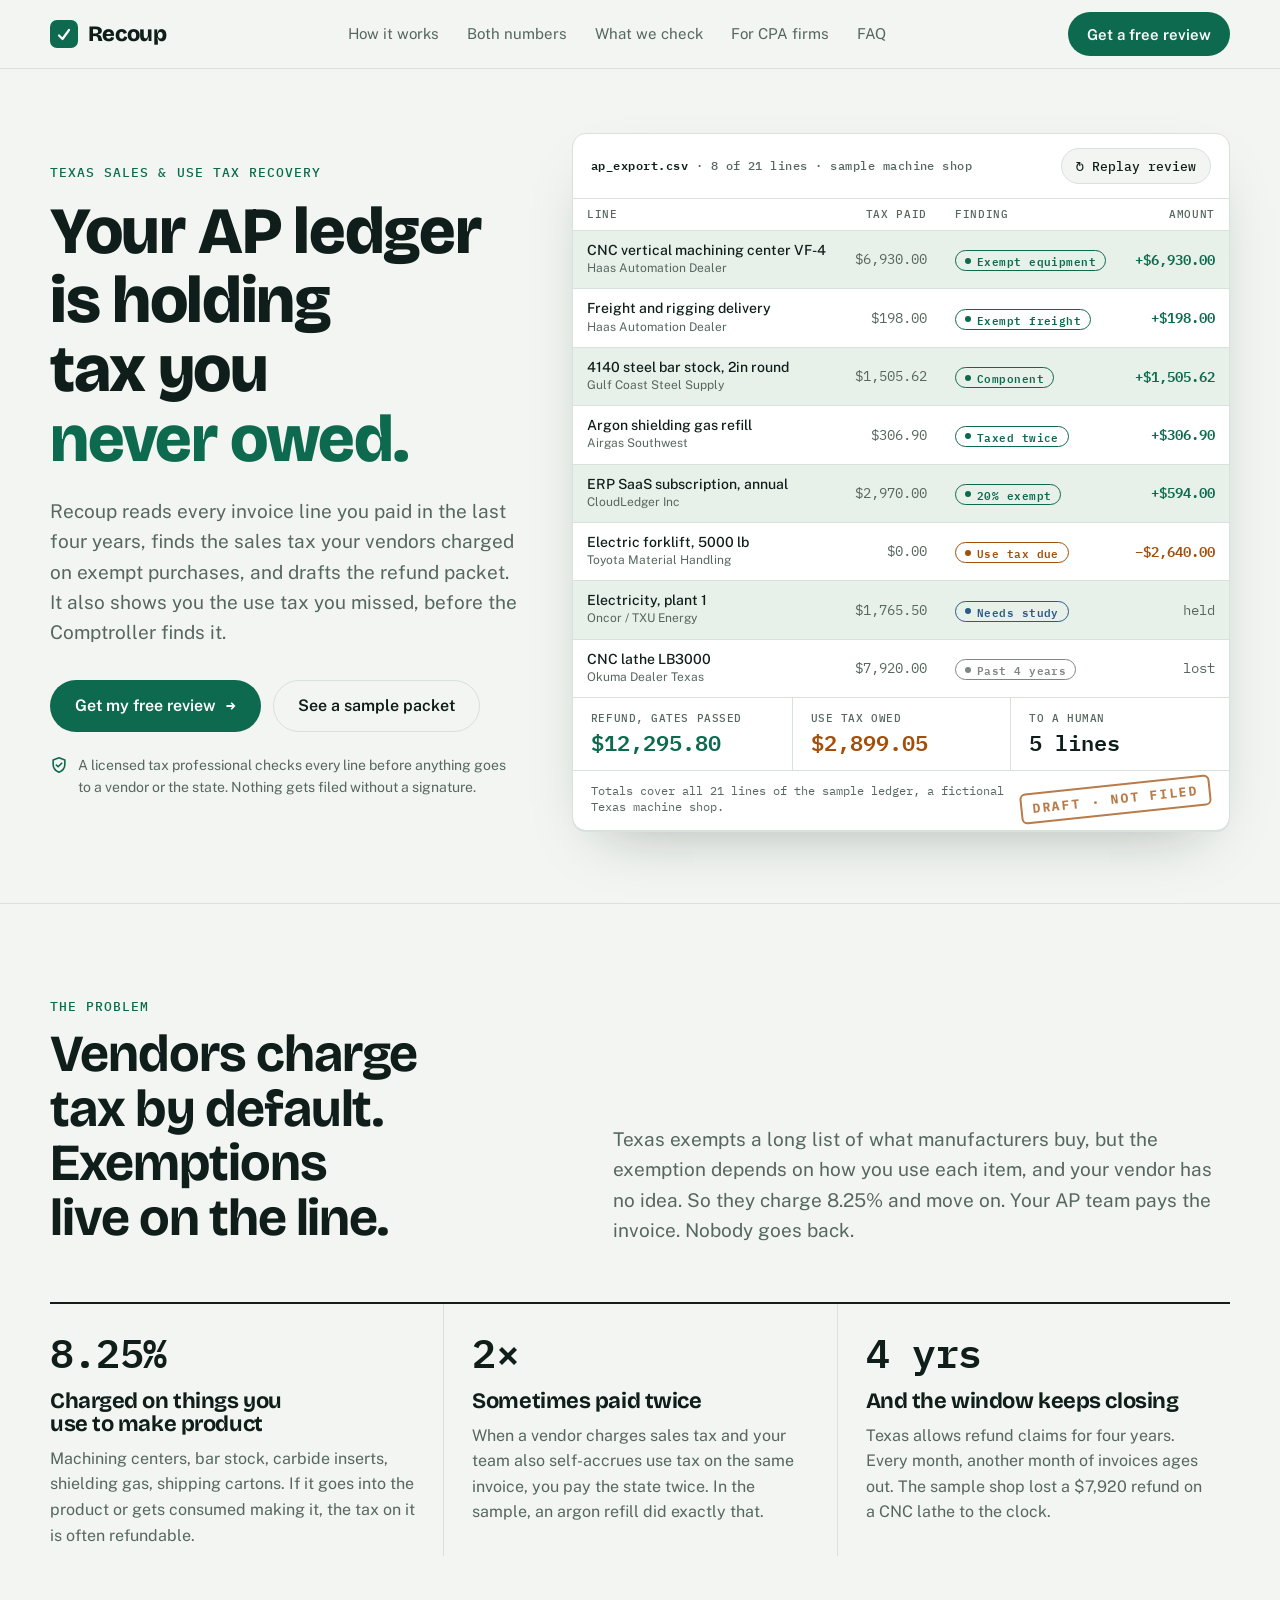
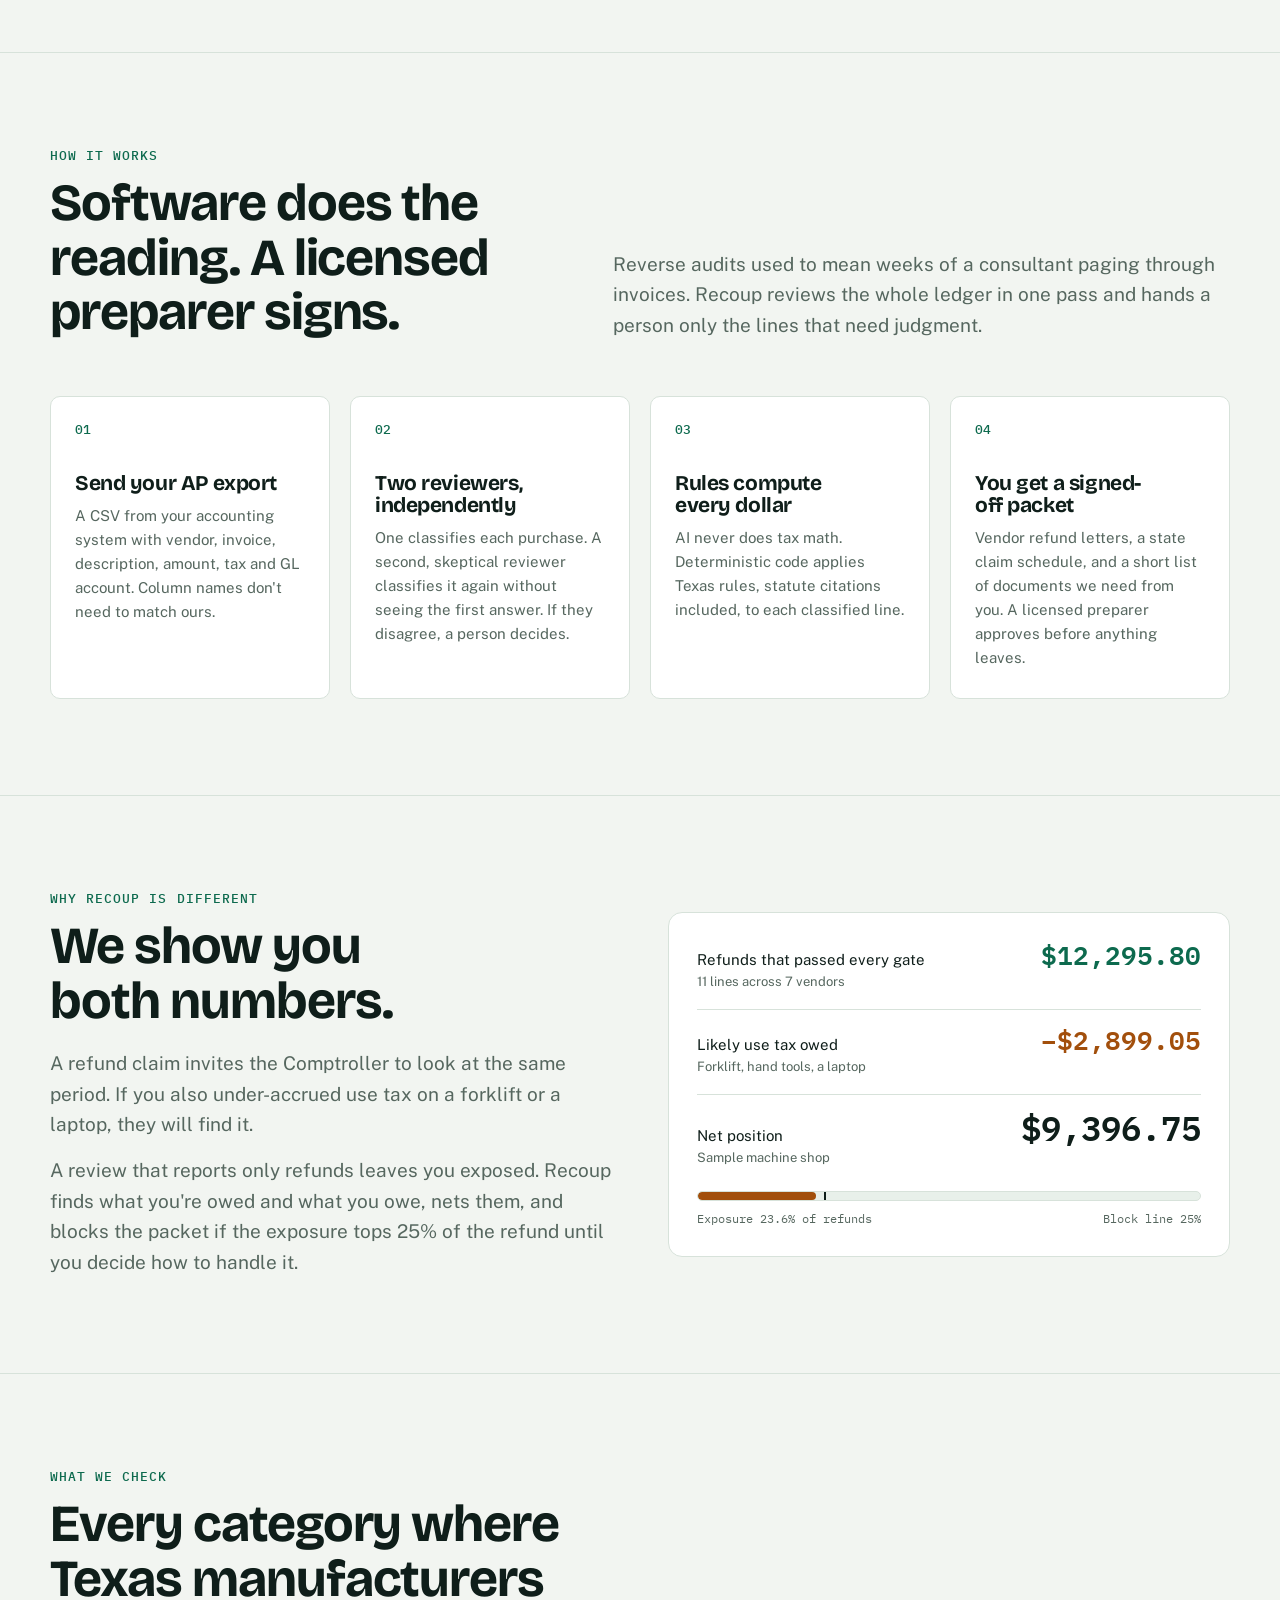
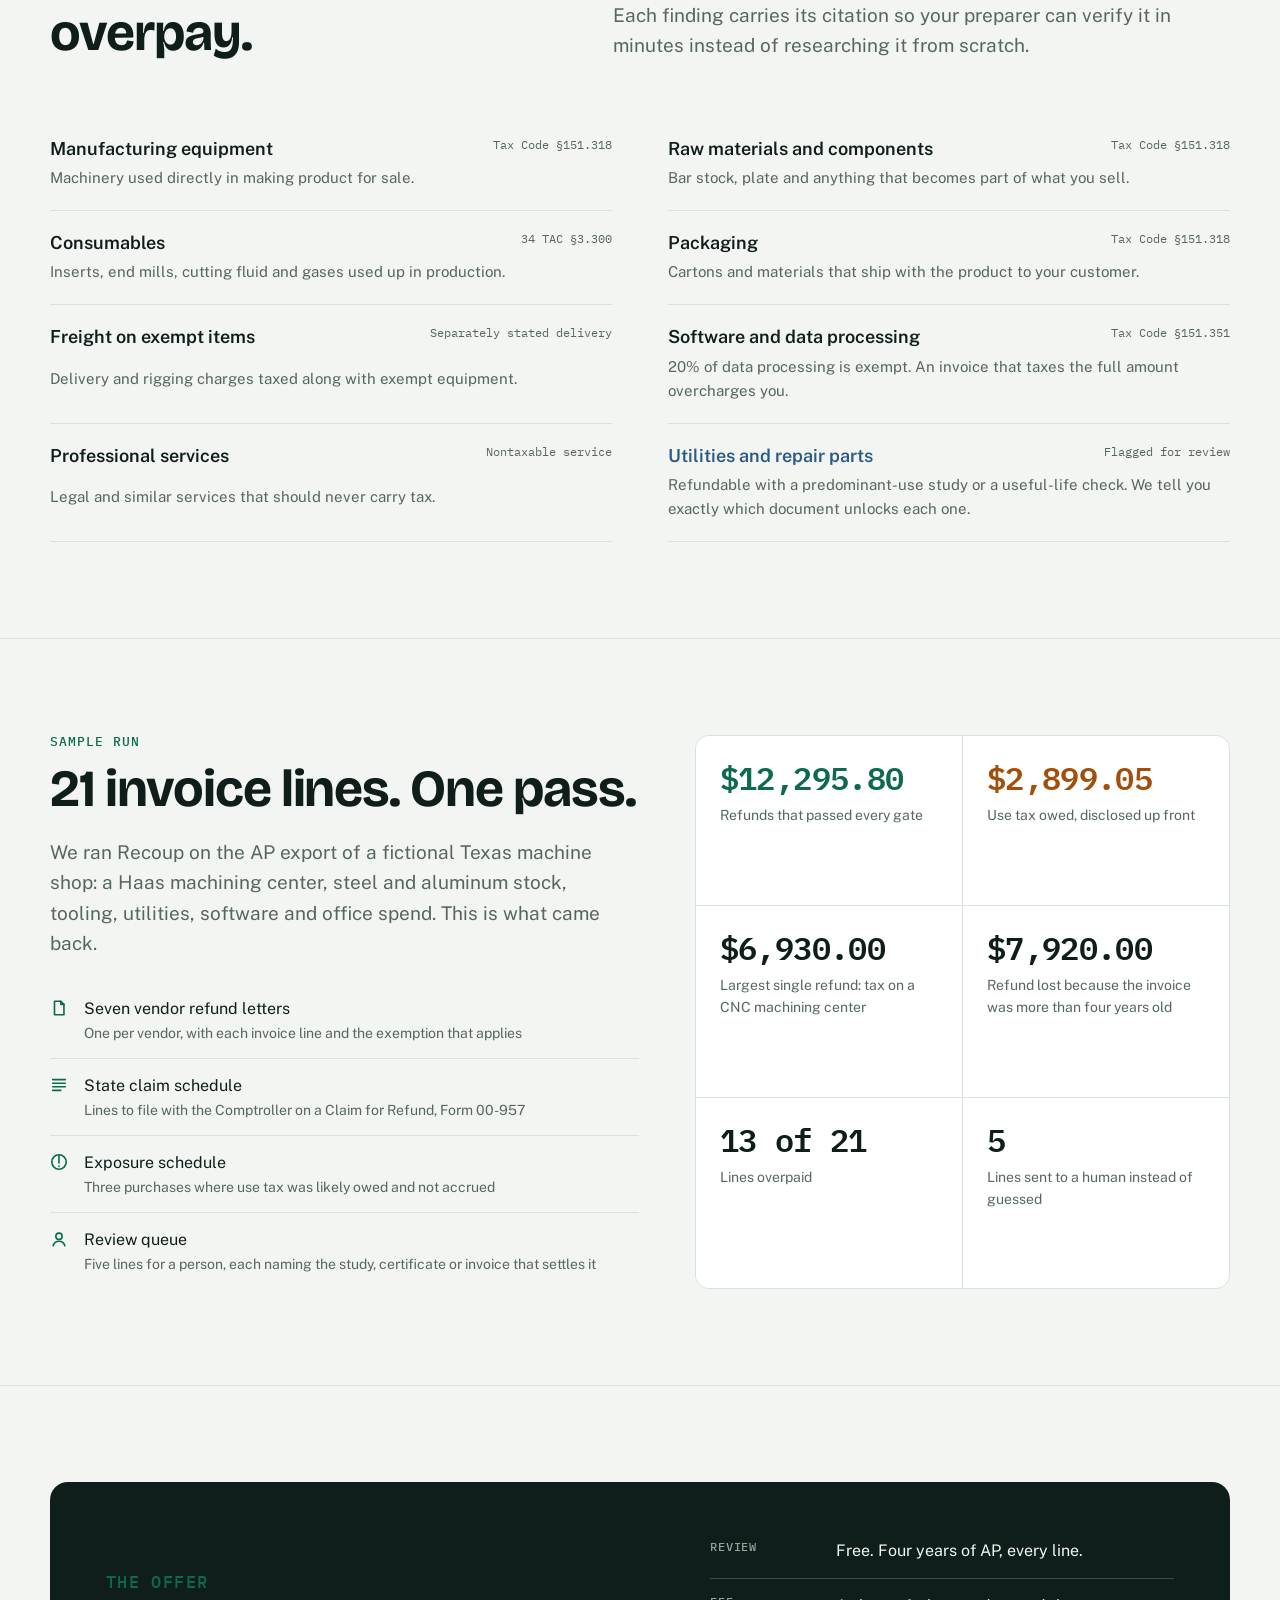
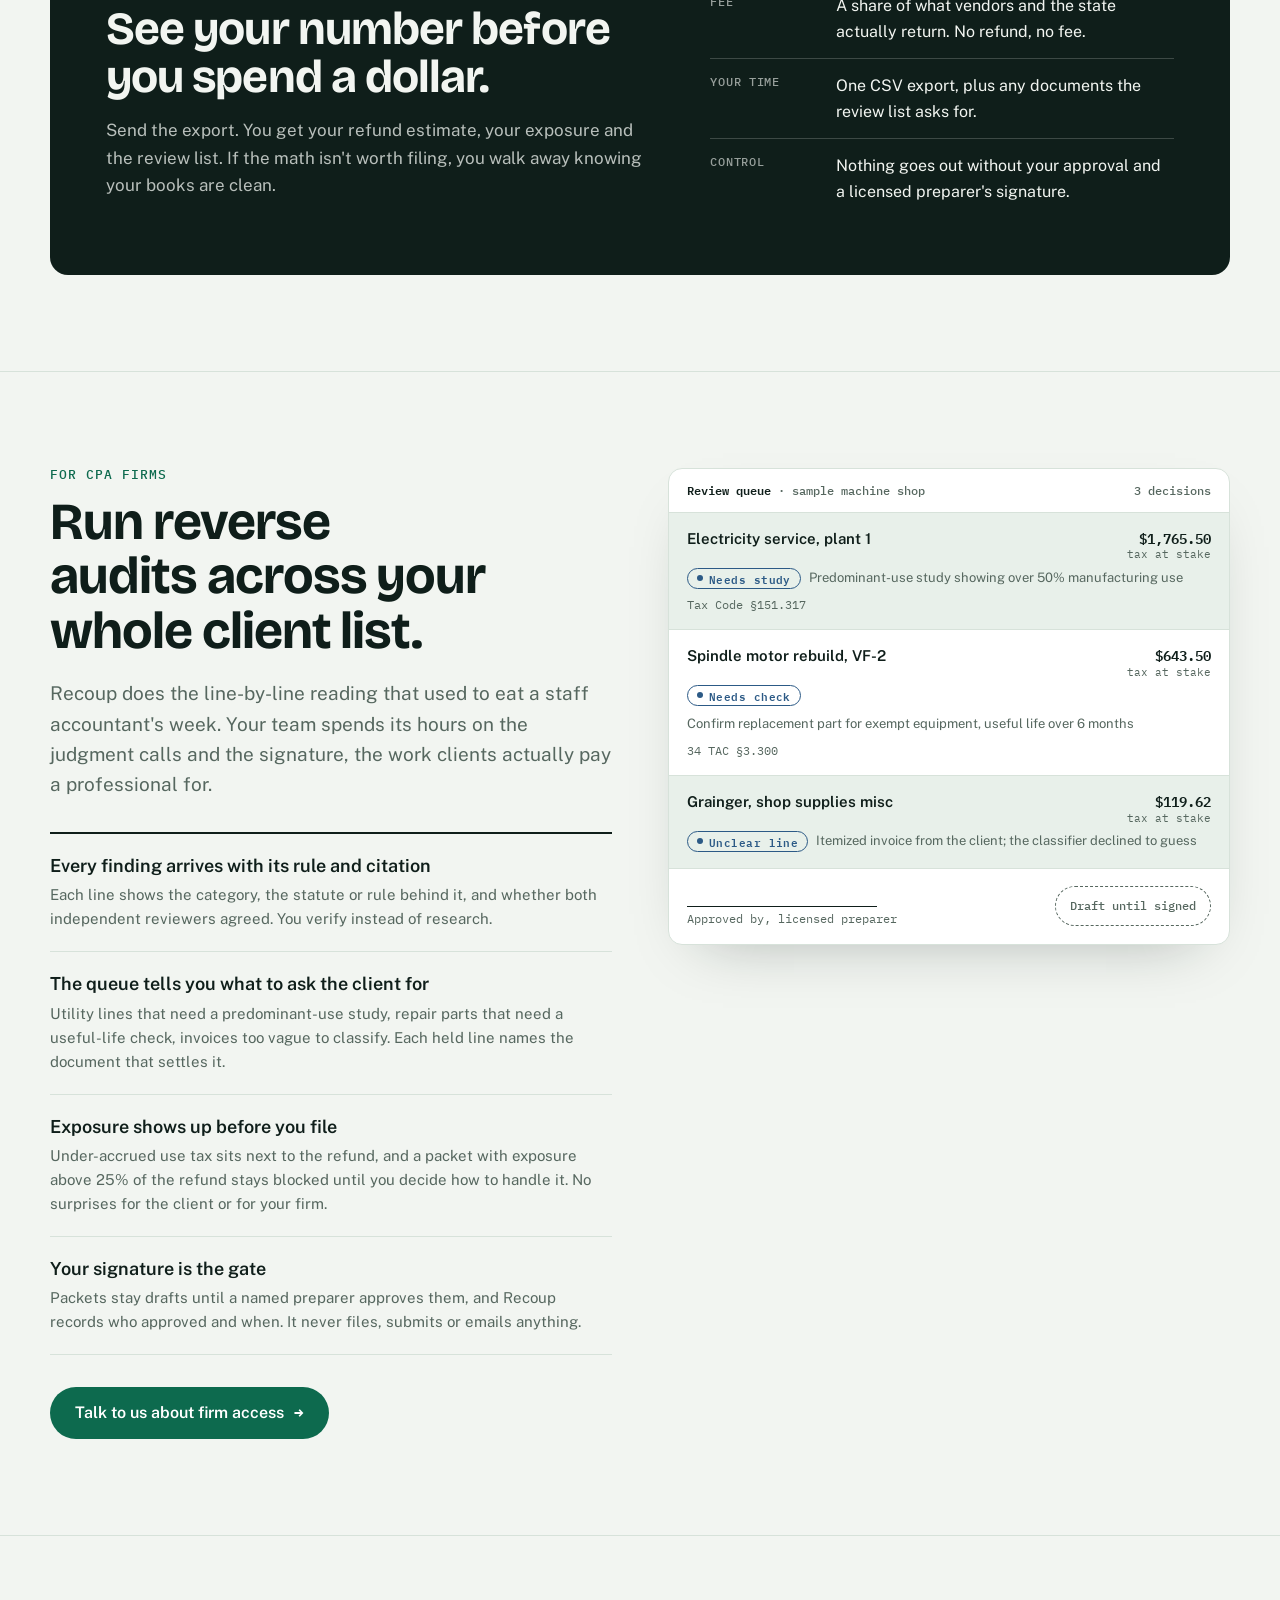
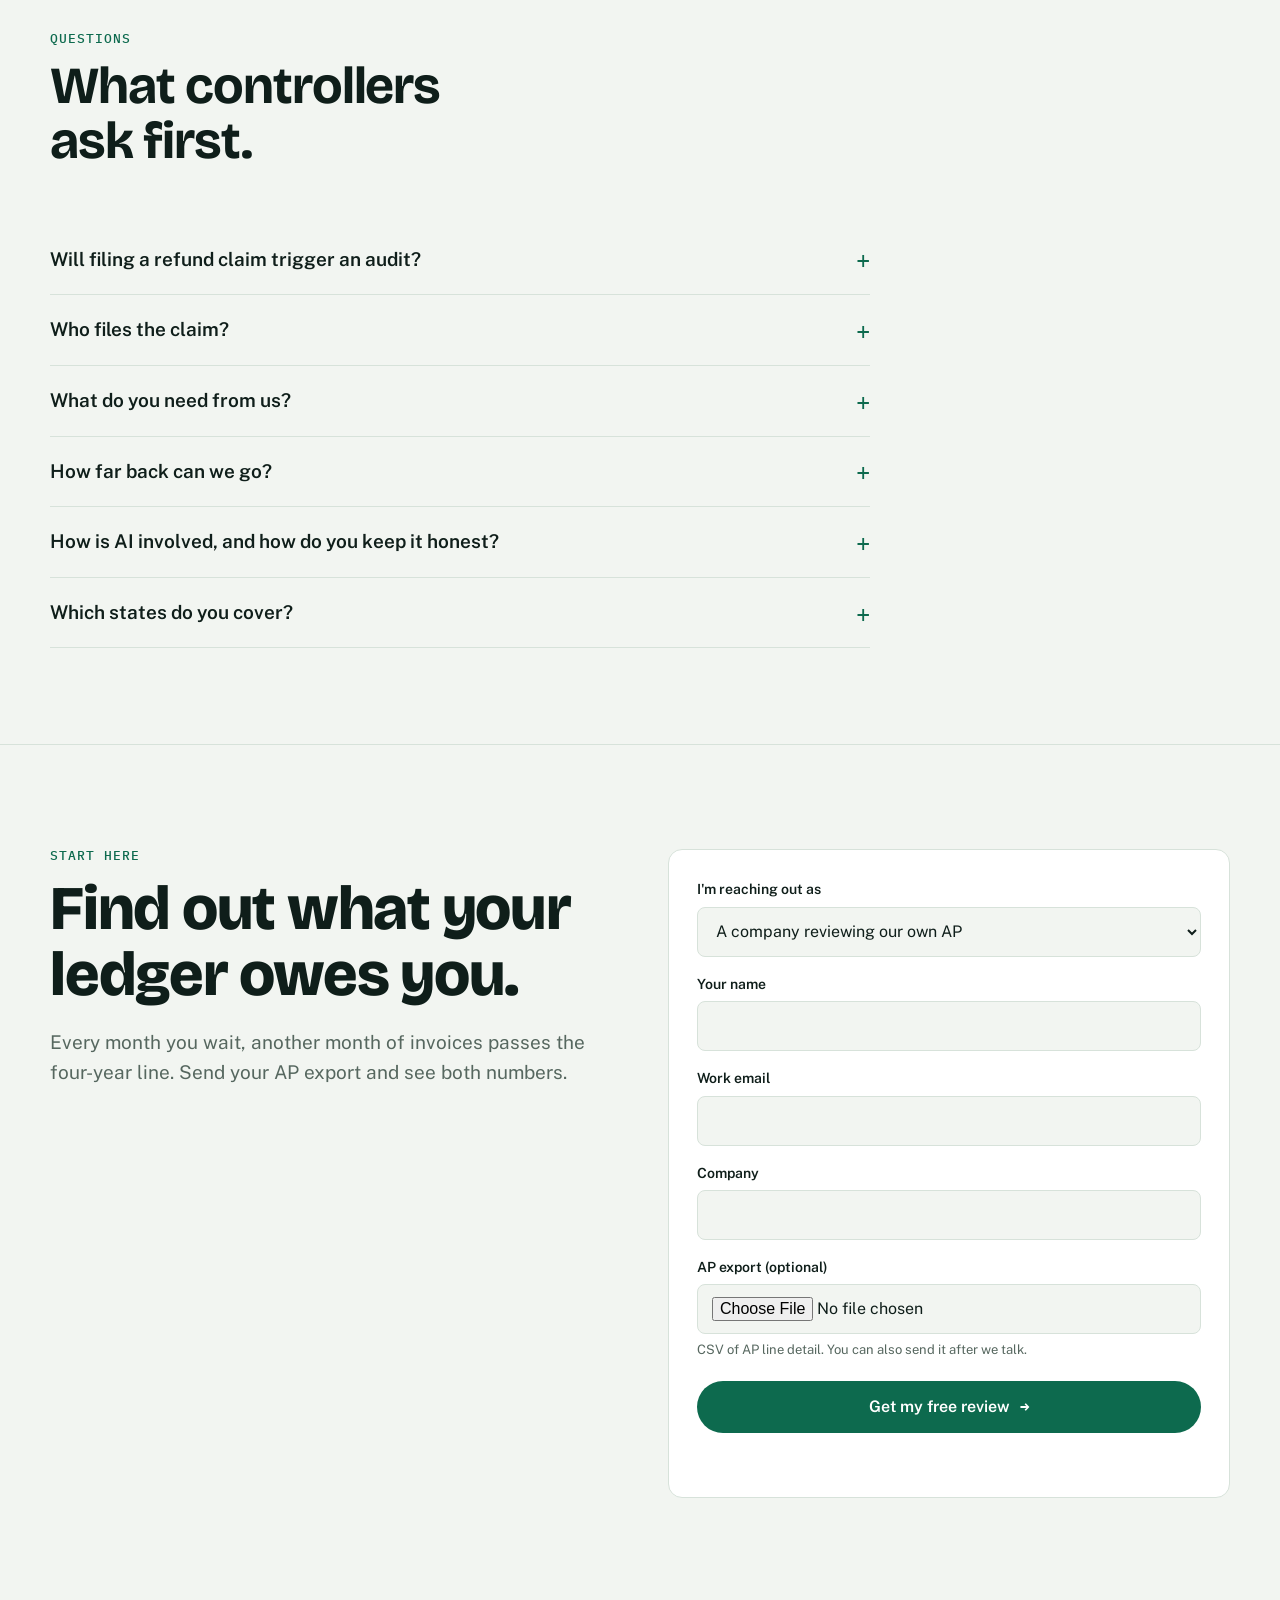
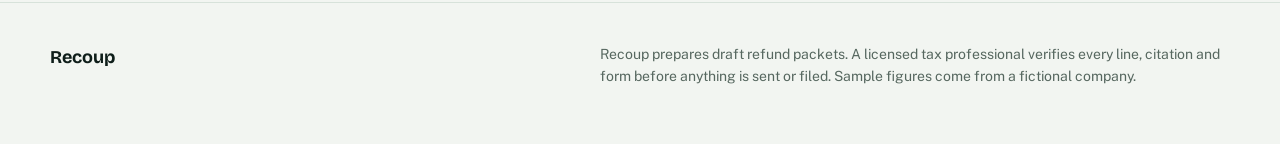
==== commit 2807e1f7: "Add CPA firm section and role-aware intake form Co-Authored-By: Claude Opus 5.5 <noreply@anthropic.c" ====
--- a/site/index.html
+++ b/site/index.html
@@ -208,6 +208,31 @@
 .term .k { font: 500 12px/1.5 var(--mono); letter-spacing: .06em; text-transform: uppercase; color: color-mix(in srgb, var(--paper) 60%, transparent); }
 .term .v { font-size: 16px; }
 
+/* CPA firms */
+.firms { display: grid; grid-template-columns: minmax(0, 1fr) minmax(0, 1fr); gap: 56px; align-items: start; }
+.firms h2 { font-size: clamp(32px, 4.2vw, 52px); font-weight: 700; margin: 14px 0 20px; }
+.firm-points { list-style: none; margin: 32px 0 0; padding: 0; display: grid; gap: 0; border-top: 2px solid var(--ink); }
+.firm-points li { padding: 20px 0; border-bottom: 1px solid var(--rule); }
+.firm-points h3 { font: 600 18px/1.3 var(--body); letter-spacing: 0; margin-bottom: 6px; }
+.firm-points p { font-size: 15px; color: var(--muted); }
+.firms .cta-row { margin-top: 32px; }
+.queue { background: var(--surface); border: 1px solid var(--rule); border-radius: 14px; overflow: hidden; box-shadow: 0 24px 60px -34px rgba(15, 30, 26, .35); }
+.queue-head { display: flex; justify-content: space-between; align-items: center; gap: 12px; padding: 14px 18px; border-bottom: 1px solid var(--rule); font: 500 12px/1.3 var(--mono); color: var(--muted); }
+.queue-head b { color: var(--ink); font-weight: 600; }
+.q-item { display: grid; grid-template-columns: minmax(0, 1fr) auto; gap: 6px 16px; padding: 16px 18px; border-bottom: 1px solid var(--rule); }
+.q-item:nth-child(even) { background: var(--bar); }
+.q-item .desc { font-weight: 600; font-size: 15px; line-height: 1.3; }
+.q-item .at { font: 600 14px/1.3 var(--mono); font-variant-numeric: tabular-nums; text-align: right; }
+.q-item .at small { display: block; font-weight: 400; font-size: 11px; color: var(--muted); }
+.q-item .need { grid-column: 1 / -1; display: flex; flex-wrap: wrap; gap: 8px; align-items: center; font-size: 13px; color: var(--muted); }
+.q-item .cite { font: 400 12px/1.4 var(--mono); }
+.queue-foot { display: flex; justify-content: space-between; align-items: center; gap: 12px; flex-wrap: wrap; padding: 16px 18px; }
+.sign { display: flex; flex-direction: column; gap: 4px; font: 400 12px/1.4 var(--mono); color: var(--muted); }
+.sign-line { width: 190px; border-bottom: 1.5px solid var(--ink); height: 22px; }
+.lock { display: inline-flex; align-items: center; gap: 8px; min-height: 40px; padding: 0 14px; border-radius: 999px; border: 1px dashed var(--muted); font: 500 12px/1 var(--mono); color: var(--muted); }
+.field select { width: 100%; min-height: 50px; padding: 0 14px; border: 1px solid var(--rule); border-radius: 8px; background: var(--paper); color: var(--ink); font: 400 16px var(--body); }
+.field select:focus { outline: 2px solid var(--accent); outline-offset: 1px; border-color: transparent; }
+
 /* FAQ */
 .faq { max-width: 820px; }
 .faq details { border-bottom: 1px solid var(--rule); }
@@ -245,7 +270,7 @@
 .mobile-cta { display: none; }
 
 @media (max-width: 1000px) {
-  .hero .wrap, .two, .proof, .offer, .final .wrap, .section-head { grid-template-columns: minmax(0, 1fr); gap: 36px; }
+  .hero .wrap, .two, .proof, .offer, .final .wrap, .section-head, .firms { grid-template-columns: minmax(0, 1fr); gap: 36px; }
   .steps { grid-template-columns: repeat(2, minmax(0, 1fr)); }
   .nav-links { display: none; }
   .offer { padding: 40px 32px; }
@@ -303,6 +328,7 @@
       <a href="#how">How it works</a>
       <a href="#exposure">Both numbers</a>
       <a href="#checks">What we check</a>
+      <a href="#firms">For CPA firms</a>
       <a href="#faq">FAQ</a>
     </nav>
     <a class="btn btn-primary" href="#start">Get a free review</a>
@@ -498,6 +524,47 @@
         <div class="term"><span class="k">Fee</span><span class="v">A share of what vendors and the state actually return. No refund, no fee.</span></div>
         <div class="term"><span class="k">Your time</span><span class="v">One CSV export, plus any documents the review list asks for.</span></div>
         <div class="term"><span class="k">Control</span><span class="v">Nothing goes out without your approval and a licensed preparer's signature.</span></div>
+      </div>
+    </div>
+  </div>
+</section>
+
+<section class="band" id="firms">
+  <div class="wrap firms">
+    <div>
+      <p class="eyebrow">For CPA firms</p>
+      <h2>Run reverse audits across your whole client list.</h2>
+      <p class="lede">Recoup does the line-by-line reading that used to eat a staff accountant's week. Your team spends its hours on the judgment calls and the signature, the work clients actually pay a professional for.</p>
+      <ul class="firm-points">
+        <li><h3>Every finding arrives with its rule and citation</h3><p>Each line shows the category, the statute or rule behind it, and whether both independent reviewers agreed. You verify instead of research.</p></li>
+        <li><h3>The queue tells you what to ask the client for</h3><p>Utility lines that need a predominant-use study, repair parts that need a useful-life check, invoices too vague to classify. Each held line names the document that settles it.</p></li>
+        <li><h3>Exposure shows up before you file</h3><p>Under-accrued use tax sits next to the refund, and a packet with exposure above 25% of the refund stays blocked until you decide how to handle it. No surprises for the client or for your firm.</p></li>
+        <li><h3>Your signature is the gate</h3><p>Packets stay drafts until a named preparer approves them, and Recoup records who approved and when. It never files, submits or emails anything.</p></li>
+      </ul>
+      <div class="cta-row">
+        <a class="btn btn-primary" href="#start" data-role="firm">Talk to us about firm access <span class="arrow" aria-hidden="true">&rarr;</span></a>
+      </div>
+    </div>
+    <div class="queue" aria-label="Sample preparer review queue">
+      <div class="queue-head"><span><b>Review queue</b> &middot; sample machine shop</span><span>3 decisions</span></div>
+      <div class="q-item">
+        <div class="desc">Electricity service, plant 1</div>
+        <div class="at">$1,765.50<small>tax at stake</small></div>
+        <div class="need"><span class="chip review">Needs study</span><span>Predominant-use study showing over 50% manufacturing use</span><span class="cite">Tax Code &sect;151.317</span></div>
+      </div>
+      <div class="q-item">
+        <div class="desc">Spindle motor rebuild, VF-2</div>
+        <div class="at">$643.50<small>tax at stake</small></div>
+        <div class="need"><span class="chip review">Needs check</span><span>Confirm replacement part for exempt equipment, useful life over 6 months</span><span class="cite">34 TAC &sect;3.300</span></div>
+      </div>
+      <div class="q-item">
+        <div class="desc">Grainger, shop supplies misc</div>
+        <div class="at">$119.62<small>tax at stake</small></div>
+        <div class="need"><span class="chip review">Unclear line</span><span>Itemized invoice from the client; the classifier declined to guess</span></div>
+      </div>
+      <div class="queue-foot">
+        <div class="sign"><span class="sign-line" aria-hidden="true"></span><span>Approved by, licensed preparer</span></div>
+        <span class="lock">Draft until signed</span>
       </div>
     </div>
   </div>
@@ -549,6 +616,13 @@
     </div>
     <form class="intake" id="intake" data-endpoint="" novalidate>
       <div class="field">
+        <label for="f-role">I'm reaching out as</label>
+        <select id="f-role" name="role">
+          <option value="company">A company reviewing our own AP</option>
+          <option value="firm">A CPA or tax firm</option>
+        </select>
+      </div>
+      <div class="field">
         <label for="f-name">Your name</label>
         <input id="f-name" name="name" type="text" autocomplete="name" required>
       </div>
@@ -639,6 +713,19 @@
   });
 
   var form = document.getElementById("intake");
+  var role = document.getElementById("f-role");
+  var fileLabel = document.querySelector('label[for="f-file"]');
+  var submitBtn = form.querySelector('button[type="submit"]');
+  function syncRole() {
+    var firm = role.value === "firm";
+    document.querySelector('label[for="f-company"]').textContent = firm ? "Firm" : "Company";
+    fileLabel.textContent = firm ? "A client's AP export (optional)" : "AP export (optional)";
+    submitBtn.firstChild.textContent = firm ? "Request firm access " : "Get my free review ";
+  }
+  role.addEventListener("change", syncRole);
+  document.querySelectorAll('a[data-role="firm"]').forEach(function (a) {
+    a.addEventListener("click", function () { role.value = "firm"; syncRole(); });
+  });
   var msg = document.getElementById("form-msg");
   form.addEventListener("submit", function (e) {
     e.preventDefault();
